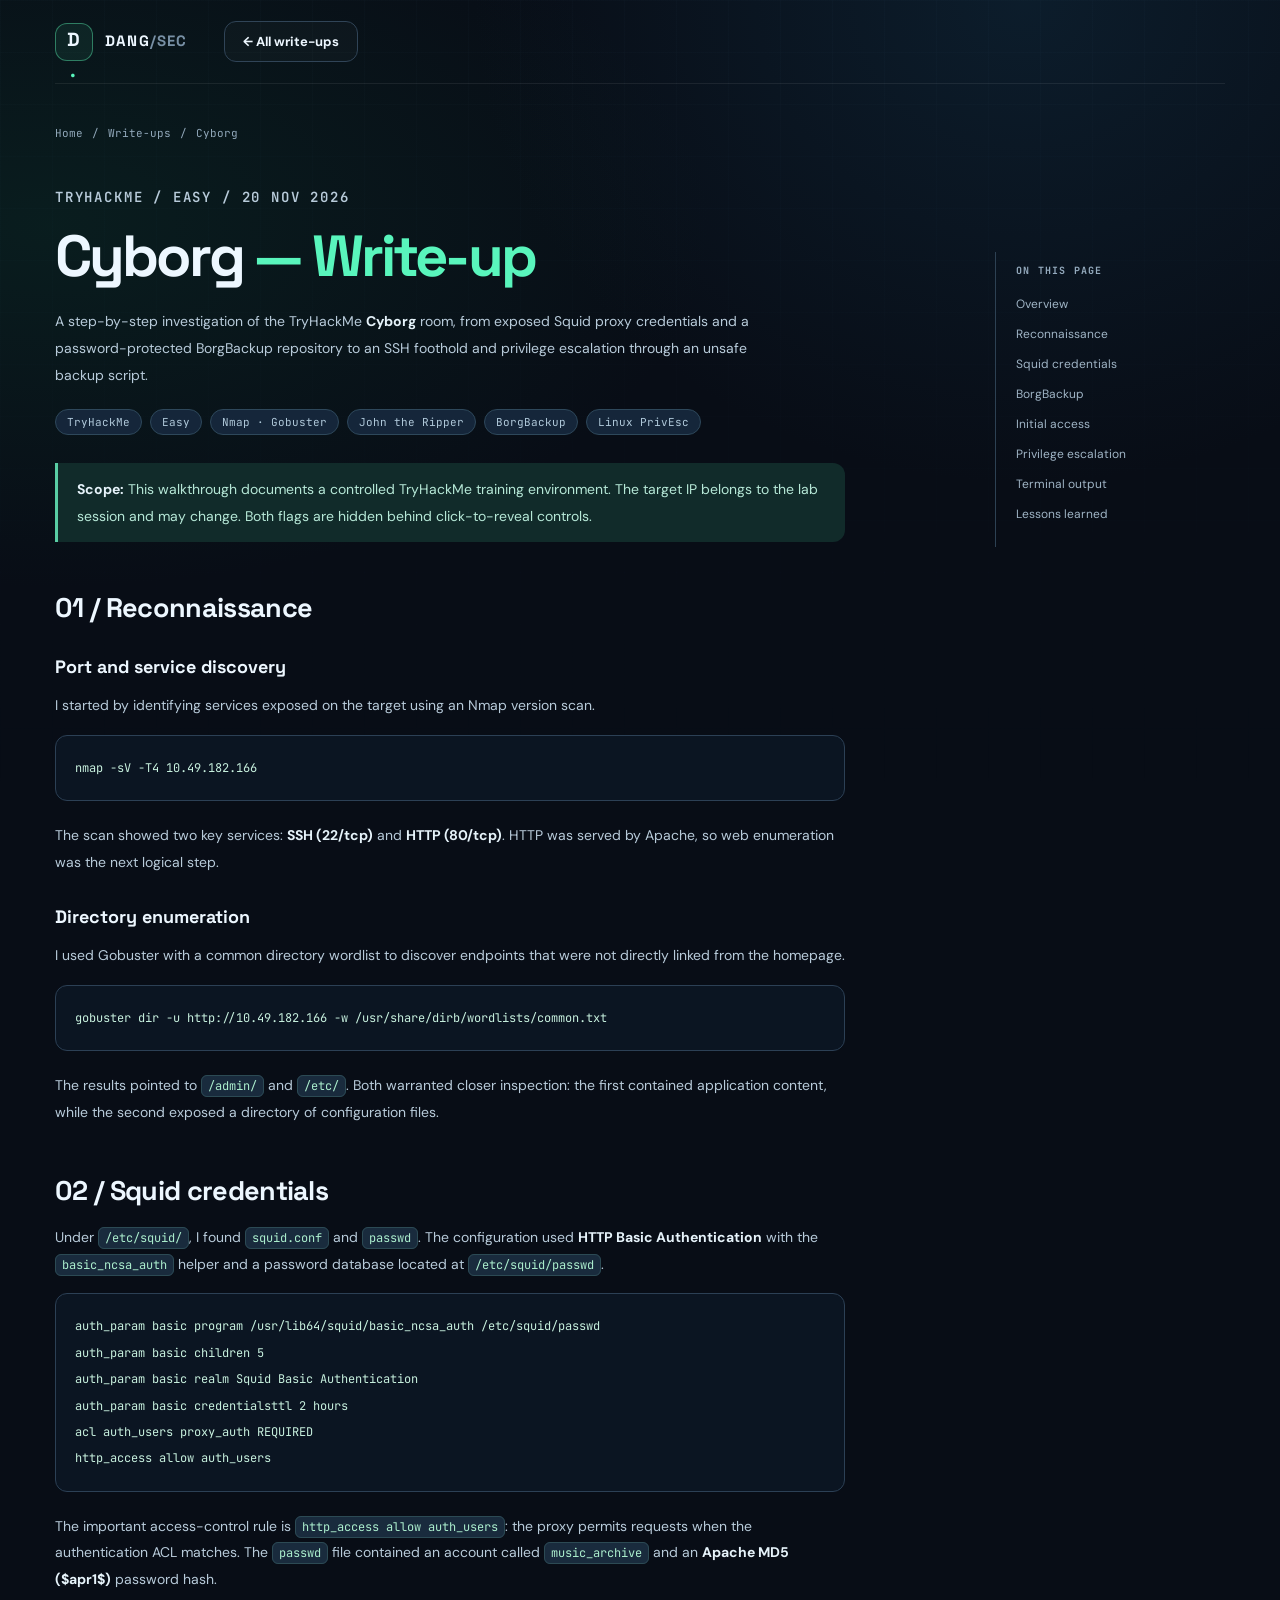
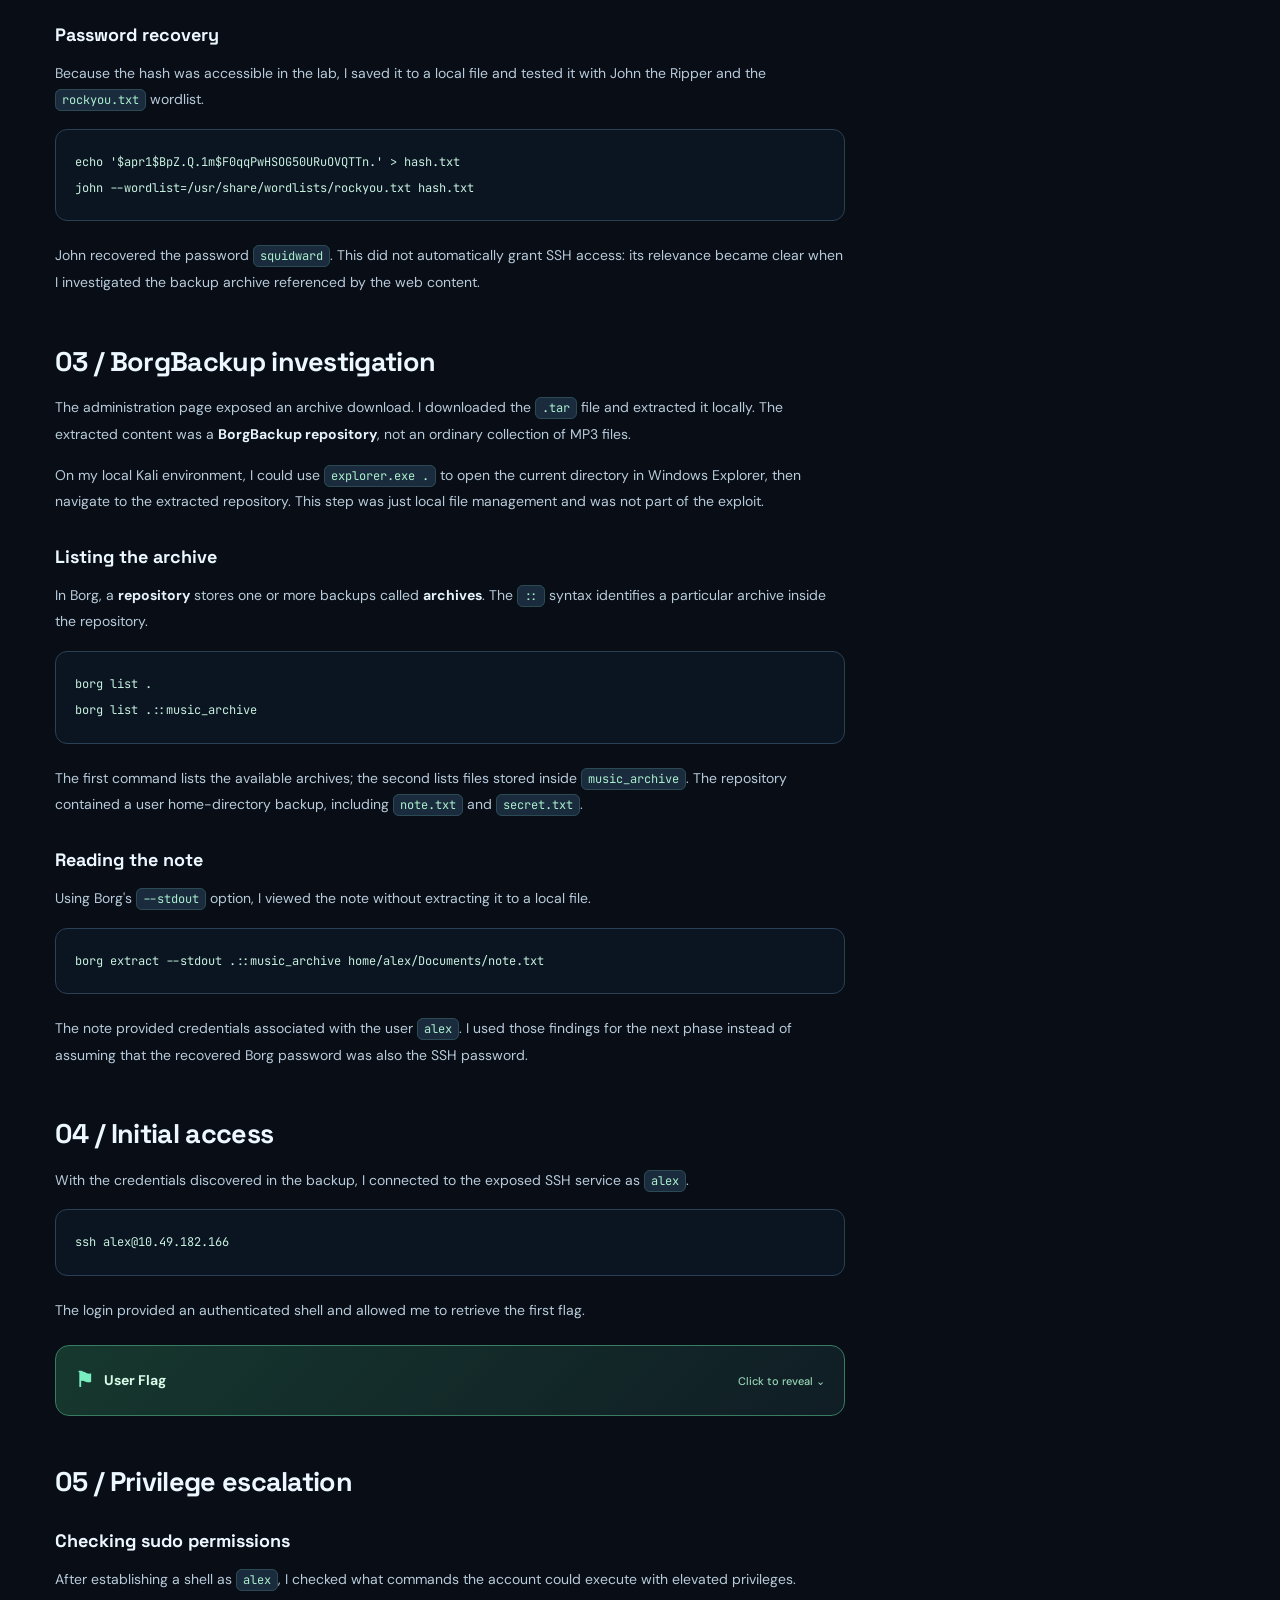
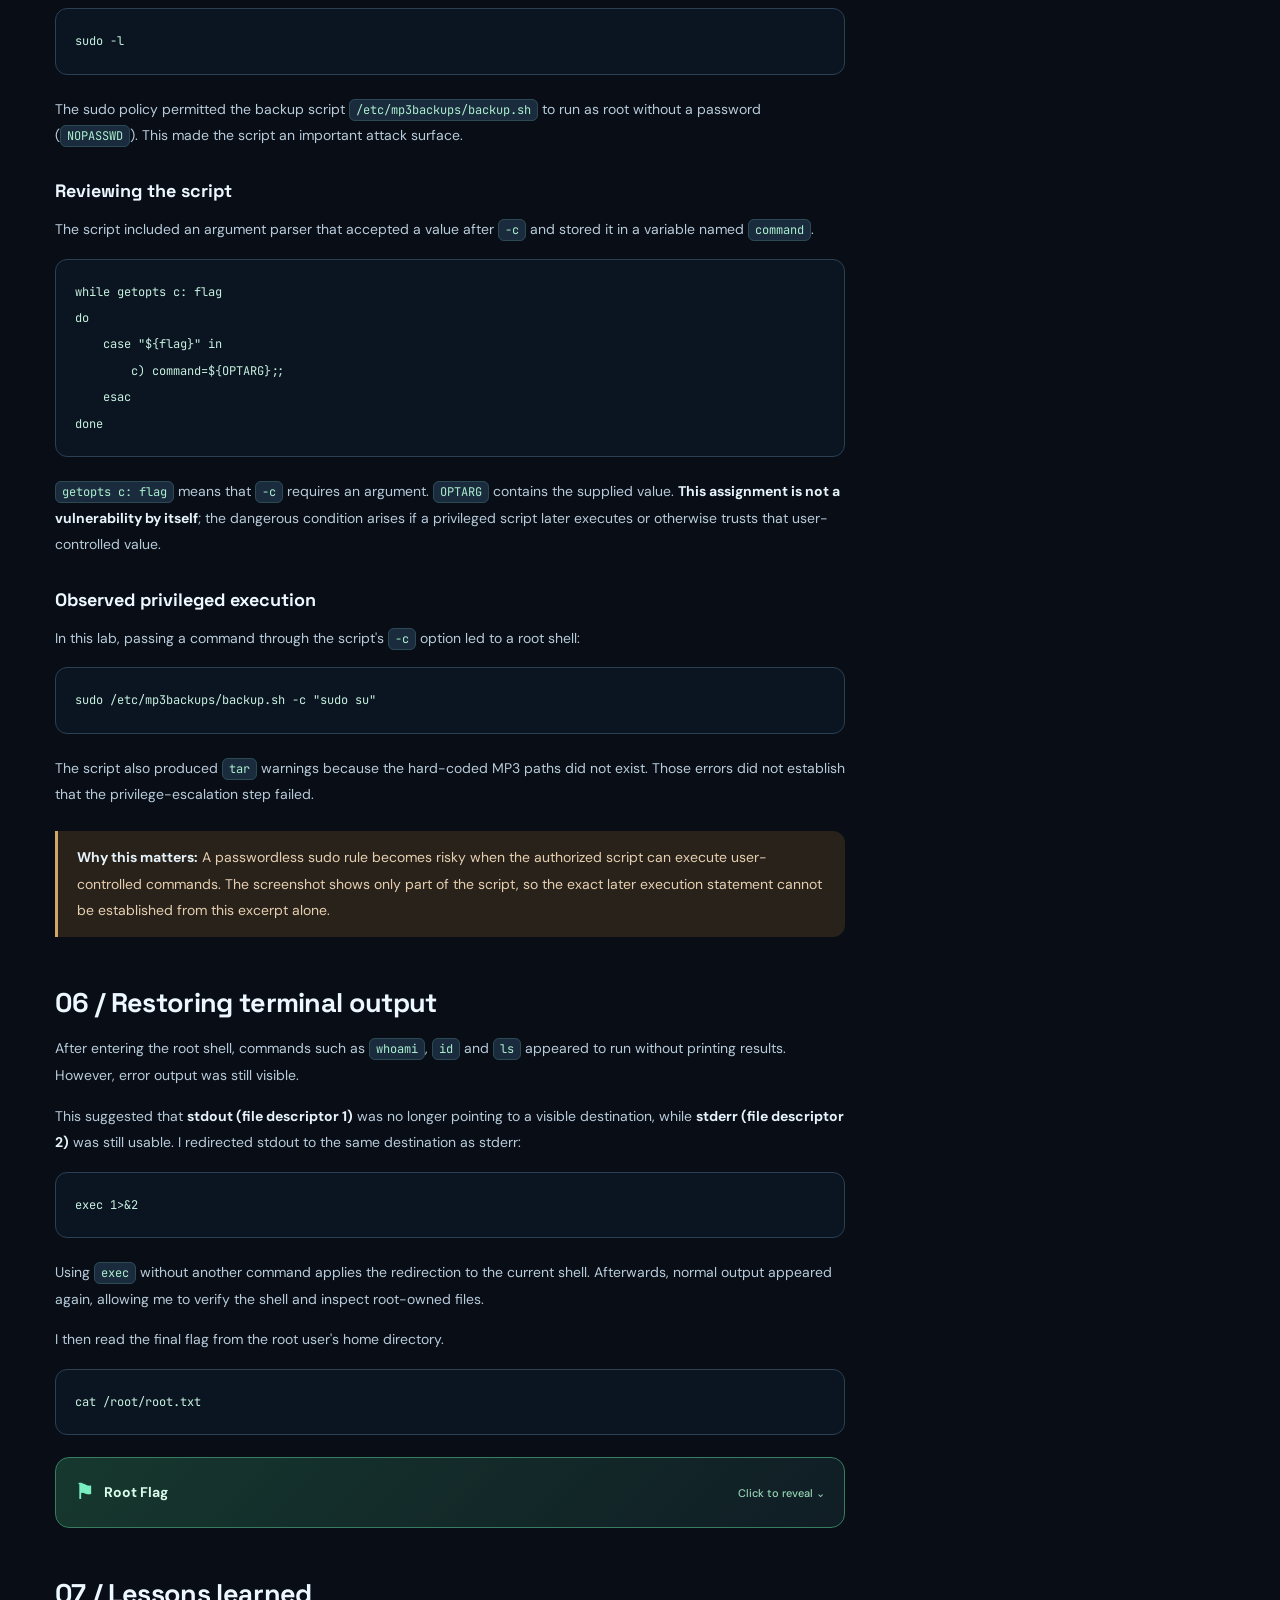
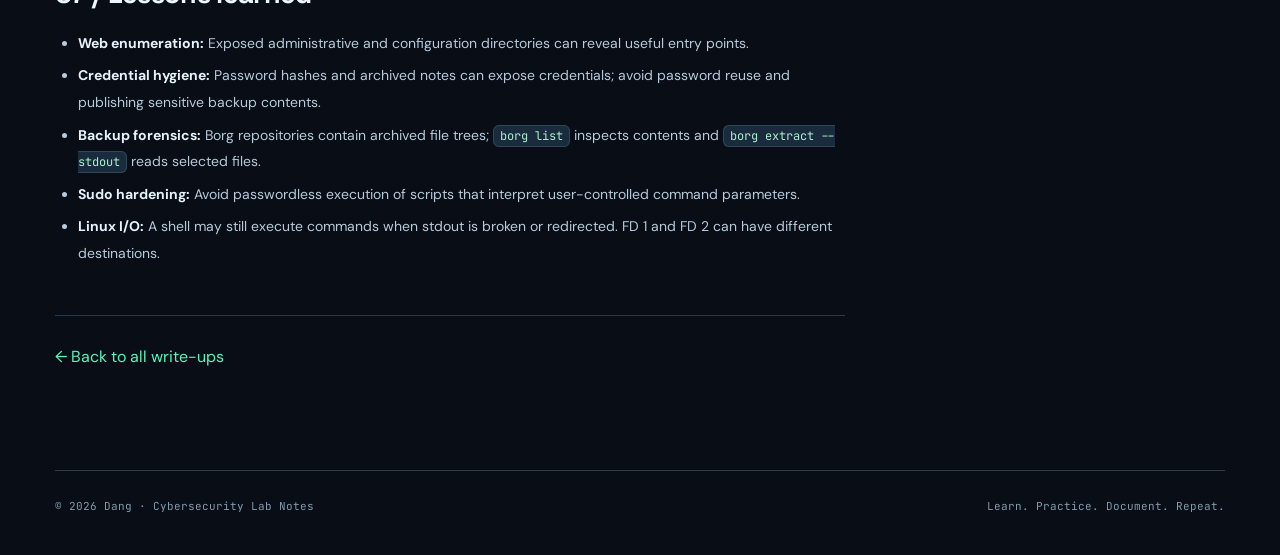
==== writeups/cyborg.html @ ce122125 "Publish polished Cyborg write-up with collapsible flags and screenshot references" ====
<!doctype html>
<html lang="en"><head><meta charset="utf-8"><meta name="viewport" content="width=device-width, initial-scale=1">
<meta name="description" content="TryHackMe Cyborg write-up by Dang: Squid credentials, John the Ripper, BorgBackup and Linux privilege escalation.">
<meta name="theme-color" content="#080d16"><title>TryHackMe Cyborg Write-up | DANG / SEC</title>
<link rel="stylesheet" href="../assets/style.css?v=cyborg-20261120"><style>
:root{color-scheme:dark}
.article-layout{display:grid;grid-template-columns:minmax(0,790px) minmax(0,230px);justify-content:space-between;gap:55px;align-items:start;margin:30px auto 100px}
.article-main{min-width:0}
.breadcrumb{display:flex;gap:9px;align-items:center;flex-wrap:wrap;color:#91a8ba;font:11px 'JetBrains Mono',monospace;margin:42px 0 28px}
.breadcrumb a:hover{color:var(--mint)}
.article-main h1{font:700 clamp(37px,5vw,58px)/1.1 'Space Grotesk',sans-serif;letter-spacing:-.05em;margin:14px 0 20px}
.article-lede{color:#b3c6d7;font-size:16px;line-height:1.9;max-width:730px}
.article-meta{display:flex;flex-wrap:wrap;gap:8px;margin:21px 0 28px}
.article-meta span{background:#15263a;border:1px solid #2e485b;border-radius:99px;padding:5px 11px;font:11px 'JetBrains Mono',monospace;color:#b0c9da}
.article-divider{height:1px;background:#29384c;margin:32px 0 39px}
.article-main h2{font:700 27px/1.25 'Space Grotesk',sans-serif;letter-spacing:-.025em;margin:49px 0 16px;scroll-margin-top:28px}
.article-main h3{font:700 18px 'Space Grotesk',sans-serif;margin:30px 0 11px;scroll-margin-top:24px}
.article-main p,.article-main li{color:#b8cbda;font-size:14px;line-height:1.9}
.article-main strong{color:#e6f3fa}
.article-main a:not(.evidence a){text-decoration:none}
.article-main a:not(.evidence a):hover{color:var(--mint)}
.article-main ul,.article-main ol{padding-left:23px}
.article-main li{padding:3px 0}
.article-main :not(pre)>code{font:12px 'JetBrains Mono',monospace;background:#192b3d;color:#acefce;border:1px solid #2c4a54;padding:2px 6px;border-radius:6px;overflow-wrap:anywhere}
.article-main pre{background:#0b1522;border:1px solid #2c4055;border-radius:12px;color:#c7f0de;padding:19px;overflow:auto;margin:16px 0 21px;line-height:1.65}
.article-main pre code{font:12px/1.85 'JetBrains Mono',monospace;white-space:pre}
.article-main .callout{border-left:3px solid #59cda4;background:#112b2a;border-radius:0 12px 12px 0;padding:13px 19px;margin:23px 0;color:#b6e8d7;font-size:13px;line-height:1.8}
.article-main .callout.warning{background:#29221b;border-left-color:#d2a66a;color:#e5cfb0}
.article-main .callout p{margin:0;color:inherit}
.article-main .evidence{margin:21px 0 32px;border:1px solid #2d4257;border-radius:14px;overflow:hidden;background:#0d1725}
.article-main .evidence.missing{display:none}
.article-main .evidence a{display:block;background:#09121d}
.article-main .evidence img{width:100%;height:auto;display:block;max-height:480px;object-fit:contain}
.article-main .evidence figcaption{font:11px/1.6 'DM Sans',sans-serif;color:#91a8be;padding:11px 15px;background:#142233;border-top:1px solid #253a4b}
.flag-box{border:1px solid #387d62;border-radius:14px;background:linear-gradient(135deg,#16382e,#101d25);margin:22px 0 32px;overflow:hidden}
.flag-box summary{display:flex;justify-content:space-between;gap:18px;align-items:center;list-style:none;padding:17px 19px;cursor:pointer;color:#d9fbe9;font-size:14px;font-weight:700}
.flag-box summary::-webkit-details-marker{display:none}
.flag-box summary:focus-visible{outline:2px solid #5edfb0;outline-offset:-3px}
.flag-title{display:inline-flex;align-items:center;gap:10px}
.flag-icon{color:#79eec0;font-size:21px}
.flag-action{color:#95d5b4;font-size:11px;font-weight:500}
.flag-box[open] .flag-action{font-size:0}
.flag-box[open] .flag-action:after{content:'Hide flag ↑';font-size:11px}
.flag-secret{padding:15px 19px 19px;border-top:1px solid #2b634d}
.flag-secret code{display:block;background:#091a16!important;color:#a9f9c9!important;border:1px solid #35634d!important;font:12px/1.75 'JetBrains Mono',monospace!important;padding:12px!important;overflow-wrap:anywhere;white-space:normal}
.flag-secret p{font-size:11px;color:#9bb9aa;margin:9px 0 0}
.toc{position:sticky;top:40px;border-left:1px solid #2d4153;padding:12px 0 12px 20px;margin-top:82px}
.toc h2{color:#94aabd;font:700 10px 'JetBrains Mono',monospace;letter-spacing:.12em;margin:0 0 18px}
.toc a{display:block;color:#9fb4c5;font-size:12px;line-height:1.5;margin:12px 0;transition:color .15s}
.toc a:hover{color:var(--mint)}
.article-end{border-top:1px solid #273b4c;margin:45px 0 0;padding-top:28px}
.article-end a{color:var(--mint)}
@media(max-width:930px){.article-layout{grid-template-columns:1fr;gap:0}.toc{display:none}.breadcrumb{margin-top:25px}}
@media(max-width:550px){.article-layout{margin-top:10px}.article-main h2{font-size:24px}.article-main pre{padding:13px}.flag-box summary{padding:13px}.flag-action{max-width:100px;text-align:right}}
</style></head>
<body><div class="ambient" aria-hidden="true"></div><header class="nav wrap"><a class="brand" href="../index.html#home"><span class="brandmark">D<span class="mint">.</span></span><span>DANG<span class="muted">/SEC</span></span></a><a class="github" href="../index.html#writeups">← All write-ups</a></header>
<div class="wrap"><div class="breadcrumb"><a href="../index.html#home">Home</a><span>/</span><a href="../index.html#writeups">Write-ups</a><span>/</span><span>Cyborg</span></div>
<main class="article-layout"><article class="article-main"><section id="overview"><p class="kicker">TRYHACKME / EASY / 20 NOV 2026</p><h1>Cyborg <span class="mint">— Write-up</span></h1><p class="article-lede">A step-by-step investigation of the TryHackMe <strong>Cyborg</strong> room, from exposed Squid proxy credentials and a password-protected BorgBackup repository to an SSH foothold and privilege escalation through an unsafe backup script.</p><div class="article-meta"><span>TryHackMe</span><span>Easy</span><span>Nmap · Gobuster</span><span>John the Ripper</span><span>BorgBackup</span><span>Linux PrivEsc</span></div><div class="callout"><p><strong>Scope:</strong> This walkthrough documents a controlled TryHackMe training environment. The target IP belongs to the lab session and may change. Both flags are hidden behind click-to-reveal controls.</p></div></section>
<section id="recon"><h2>01 / Reconnaissance</h2><h3>Port and service discovery</h3><p>I started by identifying services exposed on the target using an Nmap version scan.</p><pre><code>nmap -sV -T4 10.49.182.166</code></pre><p>The scan showed two key services: <strong>SSH (22/tcp)</strong> and <strong>HTTP (80/tcp)</strong>. HTTP was served by Apache, so web enumeration was the next logical step.</p><figure class="evidence"><a href="../assets/writeups/cyborg/01-nmap-scan.png" target="_blank" rel="noopener" aria-label="Open screenshot: Nmap scan results showing ports 22 and 80 open."><img loading="lazy" src="../assets/writeups/cyborg/01-nmap-scan.png" alt="Nmap scan results showing ports 22 and 80 open." onerror="this.closest('figure').classList.add('missing')"></a><figcaption>Nmap service enumeration: SSH and HTTP are accessible.</figcaption></figure><h3>Directory enumeration</h3><p>I used Gobuster with a common directory wordlist to discover endpoints that were not directly linked from the homepage.</p><pre><code>gobuster dir -u http://10.49.182.166 -w /usr/share/dirb/wordlists/common.txt</code></pre><p>The results pointed to <code>/admin/</code> and <code>/etc/</code>. Both warranted closer inspection: the first contained application content, while the second exposed a directory of configuration files.</p><figure class="evidence"><a href="../assets/writeups/cyborg/02-gobuster-enumeration.png" target="_blank" rel="noopener" aria-label="Open screenshot: Gobuster directory scan showing admin and etc endpoints."><img loading="lazy" src="../assets/writeups/cyborg/02-gobuster-enumeration.png" alt="Gobuster directory scan showing admin and etc endpoints." onerror="this.closest('figure').classList.add('missing')"></a><figcaption>Gobuster findings including /admin/ and /etc/.</figcaption></figure> <figure class="evidence"><a href="../assets/writeups/cyborg/03-admin-shoutbox.png" target="_blank" rel="noopener" aria-label="Open screenshot: Cyborg room administration shoutbox page."><img loading="lazy" src="../assets/writeups/cyborg/03-admin-shoutbox.png" alt="Cyborg room administration shoutbox page." onerror="this.closest('figure').classList.add('missing')"></a><figcaption>The administrative shoutbox provided background clues about archived data.</figcaption></figure> <figure class="evidence"><a href="../assets/writeups/cyborg/04-squid-directory.png" target="_blank" rel="noopener" aria-label="Open screenshot: Apache directory index of Squid configuration directory."><img loading="lazy" src="../assets/writeups/cyborg/04-squid-directory.png" alt="Apache directory index of Squid configuration directory." onerror="this.closest('figure').classList.add('missing')"></a><figcaption>Directory listing under /etc/squid exposed passwd and squid.conf.</figcaption></figure></section>
<section id="credentials"><h2>02 / Squid credentials</h2><p>Under <code>/etc/squid/</code>, I found <code>squid.conf</code> and <code>passwd</code>. The configuration used <strong>HTTP Basic Authentication</strong> with the <code>basic_ncsa_auth</code> helper and a password database located at <code>/etc/squid/passwd</code>.</p><pre><code>auth_param basic program /usr/lib64/squid/basic_ncsa_auth /etc/squid/passwd
auth_param basic children 5
auth_param basic realm Squid Basic Authentication
auth_param basic credentialsttl 2 hours
acl auth_users proxy_auth REQUIRED
http_access allow auth_users</code></pre><p>The important access-control rule is <code>http_access allow auth_users</code>: the proxy permits requests when the authentication ACL matches. The <code>passwd</code> file contained an account called <code>music_archive</code> and an <strong>Apache MD5 ($apr1$)</strong> password hash.</p><figure class="evidence"><a href="../assets/writeups/cyborg/05-squid-configuration.png" target="_blank" rel="noopener" aria-label="Open screenshot: Squid authentication configuration displayed on screen."><img loading="lazy" src="../assets/writeups/cyborg/05-squid-configuration.png" alt="Squid authentication configuration displayed on screen." onerror="this.closest('figure').classList.add('missing')"></a><figcaption>Squid Basic Authentication settings and the proxy ACL.</figcaption></figure> <figure class="evidence"><a href="../assets/writeups/cyborg/06-proxy-hash.png" target="_blank" rel="noopener" aria-label="Open screenshot: music_archive APR1 password hash."><img loading="lazy" src="../assets/writeups/cyborg/06-proxy-hash.png" alt="music_archive APR1 password hash." onerror="this.closest('figure').classList.add('missing')"></a><figcaption>The proxy password database exposed the music_archive username and Apache MD5 hash.</figcaption></figure><h3>Password recovery</h3><p>Because the hash was accessible in the lab, I saved it to a local file and tested it with John the Ripper and the <code>rockyou.txt</code> wordlist.</p><pre><code>echo &#39;$apr1$BpZ.Q.1m$F0qqPwHSOG50URuOVQTTn.&#39; &gt; hash.txt
john --wordlist=/usr/share/wordlists/rockyou.txt hash.txt</code></pre><p>John recovered the password <code>squidward</code>. This did not automatically grant SSH access: its relevance became clear when I investigated the backup archive referenced by the web content.</p></section>
<section id="borg"><h2>03 / BorgBackup investigation</h2><p>The administration page exposed an archive download. I downloaded the <code>.tar</code> file and extracted it locally. The extracted content was a <strong>BorgBackup repository</strong>, not an ordinary collection of MP3 files.</p><figure class="evidence"><a href="../assets/writeups/cyborg/07-admin-archive-download.png" target="_blank" rel="noopener" aria-label="Open screenshot: Archive download option in admin page."><img loading="lazy" src="../assets/writeups/cyborg/07-admin-archive-download.png" alt="Archive download option in admin page." onerror="this.closest('figure').classList.add('missing')"></a><figcaption>The administrator page offered an archive download.</figcaption></figure><p>On my local Kali environment, I could use <code>explorer.exe .</code> to open the current directory in Windows Explorer, then navigate to the extracted repository. This step was just local file management and was not part of the exploit.</p><h3>Listing the archive</h3><p>In Borg, a <strong>repository</strong> stores one or more backups called <strong>archives</strong>. The <code>::</code> syntax identifies a particular archive inside the repository.</p><pre><code>borg list .
borg list .::music_archive</code></pre><p>The first command lists the available archives; the second lists files stored inside <code>music_archive</code>. The repository contained a user home-directory backup, including <code>note.txt</code> and <code>secret.txt</code>.</p><figure class="evidence"><a href="../assets/writeups/cyborg/08-borg-list.png" target="_blank" rel="noopener" aria-label="Open screenshot: BorgBackup archive contents including note and secret files."><img loading="lazy" src="../assets/writeups/cyborg/08-borg-list.png" alt="BorgBackup archive contents including note and secret files." onerror="this.closest('figure').classList.add('missing')"></a><figcaption>Borg archive listing with paths under the backed-up home directory.</figcaption></figure><h3>Reading the note</h3><p>Using Borg's <code>--stdout</code> option, I viewed the note without extracting it to a local file.</p><pre><code>borg extract --stdout .::music_archive home/alex/Documents/note.txt</code></pre><p>The note provided credentials associated with the user <code>alex</code>. I used those findings for the next phase instead of assuming that the recovered Borg password was also the SSH password.</p><figure class="evidence"><a href="../assets/writeups/cyborg/09-alex-note.png" target="_blank" rel="noopener" aria-label="Open screenshot: Borg extract stdout displaying the note from alex Documents."><img loading="lazy" src="../assets/writeups/cyborg/09-alex-note.png" alt="Borg extract stdout displaying the note from alex Documents." onerror="this.closest('figure').classList.add('missing')"></a><figcaption>The extracted note revealed information useful for the next access step.</figcaption></figure></section>
<section id="foothold"><h2>04 / Initial access</h2><p>With the credentials discovered in the backup, I connected to the exposed SSH service as <code>alex</code>.</p><pre><code>ssh alex@10.49.182.166</code></pre><p>The login provided an authenticated shell and allowed me to retrieve the first flag.</p><details class="flag-box"><summary><span class="flag-title"><span class="flag-icon" aria-hidden="true">⚑</span>User Flag</span><span class="flag-action">Click to reveal <span aria-hidden="true">⌄</span></span></summary><div class="flag-secret"><code>flag{1_hop3_y0u_ke3p_th3_arch1v3s_saf3}</code><p>Spoiler: this is the flag recovered during the lab.</p></div></details></section>
<section id="privesc"><h2>05 / Privilege escalation</h2><h3>Checking sudo permissions</h3><p>After establishing a shell as <code>alex</code>, I checked what commands the account could execute with elevated privileges.</p><pre><code>sudo -l</code></pre><p>The sudo policy permitted the backup script <code>/etc/mp3backups/backup.sh</code> to run as root without a password (<code>NOPASSWD</code>). This made the script an important attack surface.</p><figure class="evidence"><a href="../assets/writeups/cyborg/10-sudo-privileges.png" target="_blank" rel="noopener" aria-label="Open screenshot: Sudoers allowed commands showing NOPASSWD backup script."><img loading="lazy" src="../assets/writeups/cyborg/10-sudo-privileges.png" alt="Sudoers allowed commands showing NOPASSWD backup script." onerror="this.closest('figure').classList.add('missing')"></a><figcaption>sudo -l showed passwordless execution rights for the backup script.</figcaption></figure><h3>Reviewing the script</h3><p>The script included an argument parser that accepted a value after <code>-c</code> and stored it in a variable named <code>command</code>.</p><pre><code>while getopts c: flag
do
    case &quot;${flag}&quot; in
        c) command=${OPTARG};;
    esac
done</code></pre><p><code>getopts c: flag</code> means that <code>-c</code> requires an argument. <code>OPTARG</code> contains the supplied value. <strong>This assignment is not a vulnerability by itself</strong>; the dangerous condition arises if a privileged script later executes or otherwise trusts that user-controlled value.</p><figure class="evidence"><a href="../assets/writeups/cyborg/11-backup-script.png" target="_blank" rel="noopener" aria-label="Open screenshot: backup.sh showing sudo find mp3 and the c option parser."><img loading="lazy" src="../assets/writeups/cyborg/11-backup-script.png" alt="backup.sh showing sudo find mp3 and the c option parser." onerror="this.closest('figure').classList.add('missing')"></a><figcaption>Relevant sections of the Bash backup script, including getopts argument handling.</figcaption></figure><h3>Observed privileged execution</h3><p>In this lab, passing a command through the script's <code>-c</code> option led to a root shell:</p><pre><code>sudo /etc/mp3backups/backup.sh -c &quot;sudo su&quot;</code></pre><p>The script also produced <code>tar</code> warnings because the hard-coded MP3 paths did not exist. Those errors did not establish that the privilege-escalation step failed.</p><figure class="evidence"><a href="../assets/writeups/cyborg/12-backup-execution.png" target="_blank" rel="noopener" aria-label="Open screenshot: Backup script tar errors and root shell prompt."><img loading="lazy" src="../assets/writeups/cyborg/12-backup-execution.png" alt="Backup script tar errors and root shell prompt." onerror="this.closest('figure').classList.add('missing')"></a><figcaption>tar reported missing MP3 files; the shell prompt indicated root afterwards.</figcaption></figure><div class="callout warning"><p><strong>Why this matters:</strong> A passwordless sudo rule becomes risky when the authorized script can execute user-controlled commands. The screenshot shows only part of the script, so the exact later execution statement cannot be established from this excerpt alone.</p></div></section>
<section id="stdout"><h2>06 / Restoring terminal output</h2><p>After entering the root shell, commands such as <code>whoami</code>, <code>id</code> and <code>ls</code> appeared to run without printing results. However, error output was still visible.</p><figure class="evidence"><a href="../assets/writeups/cyborg/13-stdout-issue.png" target="_blank" rel="noopener" aria-label="Open screenshot: Root shell with missing standard output and an stderr warning."><img loading="lazy" src="../assets/writeups/cyborg/13-stdout-issue.png" alt="Root shell with missing standard output and an stderr warning." onerror="this.closest('figure').classList.add('missing')"></a><figcaption>Shell commands had no normal stdout output, while an error message remained visible.</figcaption></figure><p>This suggested that <strong>stdout (file descriptor 1)</strong> was no longer pointing to a visible destination, while <strong>stderr (file descriptor 2)</strong> was still usable. I redirected stdout to the same destination as stderr:</p><pre><code>exec 1&gt;&amp;2</code></pre><p>Using <code>exec</code> without another command applies the redirection to the current shell. Afterwards, normal output appeared again, allowing me to verify the shell and inspect root-owned files.</p><figure class="evidence"><a href="../assets/writeups/cyborg/14-stdout-recovery.png" target="_blank" rel="noopener" aria-label="Open screenshot: Terminal output from echo hello after exec 1&gt;&amp;2."><img loading="lazy" src="../assets/writeups/cyborg/14-stdout-recovery.png" alt="Terminal output from echo hello after exec 1&gt;&amp;2." onerror="this.closest('figure').classList.add('missing')"></a><figcaption>Normal command output was visible after redirecting stdout to stderr.</figcaption></figure><p>I then read the final flag from the root user's home directory.</p><pre><code>cat /root/root.txt</code></pre><details class="flag-box"><summary><span class="flag-title"><span class="flag-icon" aria-hidden="true">⚑</span>Root Flag</span><span class="flag-action">Click to reveal <span aria-hidden="true">⌄</span></span></summary><div class="flag-secret"><code>flag{Than5s_f0r_play1ng_H0p£_y0u_enJ053d}</code><p>Spoiler: this is the flag recovered during the lab.</p></div></details></section>
<section id="lessons"><h2>07 / Lessons learned</h2><ul><li><strong>Web enumeration:</strong> Exposed administrative and configuration directories can reveal useful entry points.</li><li><strong>Credential hygiene:</strong> Password hashes and archived notes can expose credentials; avoid password reuse and publishing sensitive backup contents.</li><li><strong>Backup forensics:</strong> Borg repositories contain archived file trees; <code>borg list</code> inspects contents and <code>borg extract --stdout</code> reads selected files.</li><li><strong>Sudo hardening:</strong> Avoid passwordless execution of scripts that interpret user-controlled command parameters.</li><li><strong>Linux I/O:</strong> A shell may still execute commands when stdout is broken or redirected. FD 1 and FD 2 can have different destinations.</li></ul><div class="article-end"><a href="../index.html#writeups">← Back to all write-ups</a></div></section></article><aside class="toc" aria-label="Table of contents"><h2>ON THIS PAGE</h2><a href="#overview">Overview</a><a href="#recon">Reconnaissance</a><a href="#credentials">Squid credentials</a><a href="#borg">BorgBackup</a><a href="#foothold">Initial access</a><a href="#privesc">Privilege escalation</a><a href="#stdout">Terminal output</a><a href="#lessons">Lessons learned</a></aside></main></div>
<footer class="wrap"><span>© 2026 Dang · Cybersecurity Lab Notes</span><span>Learn. Practice. Document. Repeat.</span></footer>
</body></html>
---- assets/style.css ----
@import url('https://fonts.googleapis.com/css2?family=DM+Sans:wght@400;500;600;700;800&family=Space+Grotesk:wght@400;500;600;700&family=JetBrains+Mono:wght@400;500;600&display=swap');
:root{--bg:#080d16;--bg2:#0c1421;--panel:#111c2c;--panel2:#111f2e;--line:#223448;--text:#edf7ff;--sub:#9baec1;--mint:#59f5bc;--blue:#64adff;--violet:#a9a0ff;--radius:20px}*{box-sizing:border-box}html{scroll-behavior:smooth;scroll-padding-top:94px}body{margin:0;background:var(--bg);color:var(--text);font:16px/1.65 'DM Sans',sans-serif}body:before{content:'';position:fixed;inset:0;z-index:-2;background:radial-gradient(ellipse at 80% 0%,#12344b67 0%,transparent 38%),radial-gradient(ellipse at 4% 25%,#0c44334a 0%,transparent 38%),var(--bg)}.ambient{pointer-events:none;position:absolute;z-index:-1;top:0;left:0;right:0;height:850px;background-image:linear-gradient(#7da6c906 1px,transparent 1px),linear-gradient(90deg,#7da6c906 1px,transparent 1px);background-size:52px 52px;mask-image:linear-gradient(#000,transparent)}a{color:inherit;text-decoration:none}button,input{font:inherit}button{cursor:pointer}.wrap{width:min(1170px,calc(100% - 48px));margin:auto}.nav{height:84px;display:flex;align-items:center;gap:36px;border-bottom:1px solid #ffffff13}.brand{font-family:'Space Grotesk',sans-serif;display:flex;align-items:center;gap:12px;font-weight:700;font-size:15px;letter-spacing:.08em;white-space:nowrap}.brandmark{display:grid;place-items:center;width:38px;height:38px;border:1px solid #57e3aa77;border-radius:12px;background:#59f5bc12;font-size:19px}.mint{color:var(--mint)}.muted{color:#7890a5}.nav nav{display:flex;gap:26px;margin-left:auto}.nav nav a{font-size:13px;font-weight:700;color:#a4b7c9;transition:.2s}.nav nav a:hover{color:var(--mint)}.github{border:1px solid #304457;border-radius:12px;padding:9px 18px;font-size:13px;font-weight:700;background:#ffffff06}.github:hover{border-color:var(--mint)}.hero{min-height:600px;padding:115px 0 110px;display:grid;grid-template-columns:1.15fr .85fr;align-items:center;gap:60px}.eyebrow,.kicker{font-family:'JetBrains Mono',monospace;font-size:11px;font-weight:600;letter-spacing:.13em;color:var(--mint)}.eyebrow{display:flex;align-items:center;gap:10px}.pulse{height:8px;width:8px;border-radius:50%;background:var(--mint);box-shadow:0 0 0 5px #59f5bc18,0 0 20px #59f5bc88}.hero h1{font:700 clamp(40px,5.2vw,69px)/1.1 'Space Grotesk',sans-serif;letter-spacing:-.055em;margin:25px 0}.gradient{background:linear-gradient(100deg,var(--mint),#79c8ff 70%,#a9a0ff);background-clip:text;-webkit-text-fill-color:transparent}.intro{color:var(--sub);max-width:550px;font-size:16px;line-height:1.9}.cta{display:flex;flex-wrap:wrap;gap:12px;margin-top:32px}.btn{display:inline-flex;align-items:center;justify-content:center;gap:8px;border-radius:12px;padding:12px 20px;font-weight:700;font-size:13px;transition:transform .2s,box-shadow .2s}.btn:hover{transform:translateY(-2px)}.primary{background:var(--mint);color:#06150f;box-shadow:0 8px 30px #59f5bc28}.secondary{border:1px solid #33475a;background:#ffffff07;color:var(--text)}.meta{display:flex;flex-wrap:wrap;gap:19px;margin-top:35px;font-family:'JetBrains Mono',monospace;color:#8ba1b4;font-size:11px}.terminal{border:1px solid #355268;border-radius:17px;background:#0a111bf2;overflow:hidden;box-shadow:0 20px 90px #0008,0 0 75px #59f5bc10;transform:rotate(1deg)}.terminal-top{padding:13px 16px;display:flex;justify-content:space-between;align-items:center;border-bottom:1px solid #294053;background:#172438;color:#90a4b8;font:11px 'JetBrains Mono',monospace}.terminal-top div{display:flex;gap:6px}.terminal-top i{width:9px;height:9px;border-radius:50%;background:#ff736c}.terminal-top i:nth-child(2){background:#ffcc62}.terminal-top i:nth-child(3){background:#67dba1}.terminal-body{padding:20px 25px 35px;min-height:290px;font:12px/1.9 'JetBrains Mono',monospace}.terminal-body p{margin:7px 0}.terminal-body .out{color:#a9bdce;margin:2px 0 20px 20px}.sky{color:#64adff}.cursor{animation:blink 1s step-end infinite}@keyframes blink{50%{opacity:0}}.section{padding:75px 0 85px;border-top:1px solid #ffffff14}.section-head{display:flex;justify-content:space-between;align-items:end;gap:20px;margin-bottom:28px}.section h2{font:700 clamp(30px,3.4vw,43px)/1.2 'Space Grotesk',sans-serif;letter-spacing:-.04em;margin:10px 0}.section-head p:not(.kicker){color:var(--sub);margin:0}.count{font:11px 'JetBrains Mono',monospace;background:#122f2a;border:1px solid #286451;color:var(--mint);border-radius:40px;padding:9px 14px;white-space:nowrap}.toolbar{display:flex;align-items:center;justify-content:space-between;gap:12px;margin:30px 0 24px}.search{display:flex;align-items:center;gap:9px;flex:1;max-width:310px;padding:10px 14px;border:1px solid #2b4055;background:#121e2d;border-radius:11px;color:#9db0c4}.search:focus-within{border-color:var(--mint)}.search input{border:0;outline:0;color:var(--text);background:transparent;min-width:0;width:100%;font-size:13px}.search input::placeholder{color:#7d94a8}.filters{display:flex;gap:7px;flex-wrap:wrap}.filters button{background:#142031;border:1px solid #2b3c4e;color:#a8b9c9;border-radius:9px;font-size:11px;font-weight:700;padding:10px 12px}.filters button:hover{border-color:#73bbac}.filters button.active{background:var(--mint);color:#062119;border-color:var(--mint)}.cards,.project-grid{display:grid;grid-template-columns:repeat(3,minmax(0,1fr));gap:17px}.entry,.panel{background:linear-gradient(145deg,#142133,#101a28);border:1px solid #2c4055;border-radius:var(--radius);padding:24px;transition:.23s;position:relative;overflow:hidden}.entry:before,.panel:before{content:'';position:absolute;inset:0 0 auto;height:2px;background:linear-gradient(90deg,var(--mint),transparent);opacity:0}.entry:hover,.panel:hover{transform:translateY(-4px);border-color:#4d9d91;box-shadow:0 18px 55px #0004}.entry:hover:before,.panel:hover:before{opacity:1}.entry .head{display:flex;justify-content:space-between;gap:12px;align-items:center}.tag{background:#1b3c3b;border:1px solid #2b6560;padding:5px 9px;border-radius:7px;color:#86f4d3;font:10px 'JetBrains Mono',monospace}.level{font:10px 'JetBrains Mono',monospace;color:#90a5b8}.entry h3,.panel h3{font:700 19px/1.35 'Space Grotesk',sans-serif;margin:21px 0 12px}.entry p,.panel p{font-size:13px;line-height:1.8;color:var(--sub);margin:0}.entry .foot{border-top:1px solid #304052;margin-top:28px;padding-top:17px;display:flex;justify-content:space-between;gap:12px;font:11px 'JetBrains Mono',monospace;color:#829caf}.entry .foot a{color:var(--mint)}.entry .foot a:hover{text-decoration:underline}.fineprint{font-size:12px;color:#7e93a6;margin-top:20px}.project-grid{grid-template-columns:repeat(2,minmax(0,1fr))}.panel{padding:30px;min-height:240px}.project-icon{display:grid;place-items:center;width:45px;height:45px;border:1px solid #3f6b6a;border-radius:12px;background:#2f7d6d22;font-size:24px;color:var(--mint)}.chips{display:flex;gap:8px;margin:20px 0}.chips span{background:#2b426040;border:1px solid #35506a;color:#bad2ea;padding:5px 10px;border-radius:6px;font-size:11px}.panel .status{font:11px 'JetBrains Mono',monospace;color:#a4e7d1}.notes{display:grid;grid-template-columns:repeat(4,minmax(0,1fr));gap:15px}.notes>div{min-height:135px;display:flex;flex-direction:column;justify-content:center;align-items:flex-start;gap:8px;background:#111e2e;border:1px solid #293d51;border-radius:16px;padding:22px;font-size:24px}.notes strong{font:700 16px 'Space Grotesk',sans-serif}.notes small{font:12px/1.65 'DM Sans',sans-serif;color:#9aafc2}.about{display:grid;grid-template-columns:1.2fr .8fr;gap:75px;align-items:center}.about>div>p:not(.kicker){color:var(--sub);line-height:1.95;max-width:560px}.about .btn{margin-top:18px}.about-card{background:linear-gradient(150deg,#1b3341,#111e2d);border:1px solid #3c5c62;border-radius:20px;padding:30px;box-shadow:0 15px 60px #0003}.avatar{display:grid;place-items:center;width:65px;height:65px;border-radius:19px;background:linear-gradient(135deg,#57f6b5,#71bbff);color:#0b2030;font:700 28px 'Space Grotesk',sans-serif}.about-card h3{font:700 25px 'Space Grotesk',sans-serif;margin:18px 0 2px}.about-card p{color:#9cb2c4;margin:0 0 20px}.about-line{border-top:1px solid #36505c;padding:12px 0;display:flex;justify-content:space-between;gap:20px;font-size:12px}.about-line span{color:#8da4b5}.about-line b{font-weight:600}footer{display:flex;justify-content:space-between;gap:18px;border-top:1px solid #283d4d;padding:28px 0 42px;color:#839bae;font:11px 'JetBrains Mono',monospace}::selection{background:#59f5bc50}a:focus-visible,button:focus-visible,input:focus-visible{outline:2px solid var(--mint);outline-offset:3px}@media(max-width:980px){.hero{gap:32px}.toolbar{flex-direction:column;align-items:stretch}.search{max-width:none}.cards{grid-template-columns:repeat(2,minmax(0,1fr))}.notes{grid-template-columns:repeat(2,minmax(0,1fr))}}@media(max-width:690px){.wrap{width:min(100% - 32px,1170px)}.nav{height:auto;min-height:72px;flex-wrap:wrap;justify-content:space-between;gap:10px;padding:13px 0}.nav nav{width:100%;order:3;overflow-x:auto;gap:18px;margin:2px 0 0;padding:0 0 5px}.nav nav a{white-space:nowrap}.github{padding:7px 12px}.hero{grid-template-columns:1fr;padding:75px 0 70px;gap:38px;min-height:0}.hero h1{font-size:clamp(39px,9vw,55px)}.terminal{transform:none}.section{padding:62px 0}.section-head{align-items:start}.cards,.project-grid,.about{grid-template-columns:1fr}.notes{grid-template-columns:repeat(2,minmax(0,1fr))}.about{gap:30px}.filters{gap:6px}.filters button{padding:8px}.meta{gap:13px}.section-head .count{margin-top:8px}footer{flex-direction:column}.notes>div{padding:17px}}

/* Whole-card write-up navigation and descriptive topic tags */
.entry-link{display:flex;flex-direction:column;color:inherit;text-decoration:none;cursor:pointer}
.entry-link .entry-tags{display:flex;gap:7px;flex-wrap:wrap;margin:16px 0 10px}
.entry-link .topic-tag{display:inline-flex;border:1px solid #36506a;border-radius:7px;padding:4px 8px;background:#21354b66;color:#b4cce0;font:10px 'JetBrains Mono',monospace}
.entry-link .foot{margin-top:auto}
.entry-link .read-more{color:var(--mint);font-weight:700}
.entry-link:hover .read-more,.entry-link:focus-visible .read-more{text-decoration:underline}
.entry-link:focus-visible{outline:2px solid var(--mint);outline-offset:4px;border-color:var(--mint)}

/* Collapsible category selector: compact by default, animated menu on open. */
.category-dropdown{position:relative;z-index:10;min-width:205px}
.category-trigger{display:flex;align-items:center;justify-content:space-between;gap:22px;cursor:pointer;list-style:none;border:1px solid #36576a;border-radius:11px;background:#14283a;color:var(--text);font:700 12px 'JetBrains Mono',monospace;padding:12px 14px;user-select:none;transition:border-color .18s,background .18s}
.category-trigger::-webkit-details-marker{display:none}
.category-trigger:hover,.category-dropdown[open] .category-trigger{border-color:var(--mint);background:#193446}
.category-chevron{display:inline-block;color:var(--mint);font-size:19px;line-height:12px;transition:transform .22s}
.category-dropdown[open] .category-chevron{transform:rotate(180deg)}
.category-menu{display:flex;flex-direction:column;gap:5px;position:absolute;top:calc(100% + 7px);right:0;left:0;z-index:15;border:1px solid #345469;border-radius:12px;background:#101d2d;padding:7px;box-shadow:0 20px 45px #0008;transform-origin:top;animation:category-slide-in .2s ease both}
.category-menu button{display:block;text-align:left;width:100%;border:0;border-radius:8px;padding:11px 12px;font-size:12px}
.category-menu button.active{background:#215549;color:#a2ffe1}
@keyframes category-slide-in{from{opacity:0;transform:translateY(-7px) scaleY(.97)}to{opacity:1;transform:translateY(0) scaleY(1)}}
.entry-link .topic-tag{cursor:pointer}
.entry-link:hover .topic-tag{border-color:#4d9d91}
@media(max-width:690px){.category-dropdown{width:100%}.category-menu{right:0;left:0}}
@media(prefers-reduced-motion:reduce){.category-menu{animation:none}.category-chevron{transition:none}}

/* Refined search + category controls (neutral surfaces, no green search box) */
#writeups .toolbar{display:grid;grid-template-columns:minmax(0,1fr) 230px;align-items:stretch;gap:12px;margin:26px 0 24px}
#writeups .search{max-width:none;min-width:0;display:flex;align-items:center;gap:12px;height:48px;padding:0 17px;border:1px solid #2b3b50;background:#0f1826;border-radius:13px;box-shadow:none;color:#899caf;transition:background .2s,border-color .2s}
#writeups .search:hover{border-color:#41566e;background:#121d2d}
#writeups .search:focus-within{border-color:#738399;background:#121d2d;box-shadow:none;outline:none}
#writeups .search-icon{flex:none;color:#8799ae}
#writeups .search input{width:100%;height:100%;padding:0;border:0;outline:0;background:transparent;color:#e8eff7;font-size:13px;box-shadow:none;appearance:none;-webkit-appearance:none}
#writeups .search input:focus,#writeups .search input:focus-visible{outline:none;box-shadow:none}
#writeups .search input::placeholder{color:#75889c;opacity:1}
#writeups .search input::-webkit-search-cancel-button{cursor:pointer;filter:grayscale(1)}
#writeups .category-dropdown{min-width:0;isolation:isolate}
#writeups .category-trigger{height:48px;padding:0 15px;border:1px solid #2b3b50;border-radius:13px;background:#101a29;font:600 12px 'JetBrains Mono',monospace;letter-spacing:0;color:#d5e1ec;box-shadow:none}
#writeups .category-trigger:hover,#writeups .category-dropdown[open] .category-trigger{background:#162235;border-color:#60778e}
#writeups .category-trigger:focus-visible{outline:2px solid #8aa7bb;outline-offset:3px}
#writeups .category-chevron{color:#8ba8b8;flex:none;transition:transform .2s ease}
#writeups .category-menu{top:calc(100% + 8px);padding:7px;gap:3px;border:1px solid #34475d;border-radius:14px;background:#111c2c;box-shadow:0 22px 48px #000a}
#writeups .category-menu button{padding:11px 13px;text-align:left;border:0;border-radius:9px;background:transparent;color:#b9c7d5;font:600 12px 'DM Sans',sans-serif}
#writeups .category-menu button:hover{color:#f1f7fc;background:#223248}
#writeups .category-menu button.active{color:#edf7ff;background:#293b51}
#writeups .category-menu button.active:before{content:'✓';margin-right:9px;color:#8dcdb5}
#writeups .entry-link{display:flex;position:relative;cursor:pointer;color:inherit;text-decoration:none}
#writeups .entry-link>*{pointer-events:none}
#writeups .entry-link:hover{transform:translateY(-5px);border-color:#4d9d91}
#writeups .entry-link:focus-visible{outline:2px solid #a2dccc;outline-offset:4px}
@media(max-width:980px){#writeups .toolbar{display:grid;grid-template-columns:minmax(0,1fr) 210px}}
@media(max-width:690px){#writeups .toolbar{grid-template-columns:1fr}#writeups .category-dropdown{width:100%}}

/* Compact, balanced write-up search controls */
#writeups .toolbar{
  display:grid;
  grid-template-columns:minmax(220px,360px) 210px;
  justify-content:start;
  align-items:center;
  column-gap:12px;
  row-gap:10px;
  margin:26px 0 24px;
}
#writeups .search{
  width:100%;
  max-width:360px;
  height:44px;
  padding:0 14px;
  gap:10px;
  border-radius:11px;
}
#writeups .search input{font-size:13px;min-width:0}
#writeups .category-dropdown{width:210px;min-width:0}
#writeups .category-trigger{
  height:44px;
  padding:0 14px;
  border-radius:11px;
}
#writeups .category-menu{min-width:210px}
@media(max-width:690px){
  #writeups .toolbar{grid-template-columns:minmax(0,1fr) 175px;gap:9px}
  #writeups .search{max-width:none;padding:0 12px}
  #writeups .category-dropdown{width:175px}
  #writeups .category-menu{min-width:175px}
  #writeups .category-trigger{padding:0 11px;font-size:11px}
}
@media(max-width:420px){
  #writeups .toolbar{grid-template-columns:1fr;gap:10px}
  #writeups .category-dropdown{width:100%}
  #writeups .category-menu{min-width:100%}
}

/* Hybrid Portfolio — compact search, inline category tabs, editorial card grid */
#writeups.hybrid-writeups .hybrid-heading{margin-bottom:0;align-items:end}
#writeups.hybrid-writeups .hybrid-heading h2{margin:8px 0 10px}
#writeups.hybrid-writeups .count{background:#142431;border-color:#294359;color:#a2c9c7}
#writeups.hybrid-writeups .hybrid-toolbar{display:flex;align-items:center;justify-content:flex-start;gap:0;margin:27px 0 16px}
#writeups.hybrid-writeups .hybrid-toolbar .search{width:min(100%,370px);max-width:370px;height:45px;padding:0 14px;flex:none;border-radius:12px;background:#101c2a;border:1px solid #304358}
#writeups.hybrid-writeups .hybrid-toolbar .search:hover{border-color:#4b6680}
#writeups.hybrid-writeups .hybrid-toolbar .search:focus-within{border-color:#6d9a9f;box-shadow:0 0 0 3px #59f5bc10}
#writeups.hybrid-writeups .hybrid-filter-bar{margin:0 0 22px;border-bottom:1px solid #2a3b4c}
#writeups.hybrid-writeups .hybrid-tabs{display:flex;align-items:center;flex-wrap:wrap;gap:4px 17px}
#writeups.hybrid-writeups .hybrid-tabs button{position:relative;display:inline-flex;align-items:center;justify-content:center;white-space:nowrap;padding:9px 2px 13px;border:0;border-radius:0;background:transparent;color:#92a9bd;font:600 12px 'DM Sans',sans-serif;transition:color .18s}
#writeups.hybrid-writeups .hybrid-tabs button:hover{color:#e2f5f2;background:transparent}
#writeups.hybrid-writeups .hybrid-tabs button.active{color:var(--mint);background:transparent}
#writeups.hybrid-writeups .hybrid-tabs button.active:after{content:'';position:absolute;bottom:-1px;left:0;right:0;height:2px;border-radius:2px;background:var(--mint)}
#writeups.hybrid-writeups .hybrid-cards{display:grid;grid-template-columns:repeat(3,minmax(0,1fr));gap:17px}
#writeups.hybrid-writeups .hybrid-cards .entry{min-height:262px;padding:25px;border-radius:16px;background:linear-gradient(155deg,#142234,#101b2a);border:1px solid #2c4055}
#writeups.hybrid-writeups .hybrid-cards .entry h3{margin:20px 0 10px;font-size:19px;line-height:1.4}
#writeups.hybrid-writeups .hybrid-cards .entry p{font-size:13px;line-height:1.7}
#writeups.hybrid-writeups .hybrid-cards .entry-tags{margin:16px 0 14px}
#writeups.hybrid-writeups .hybrid-cards .entry .foot{padding-top:14px}
#writeups.hybrid-writeups .hybrid-cards .entry .read-more{font-size:11px}
@media(max-width:980px){#writeups.hybrid-writeups .hybrid-cards{grid-template-columns:repeat(2,minmax(0,1fr))}}
@media(max-width:690px){#writeups.hybrid-writeups .hybrid-toolbar{display:flex}#writeups.hybrid-writeups .hybrid-toolbar .search{width:100%;max-width:370px}#writeups.hybrid-writeups .hybrid-tabs{gap:4px 15px}#writeups.hybrid-writeups .hybrid-cards{grid-template-columns:1fr}#writeups.hybrid-writeups .hybrid-cards .entry{min-height:230px}}

/* Compact topic picker: tags hidden by default, accessible popover on click. */
#writeups.hybrid-writeups .hybrid-toolbar{display:flex;flex-wrap:nowrap;align-items:center;gap:12px;margin:26px 0 16px}
#writeups.hybrid-writeups .hybrid-toolbar .search{flex:0 1 370px;width:370px;max-width:370px;min-width:0}
#writeups .topic-dropdown{position:relative;z-index:30;flex:0 0 auto}
#writeups .topic-trigger{display:inline-flex;align-items:center;justify-content:center;gap:10px;min-height:45px;cursor:pointer;list-style:none;padding:0 14px;border:1px solid #344b60;border-radius:12px;background:#152336;color:#d7e6f2;font:600 12px 'DM Sans',sans-serif;transition:border-color .2s,background .2s}
#writeups .topic-trigger::-webkit-details-marker{display:none}
#writeups .topic-trigger:hover,#writeups .topic-dropdown[open] .topic-trigger{background:#1b2d42;border-color:#648579}
#writeups .topic-trigger:focus-visible{outline:2px solid var(--mint);outline-offset:3px}
#writeups .topic-trigger-hash{display:grid;place-items:center;width:22px;height:22px;border-radius:7px;background:#214338;color:#9ae3c4;font:700 14px 'JetBrains Mono',monospace}
#writeups .topic-trigger-count{font:10px 'JetBrains Mono',monospace;color:#91a7ba;border-radius:5px;background:#263a4c;padding:2px 5px}
#writeups .topic-dropdown.has-selection .topic-trigger{border-color:#4d967b;color:#bff2db}
#writeups .topic-chevron{color:#8da6bb;transition:transform .2s}
#writeups .topic-dropdown[open] .topic-chevron{transform:rotate(180deg)}
#writeups .topic-popover{position:absolute;z-index:40;top:calc(100% + 9px);left:0;width:min(360px,calc(100vw - 36px));border:1px solid #3a5368;border-radius:15px;background:#121f30;box-shadow:0 20px 55px #0009;padding:16px;animation:category-slide-in .18s ease both}
#writeups .topic-popover-head{display:flex;align-items:center;justify-content:space-between;gap:12px;margin-bottom:12px}
#writeups .topic-popover-head strong{color:#e8f3fa;font:700 13px 'Space Grotesk',sans-serif}
#writeups .topic-popover-head span{color:#8298aa;font-size:10px}
#writeups .topic-list{display:flex;flex-direction:row;flex-wrap:wrap;gap:8px;width:100%;overflow:visible}
#writeups .topic-option{display:inline-flex;flex:none;align-items:center;gap:8px;white-space:nowrap;width:auto;min-width:0;background:#1a2e42;border:1px solid #38526a;border-radius:999px;color:#bed0dd;padding:8px 11px;font:500 12px 'DM Sans',sans-serif;cursor:pointer;transition:.18s}
#writeups .topic-option:hover{background:#244336;border-color:#5d8b77;color:#f1fff8}
#writeups .topic-option.active{background:#1e4a3a;border-color:#5d9b7d;color:#c9f7df}
#writeups .topic-count{font:10px 'JetBrains Mono',monospace;color:#8fa6b7}
#writeups .topic-option.active .topic-count{color:#b5e2c9}
#writeups.hybrid-writeups .hybrid-filter-bar{margin-bottom:23px}
@media(max-width:690px){#writeups.hybrid-writeups .hybrid-toolbar{gap:9px}#writeups.hybrid-writeups .hybrid-toolbar .search{flex:1 1 auto;width:auto;min-width:0}#writeups .topic-trigger{padding:0 10px;gap:7px}#writeups .topic-popover{left:auto;right:0}}
@media(max-width:370px){#writeups .topic-trigger-count{display:none}#writeups .topic-trigger{gap:6px}}
@media(prefers-reduced-motion:reduce){#writeups .topic-popover{animation:none}#writeups .topic-chevron{transition:none}}
#writeups .writeup-explorer{display:block}
#writeups .writeup-feed{min-width:0;width:100%}
#writeups .feed-toolbar{display:flex;justify-content:space-between;align-items:center;gap:12px;margin-bottom:14px}
#writeups .feed-caption{font:600 10px 'JetBrains Mono',monospace;letter-spacing:.14em;color:#829bb0}
#writeups .clear-filters{border:0;background:transparent;color:var(--mint);font-size:12px;padding:5px 2px}
#writeups .clear-filters:hover{text-decoration:underline}
#writeups .clear-filters[hidden]{display:none}
#writeups .active-filters{display:flex;flex-wrap:wrap;gap:7px;margin-bottom:14px}
#writeups .active-filters:empty{display:none}
#writeups .selected-filter{display:inline-flex;gap:8px;align-items:center;background:#173b35;border:1px solid #386657;color:#c1ecdb;border-radius:999px;padding:6px 10px;font:11px 'JetBrains Mono',monospace}
#writeups .selected-filter:hover{background:#235145}
#writeups.hybrid-writeups .hybrid-cards{display:grid;grid-template-columns:repeat(3,minmax(0,1fr));gap:17px}
#writeups.hybrid-writeups .hybrid-cards .editorial-entry{display:flex;flex-direction:column;min-height:253px;padding:24px;border-radius:16px;cursor:pointer}
#writeups .editorial-entry .entry-head{display:flex;justify-content:space-between;align-items:center;gap:12px}
#writeups .editorial-entry h3 a{color:inherit;text-decoration:none}
#writeups .editorial-entry h3 a:focus-visible{outline:2px solid var(--mint);outline-offset:3px}
#writeups .editorial-entry .entry-tags{position:relative;z-index:2;display:flex;flex-wrap:wrap;gap:7px;margin:18px 0 14px}
#writeups .editorial-entry .topic-tag{position:relative;pointer-events:auto;cursor:pointer;background:#1b2d40;color:#afc7d8;border:1px solid #375168;border-radius:999px;font:11px 'DM Sans',sans-serif;padding:5px 10px}
#writeups .editorial-entry .topic-tag:hover,#writeups .editorial-entry .topic-tag.active{background:#20483f;border-color:#4e9b85;color:#c5fbe4}
#writeups .editorial-entry .foot{margin-top:auto}
#writeups .empty-writeups{grid-column:1/-1;border:1px dashed #3c5369;border-radius:15px;padding:32px;color:#c5d7e5}
#writeups .empty-writeups p{font-size:13px;color:var(--sub)}
#writeups .empty-writeups button{background:#1c4339;color:#b4f3d7;border:1px solid #367765;padding:9px 12px;border-radius:8px}
@media(max-width:980px){#writeups.hybrid-writeups .hybrid-cards{grid-template-columns:repeat(2,minmax(0,1fr))}}
@media(max-width:690px){#writeups.hybrid-writeups .hybrid-cards{grid-template-columns:1fr}#writeups.hybrid-writeups .hybrid-cards .editorial-entry{min-height:215px}#writeups .topics-strip{padding-top:14px}}

/* Multi-select topic picker */
#writeups .topic-popover-actions{display:flex;justify-content:space-between;align-items:center;gap:12px;border-top:1px solid #2d4356;margin-top:14px;padding-top:12px}
#writeups .topic-popover-actions span{font-size:10px;color:#8da5b8}
#writeups .topic-popover-actions button{font:600 11px 'DM Sans',sans-serif;color:#95e8c6;background:transparent;border:0;padding:5px;cursor:pointer}
#writeups .topic-popover-actions button:hover{text-decoration:underline}
#writeups .topic-popover-actions button[hidden]{display:none}
#writeups .topic-option.active:before{content:'✓';font-weight:700;color:#a6efcd;margin-right:2px}
#writeups .topic-dropdown.has-selection .topic-trigger-count{background:#245f4a;color:#d1ffe4}
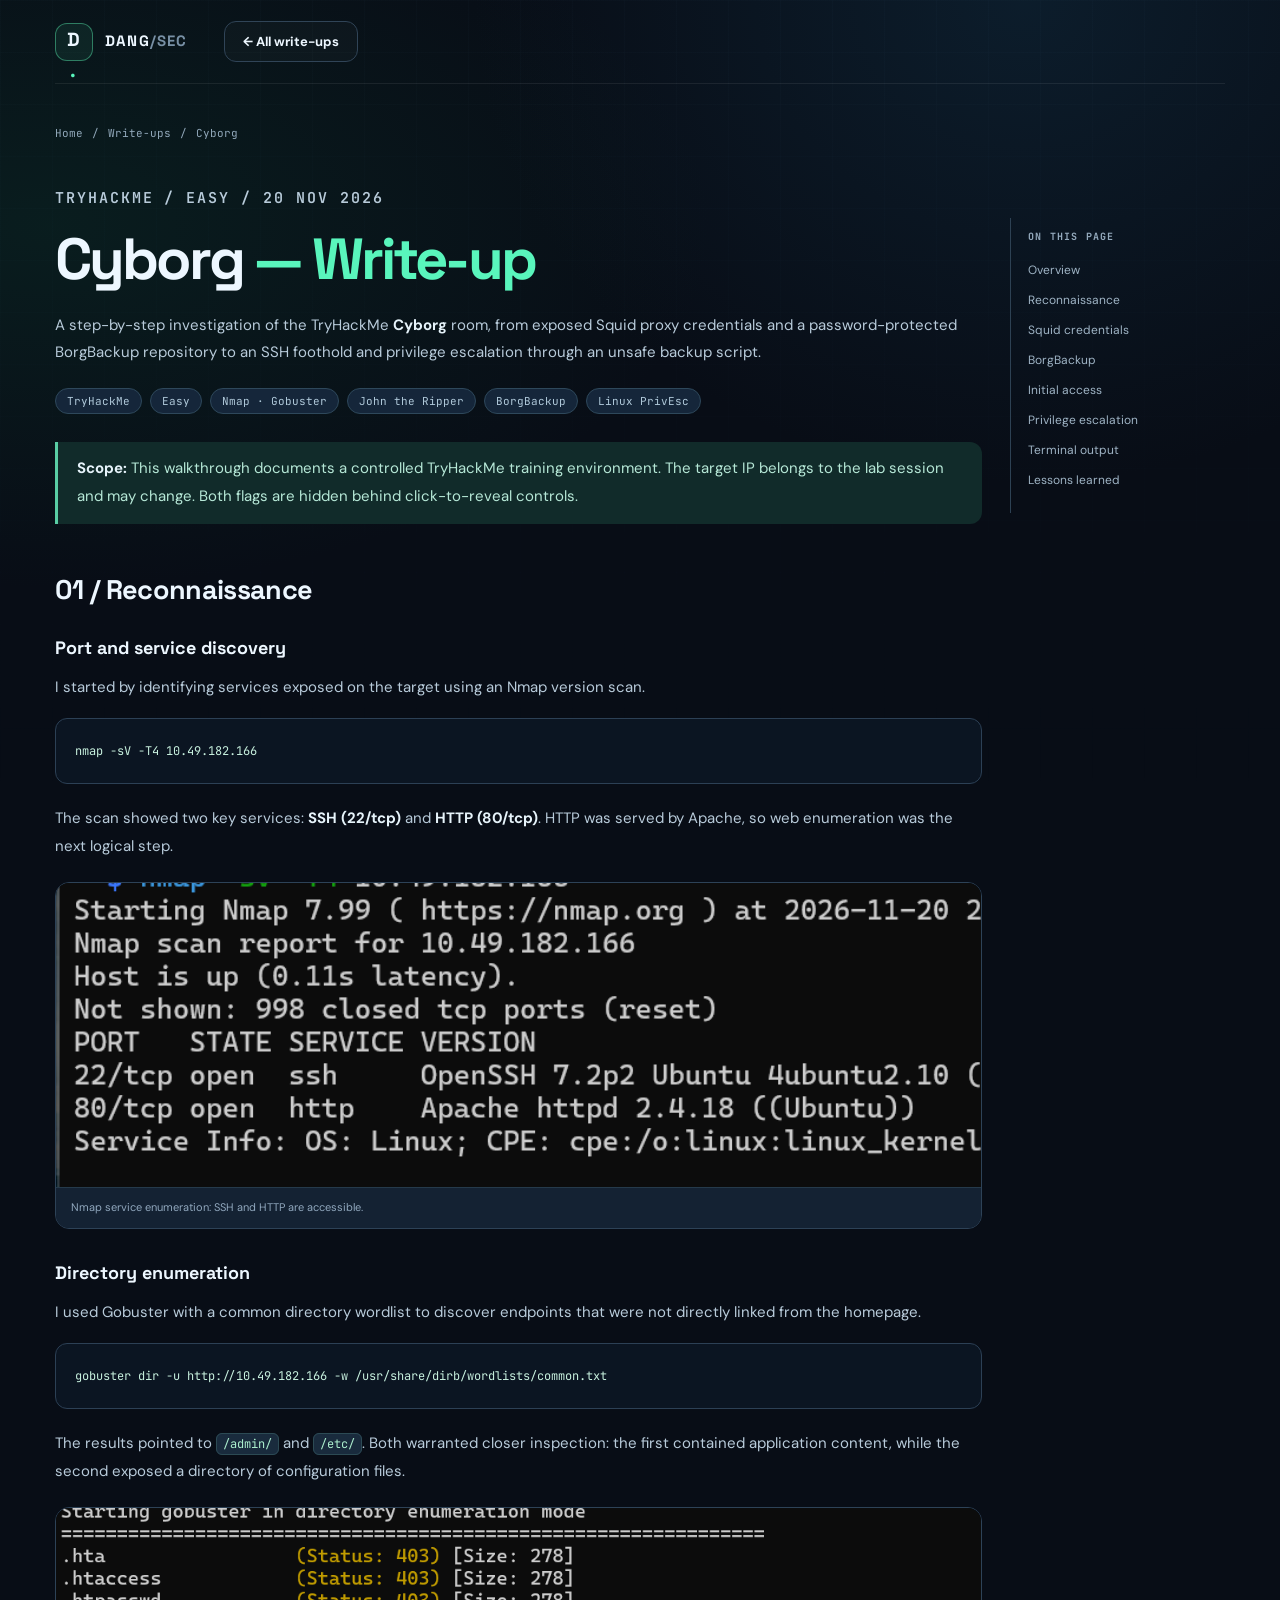
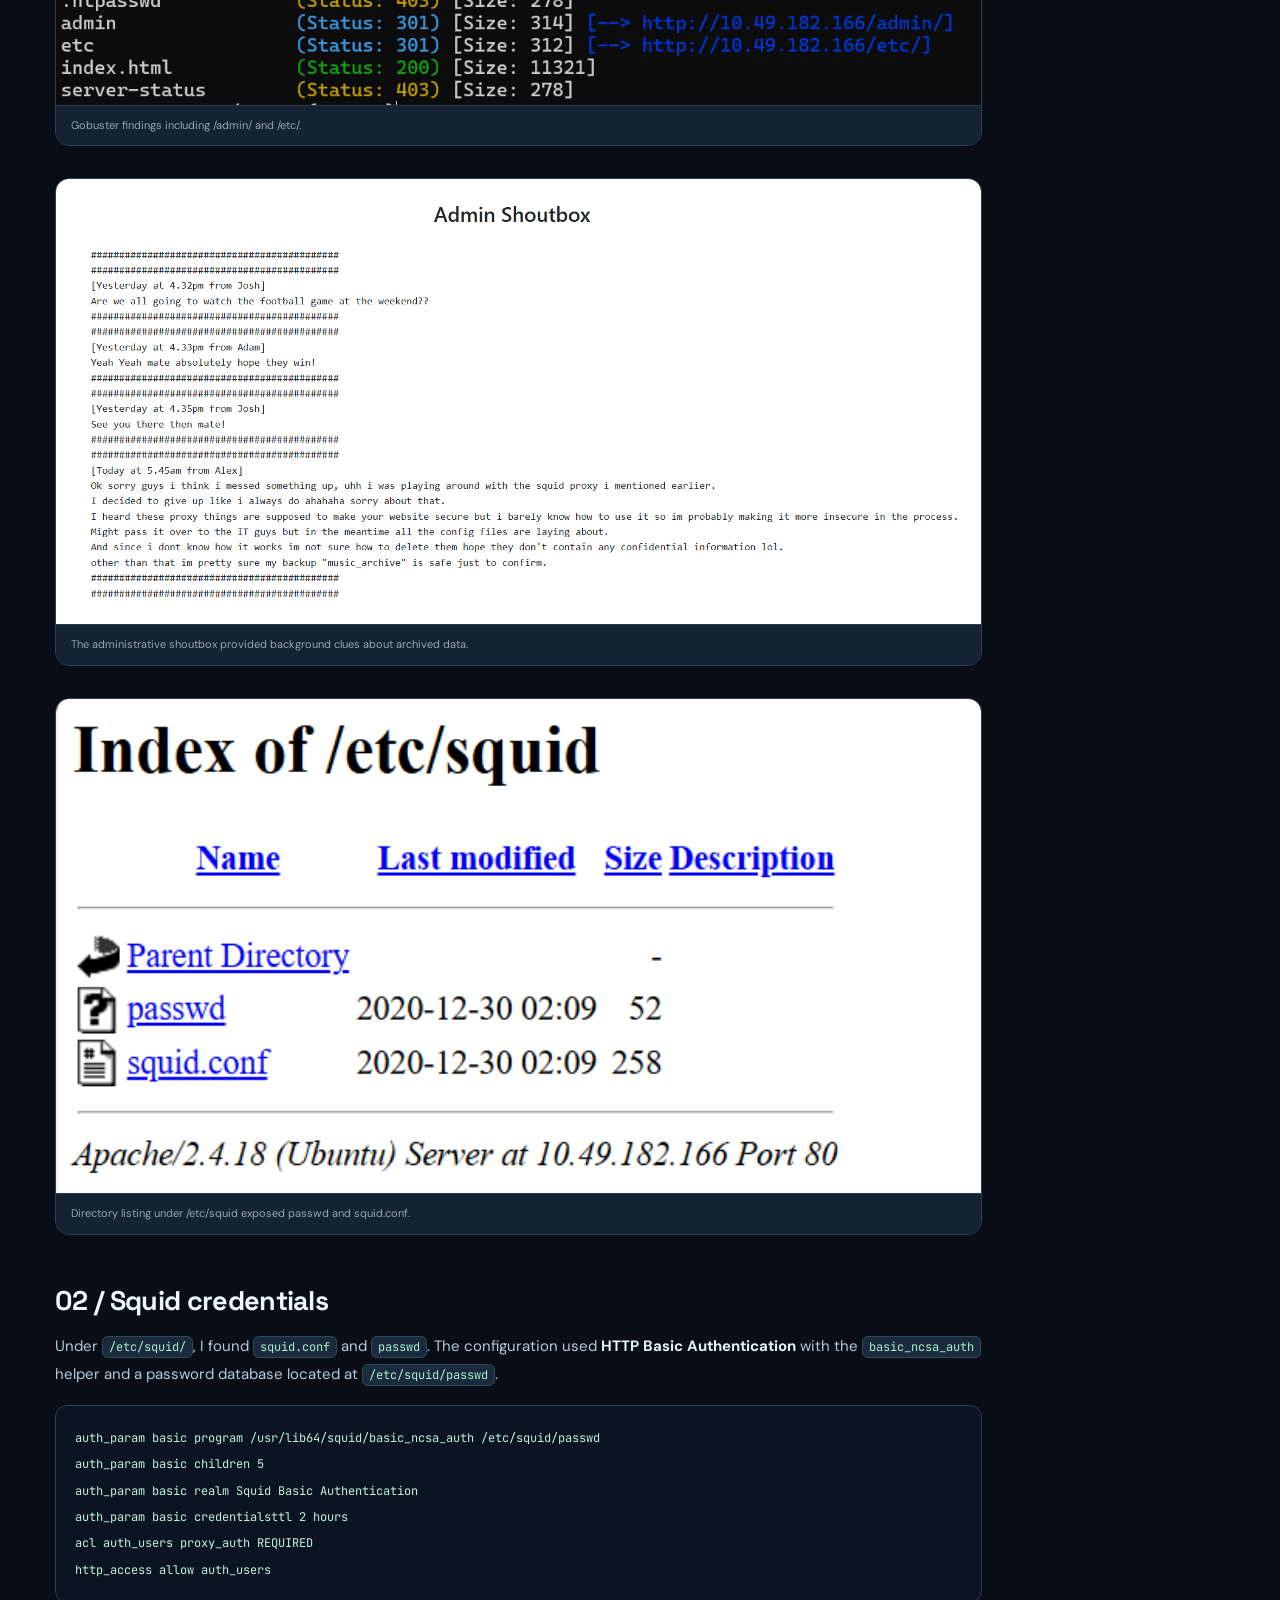
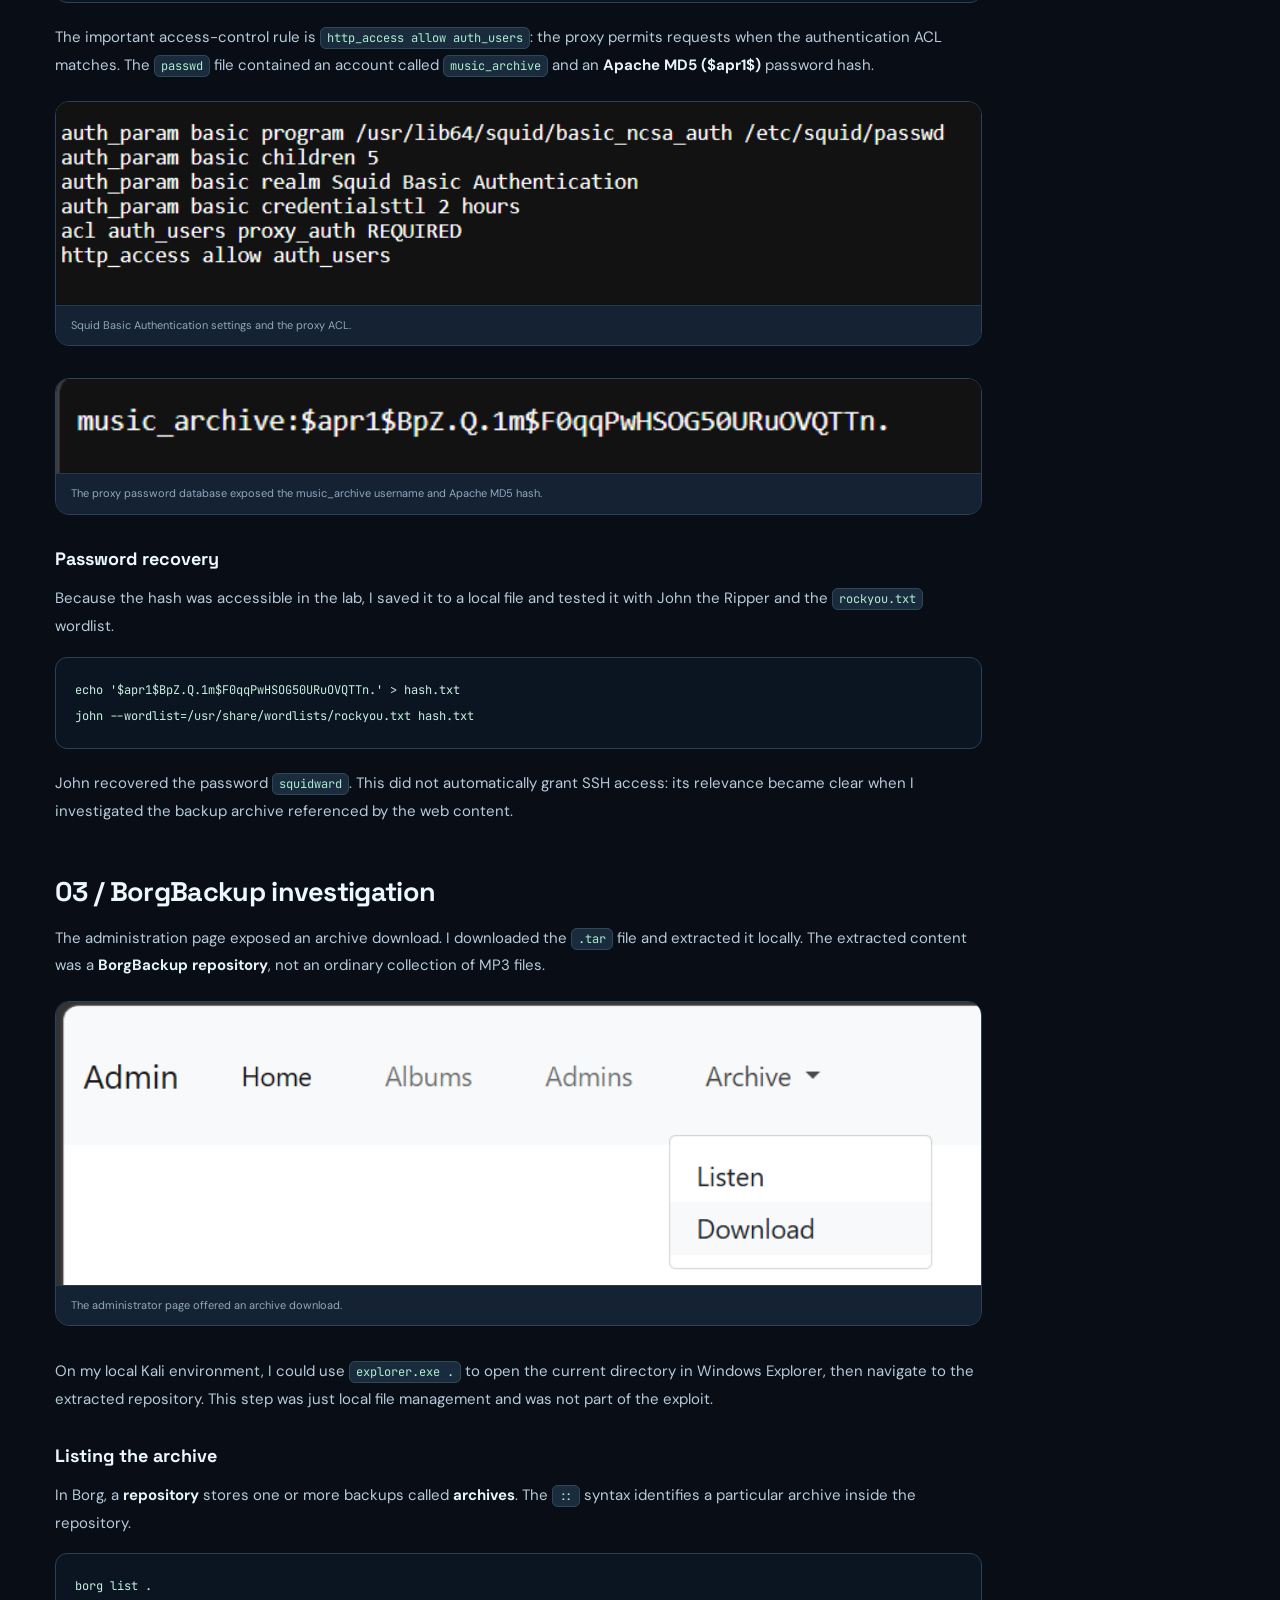
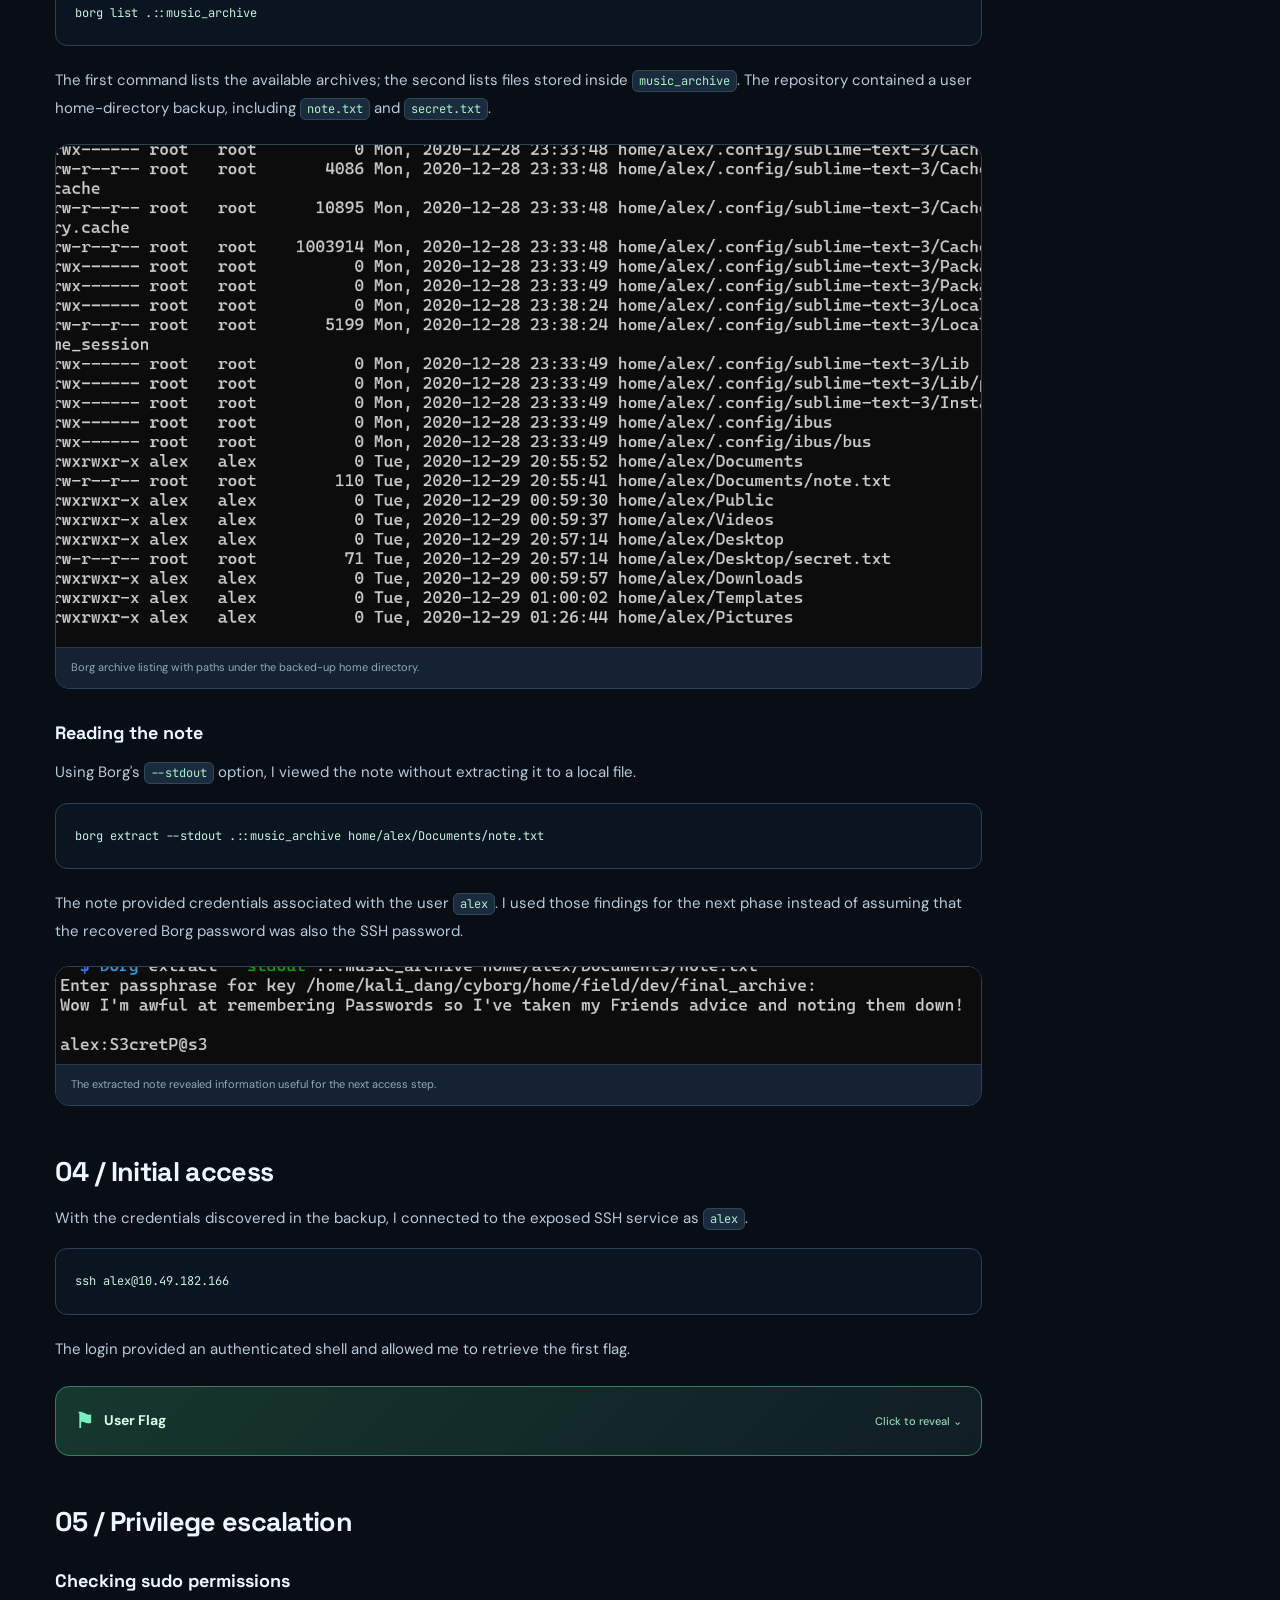
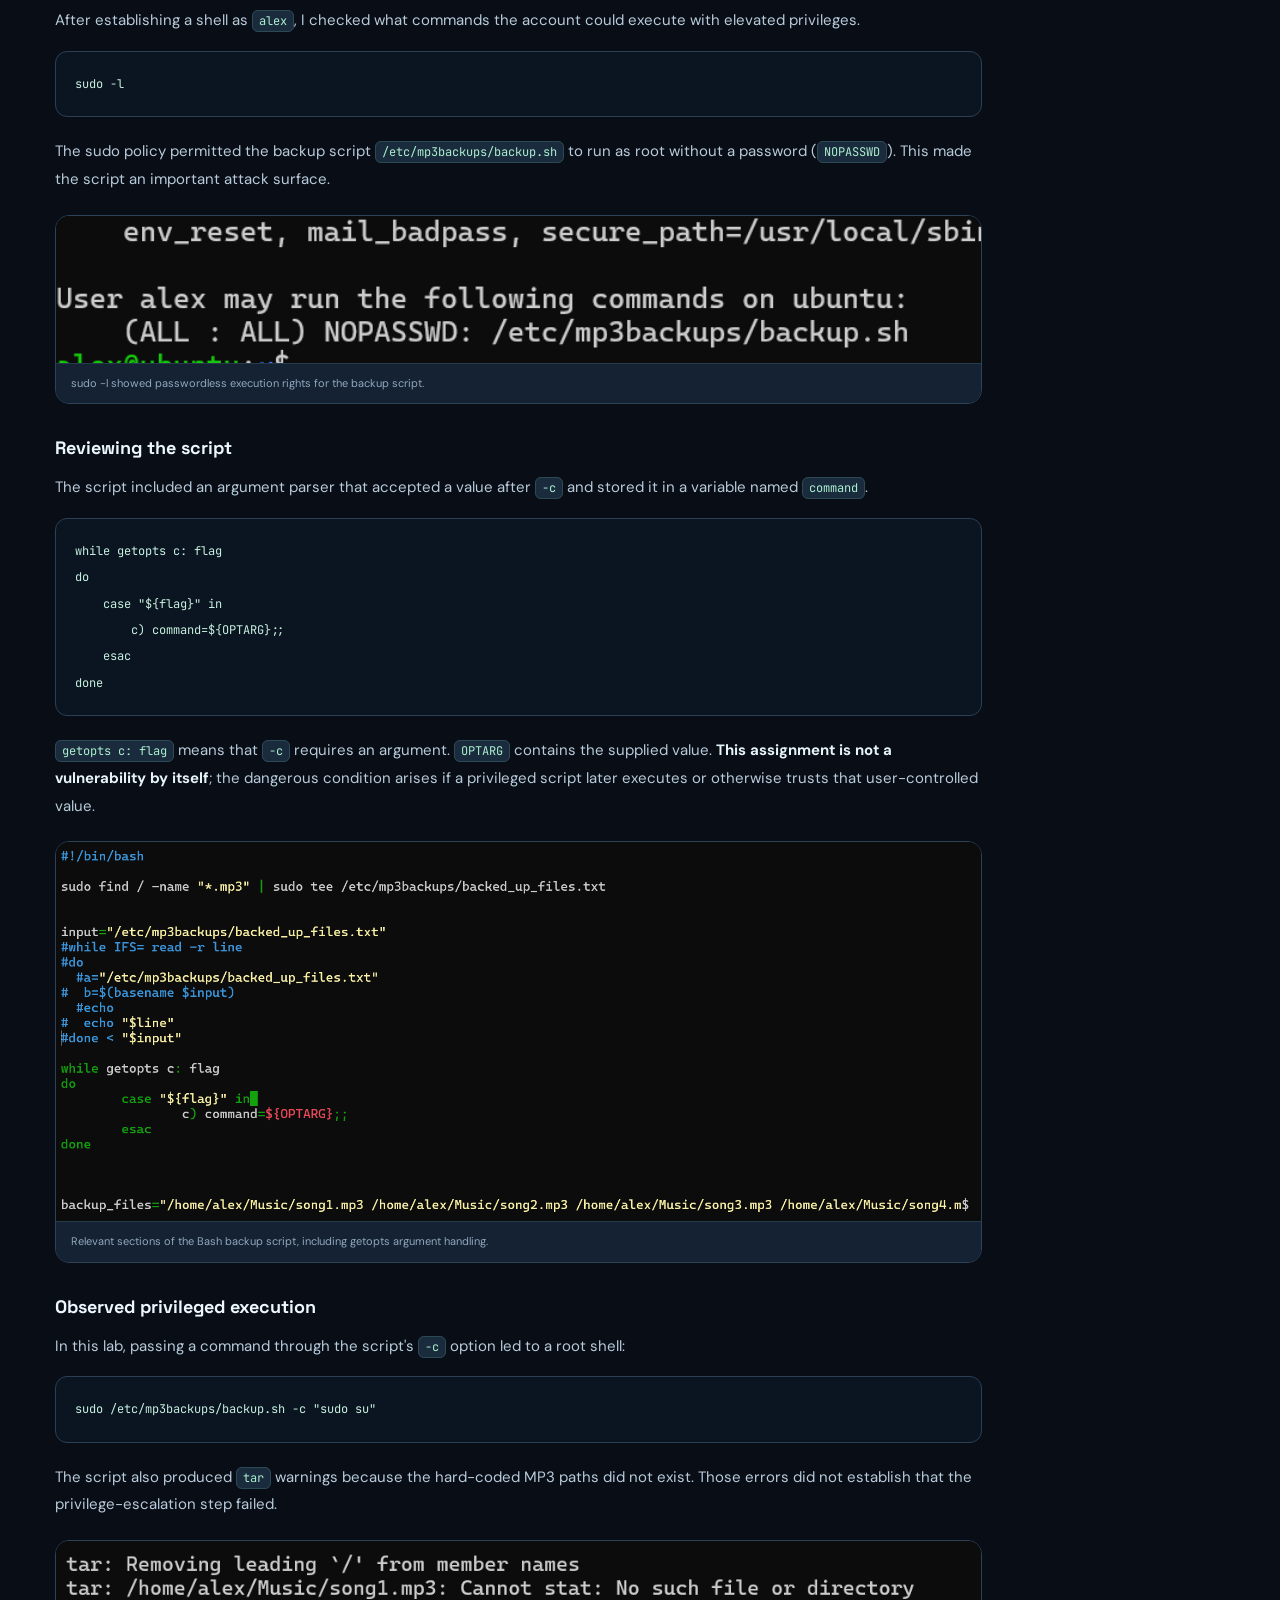
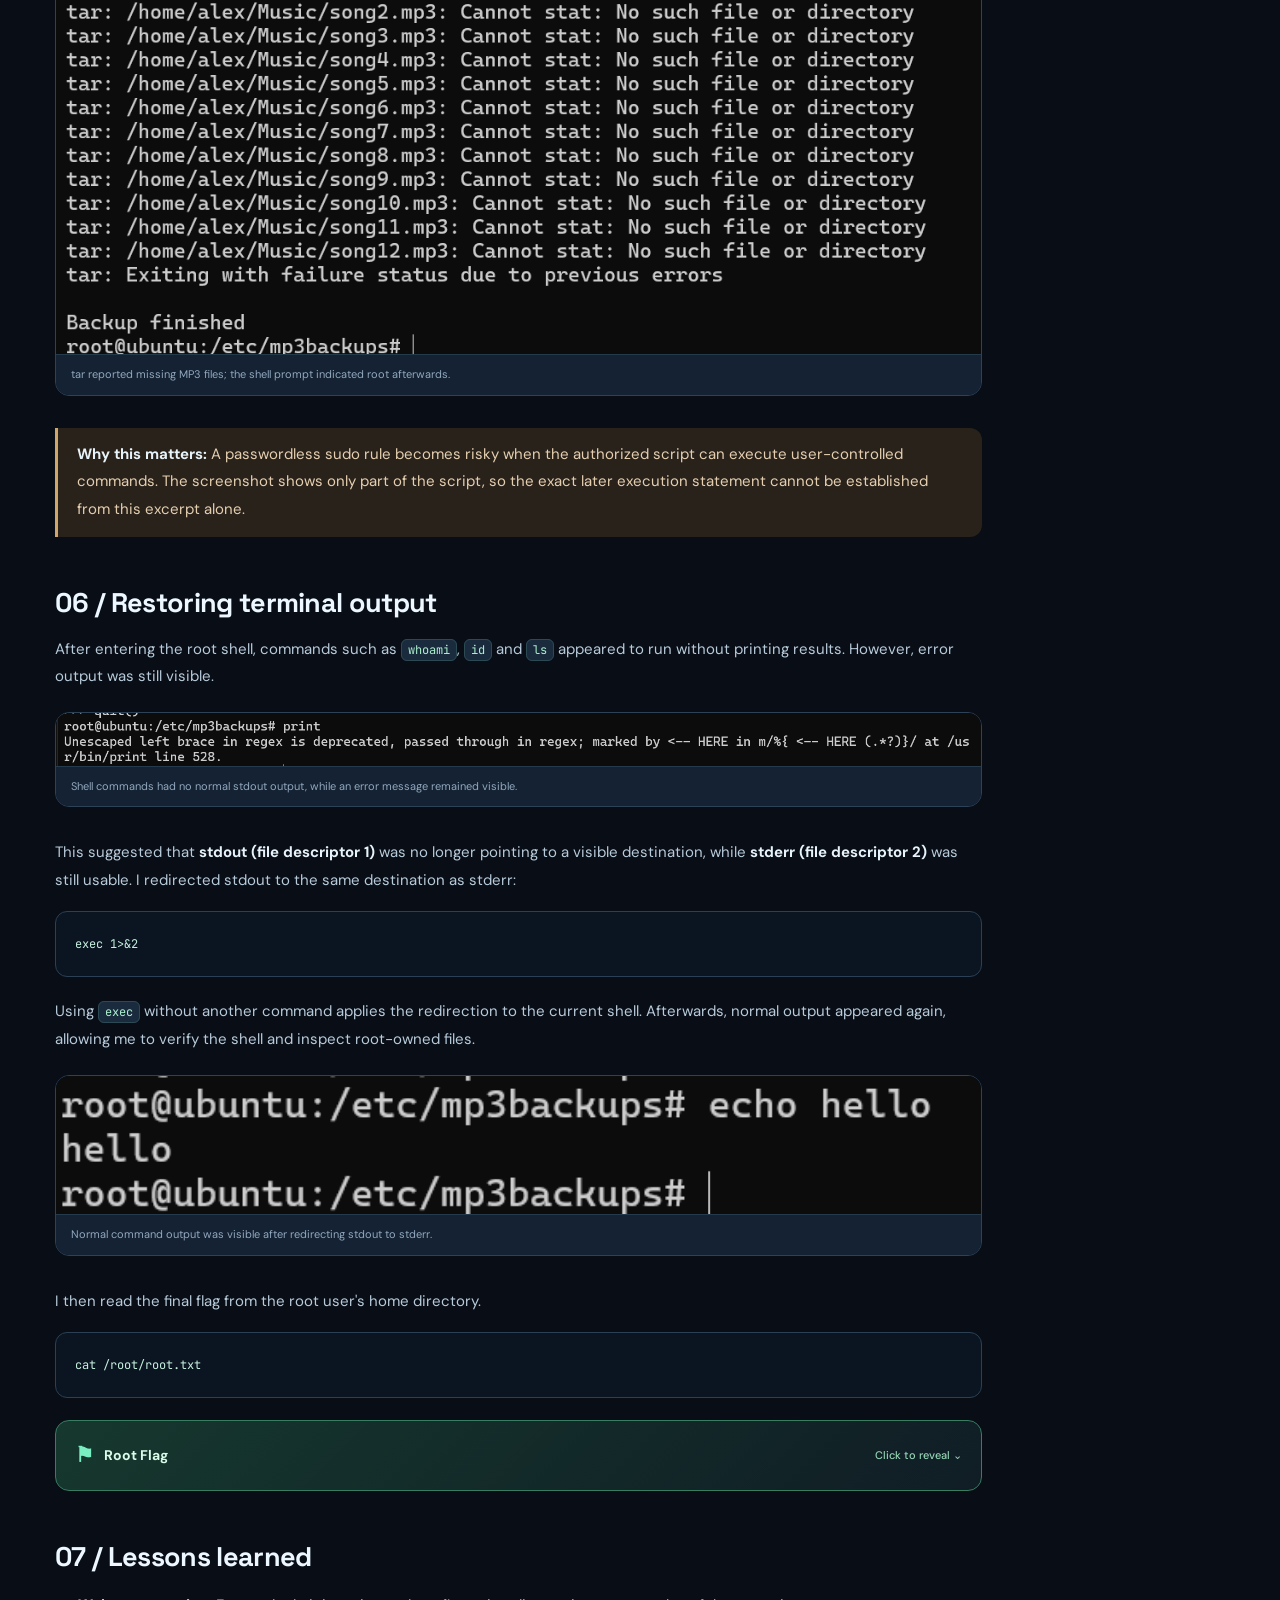
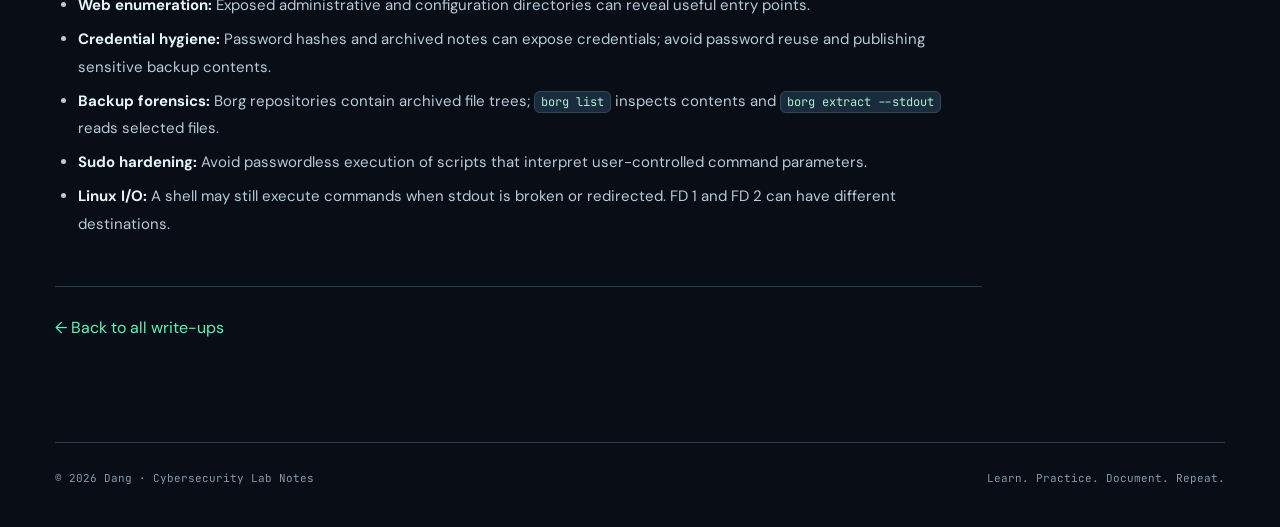
==== commit 4d88dd88: "Improve Cyborg write-up reading width and move table of contents closer" ====
--- a/writeups/cyborg.html
+++ b/writeups/cyborg.html
@@ -4,18 +4,18 @@
 <meta name="theme-color" content="#080d16"><title>TryHackMe Cyborg Write-up | DANG / SEC</title>
 <link rel="stylesheet" href="../assets/style.css?v=cyborg-20261120"><style>
 :root{color-scheme:dark}
-.article-layout{display:grid;grid-template-columns:minmax(0,790px) minmax(0,230px);justify-content:space-between;gap:55px;align-items:start;margin:30px auto 100px}
+.article-layout{display:grid;grid-template-columns:minmax(0,1fr) 215px;gap:28px;align-items:start;margin:30px auto 100px}
 .article-main{min-width:0}
 .breadcrumb{display:flex;gap:9px;align-items:center;flex-wrap:wrap;color:#91a8ba;font:11px 'JetBrains Mono',monospace;margin:42px 0 28px}
 .breadcrumb a:hover{color:var(--mint)}
 .article-main h1{font:700 clamp(37px,5vw,58px)/1.1 'Space Grotesk',sans-serif;letter-spacing:-.05em;margin:14px 0 20px}
-.article-lede{color:#b3c6d7;font-size:16px;line-height:1.9;max-width:730px}
+.article-lede{color:#b3c6d7;font-size:17px;line-height:1.85;max-width:100%}
 .article-meta{display:flex;flex-wrap:wrap;gap:8px;margin:21px 0 28px}
 .article-meta span{background:#15263a;border:1px solid #2e485b;border-radius:99px;padding:5px 11px;font:11px 'JetBrains Mono',monospace;color:#b0c9da}
 .article-divider{height:1px;background:#29384c;margin:32px 0 39px}
 .article-main h2{font:700 27px/1.25 'Space Grotesk',sans-serif;letter-spacing:-.025em;margin:49px 0 16px;scroll-margin-top:28px}
 .article-main h3{font:700 18px 'Space Grotesk',sans-serif;margin:30px 0 11px;scroll-margin-top:24px}
-.article-main p,.article-main li{color:#b8cbda;font-size:14px;line-height:1.9}
+.article-main p,.article-main li{color:#b8cbda;font-size:15px;line-height:1.85}
 .article-main strong{color:#e6f3fa}
 .article-main a:not(.evidence a){text-decoration:none}
 .article-main a:not(.evidence a):hover{color:var(--mint)}
@@ -30,7 +30,7 @@
 .article-main .evidence{margin:21px 0 32px;border:1px solid #2d4257;border-radius:14px;overflow:hidden;background:#0d1725}
 .article-main .evidence.missing{display:none}
 .article-main .evidence a{display:block;background:#09121d}
-.article-main .evidence img{width:100%;height:auto;display:block;max-height:480px;object-fit:contain}
+.article-main .evidence img{width:100%;height:auto;display:block;max-height:580px;object-fit:contain}
 .article-main .evidence figcaption{font:11px/1.6 'DM Sans',sans-serif;color:#91a8be;padding:11px 15px;background:#142233;border-top:1px solid #253a4b}
 .flag-box{border:1px solid #387d62;border-radius:14px;background:linear-gradient(135deg,#16382e,#101d25);margin:22px 0 32px;overflow:hidden}
 .flag-box summary{display:flex;justify-content:space-between;gap:18px;align-items:center;list-style:none;padding:17px 19px;cursor:pointer;color:#d9fbe9;font-size:14px;font-weight:700}
@@ -44,7 +44,7 @@
 .flag-secret{padding:15px 19px 19px;border-top:1px solid #2b634d}
 .flag-secret code{display:block;background:#091a16!important;color:#a9f9c9!important;border:1px solid #35634d!important;font:12px/1.75 'JetBrains Mono',monospace!important;padding:12px!important;overflow-wrap:anywhere;white-space:normal}
 .flag-secret p{font-size:11px;color:#9bb9aa;margin:9px 0 0}
-.toc{position:sticky;top:40px;border-left:1px solid #2d4153;padding:12px 0 12px 20px;margin-top:82px}
+.toc{position:sticky;top:40px;border-left:1px solid #2d4153;padding:12px 0 12px 17px;margin-top:48px}
 .toc h2{color:#94aabd;font:700 10px 'JetBrains Mono',monospace;letter-spacing:.12em;margin:0 0 18px}
 .toc a{display:block;color:#9fb4c5;font-size:12px;line-height:1.5;margin:12px 0;transition:color .15s}
 .toc a:hover{color:var(--mint)}
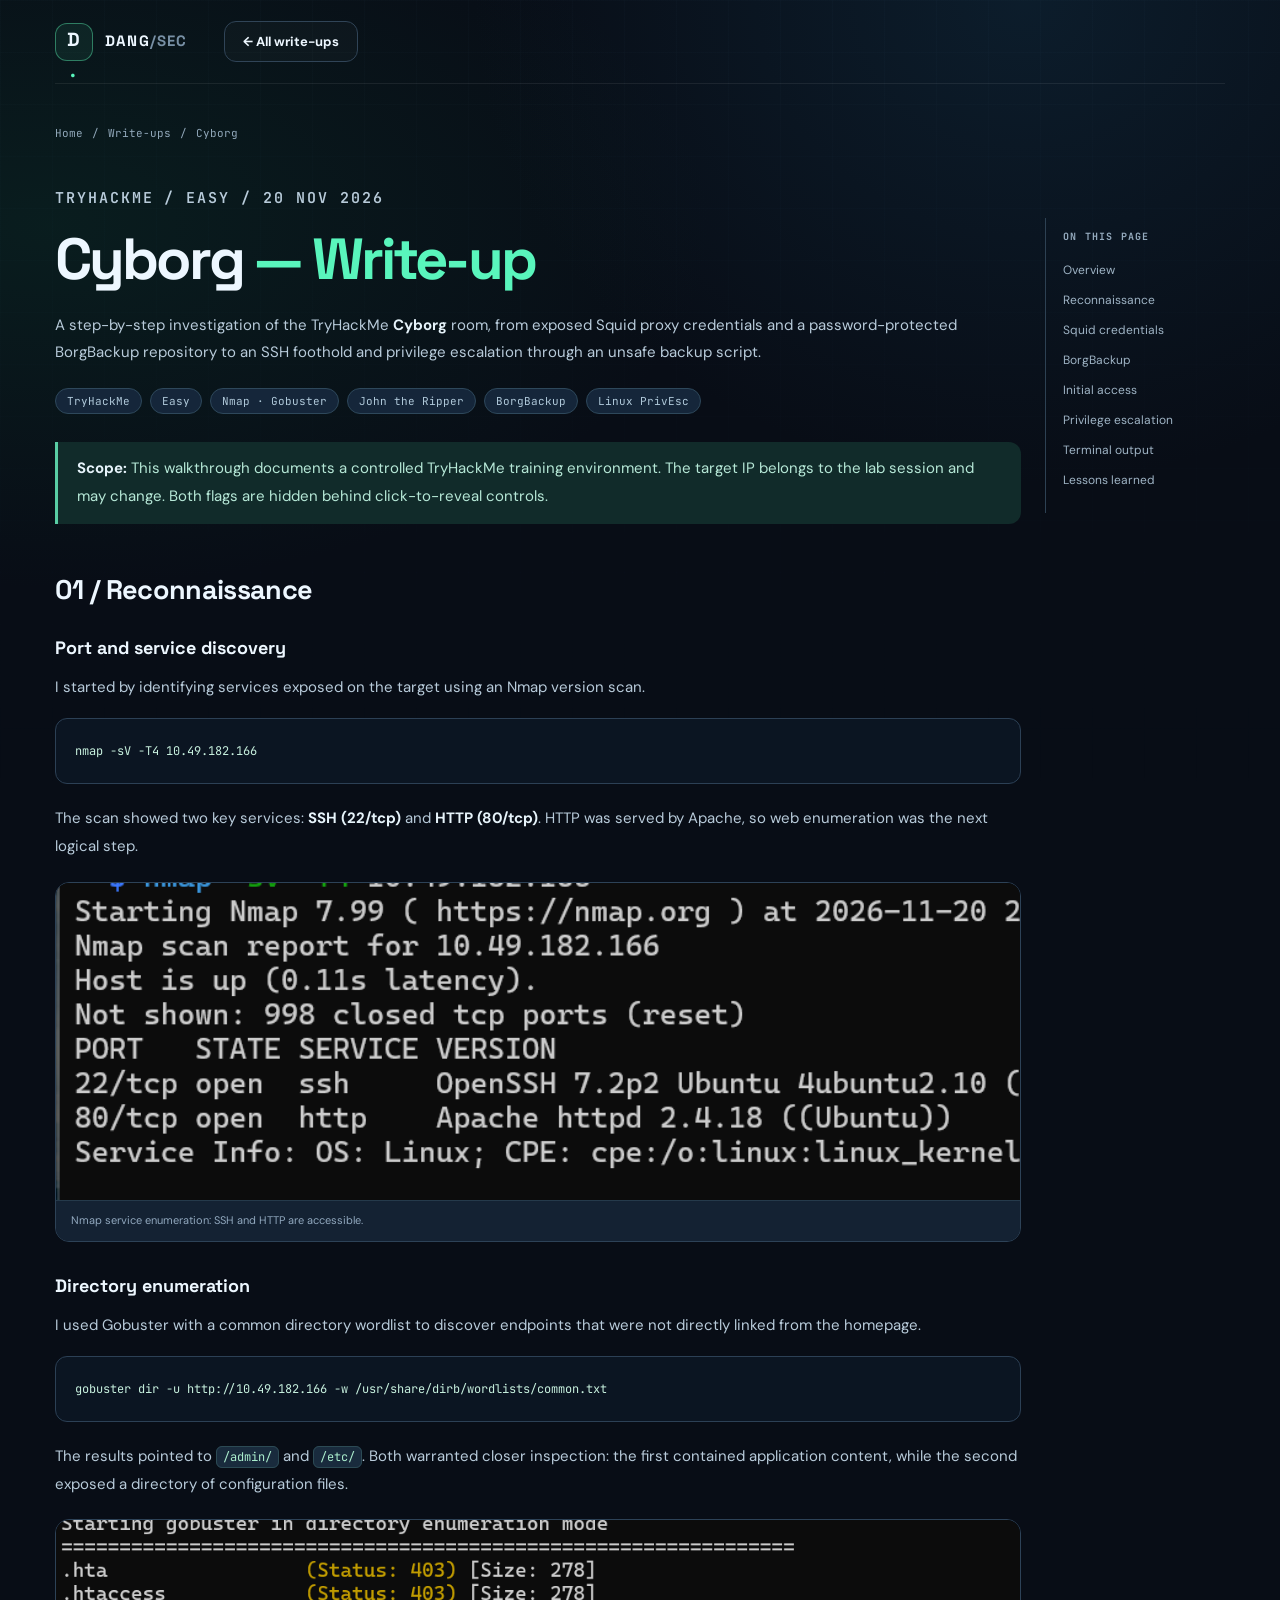
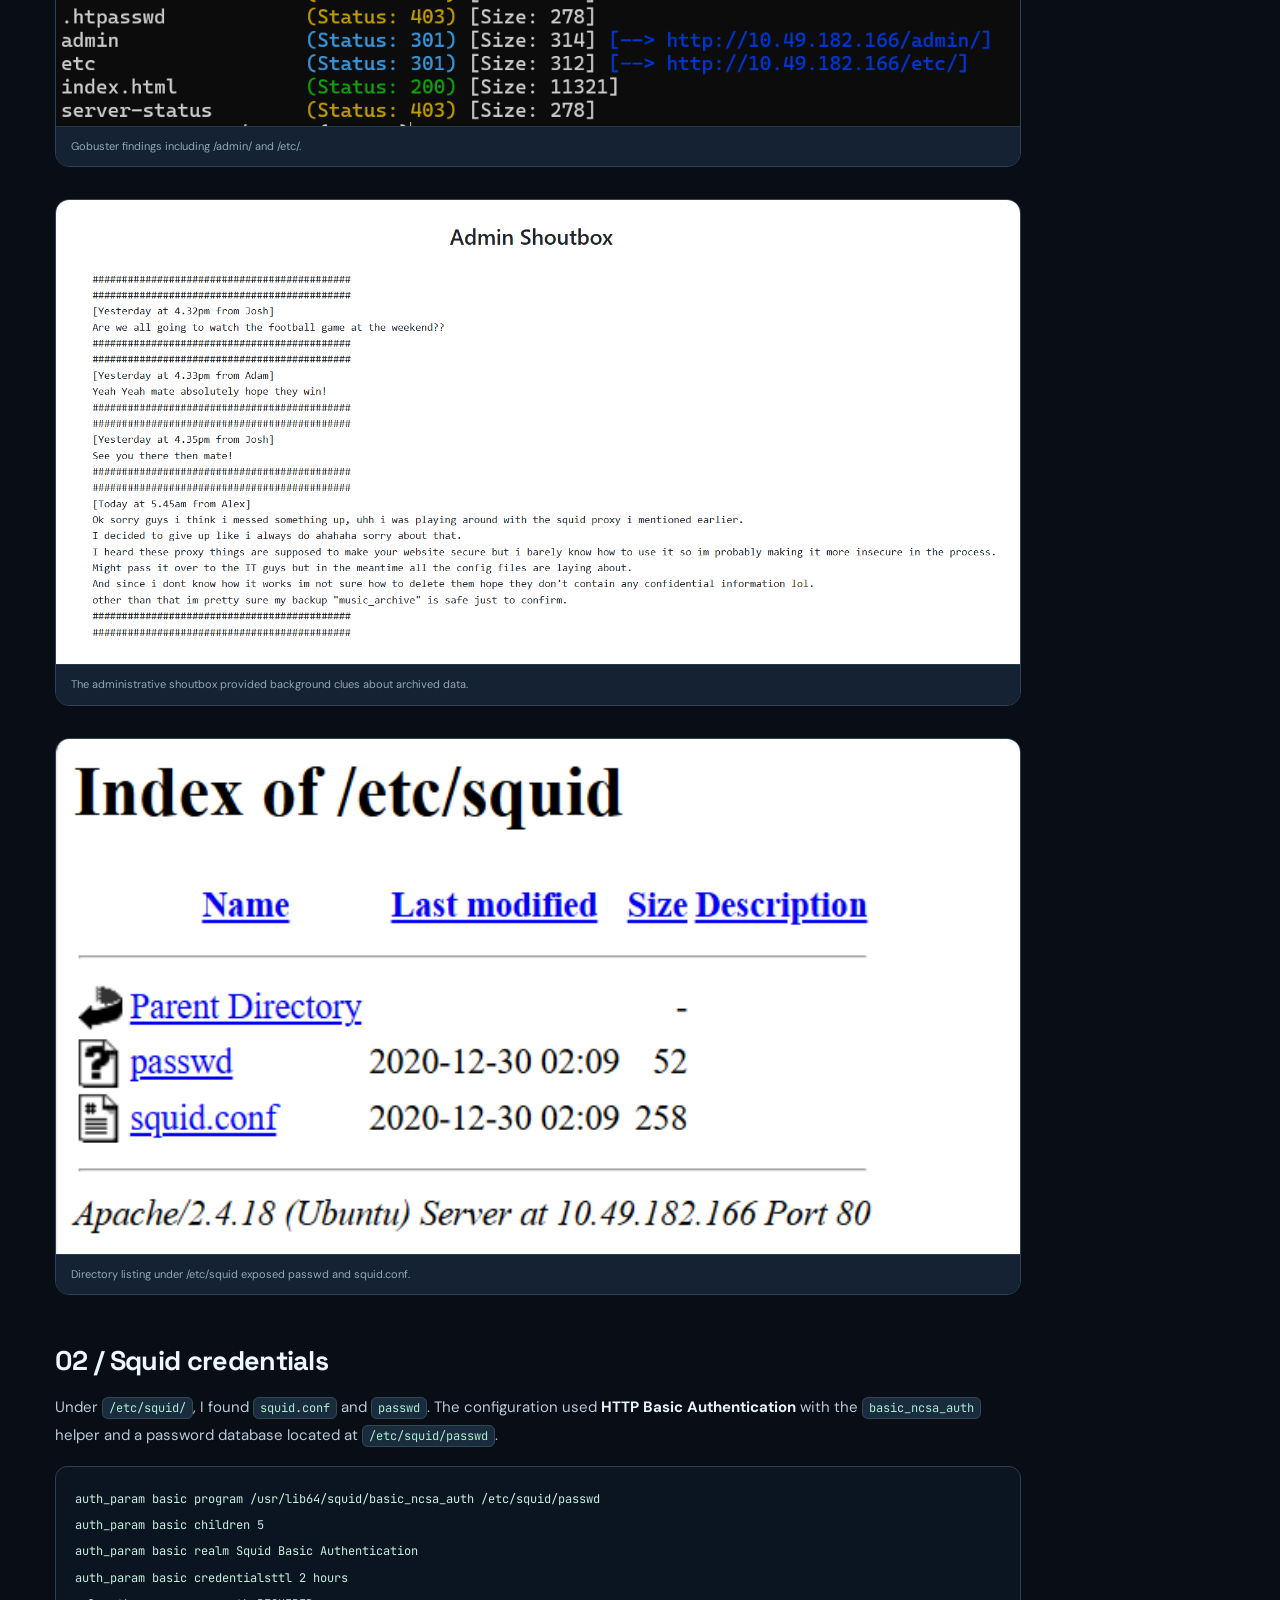
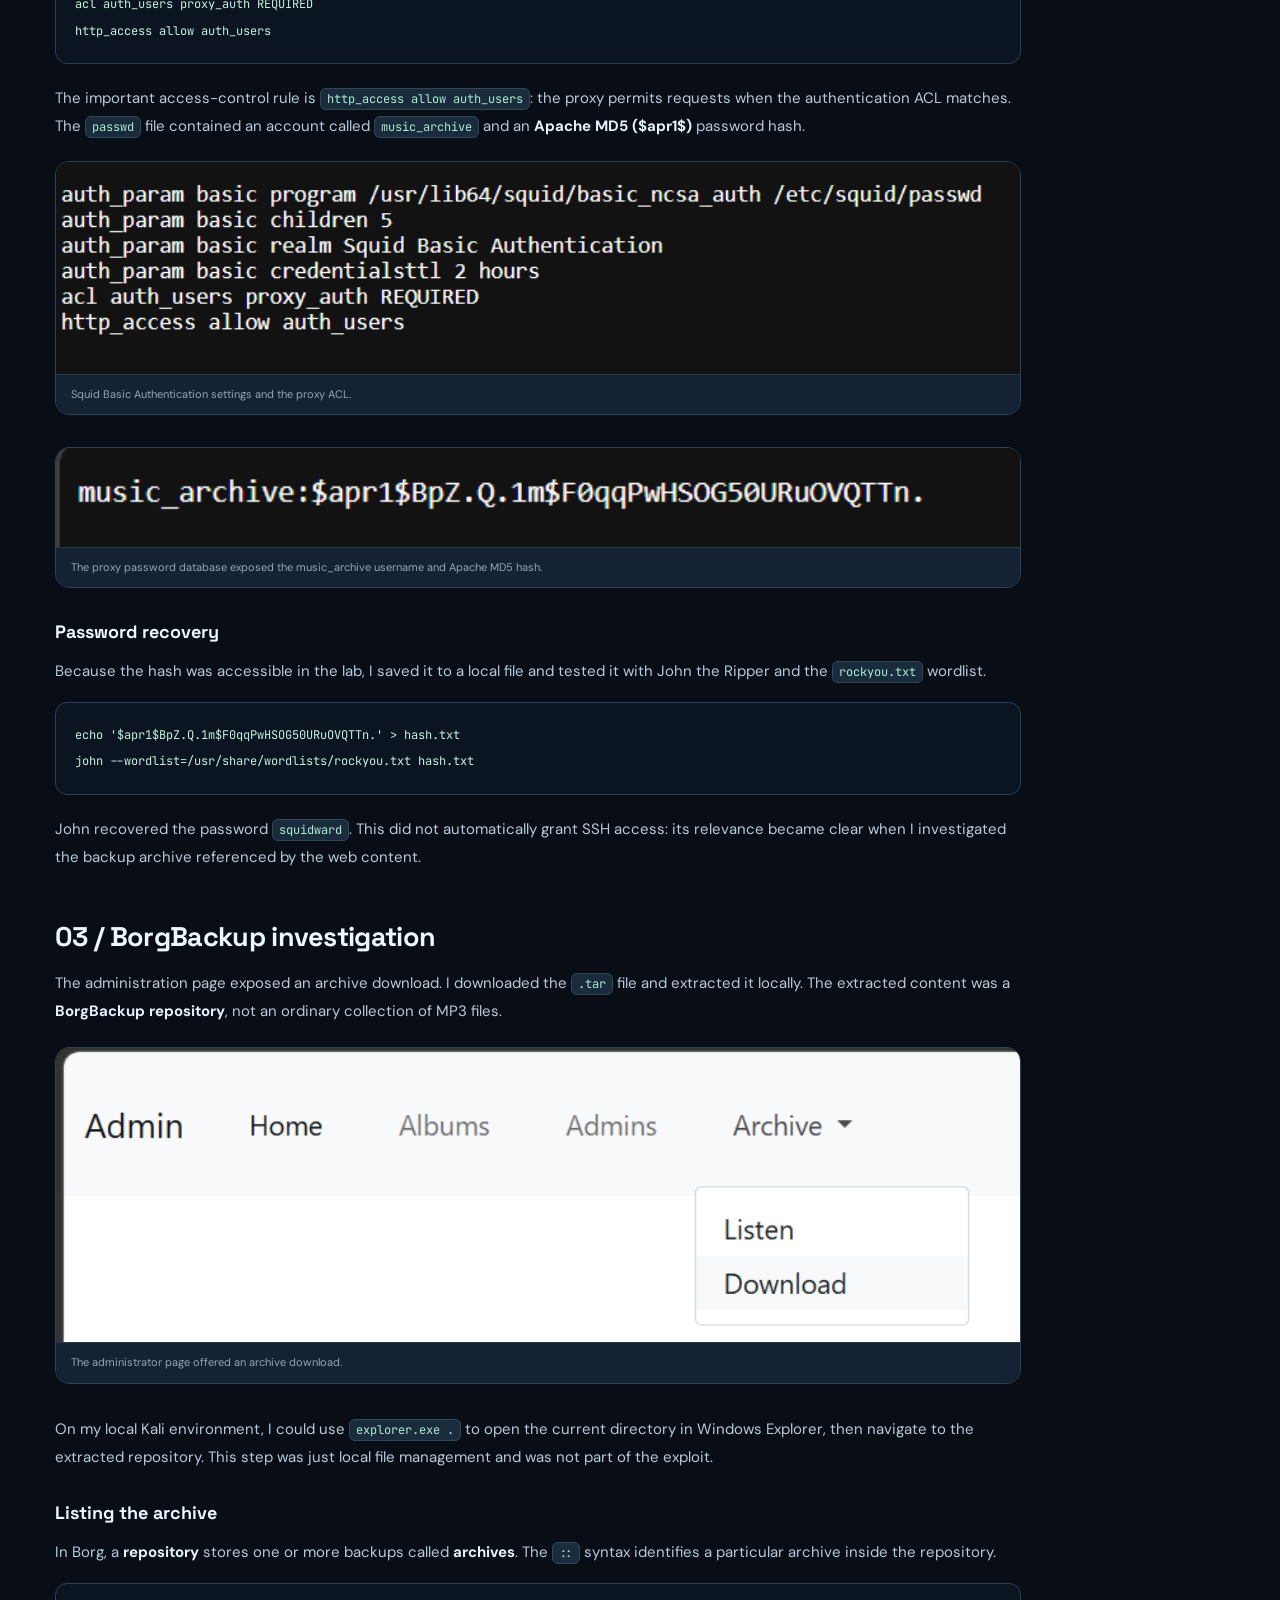
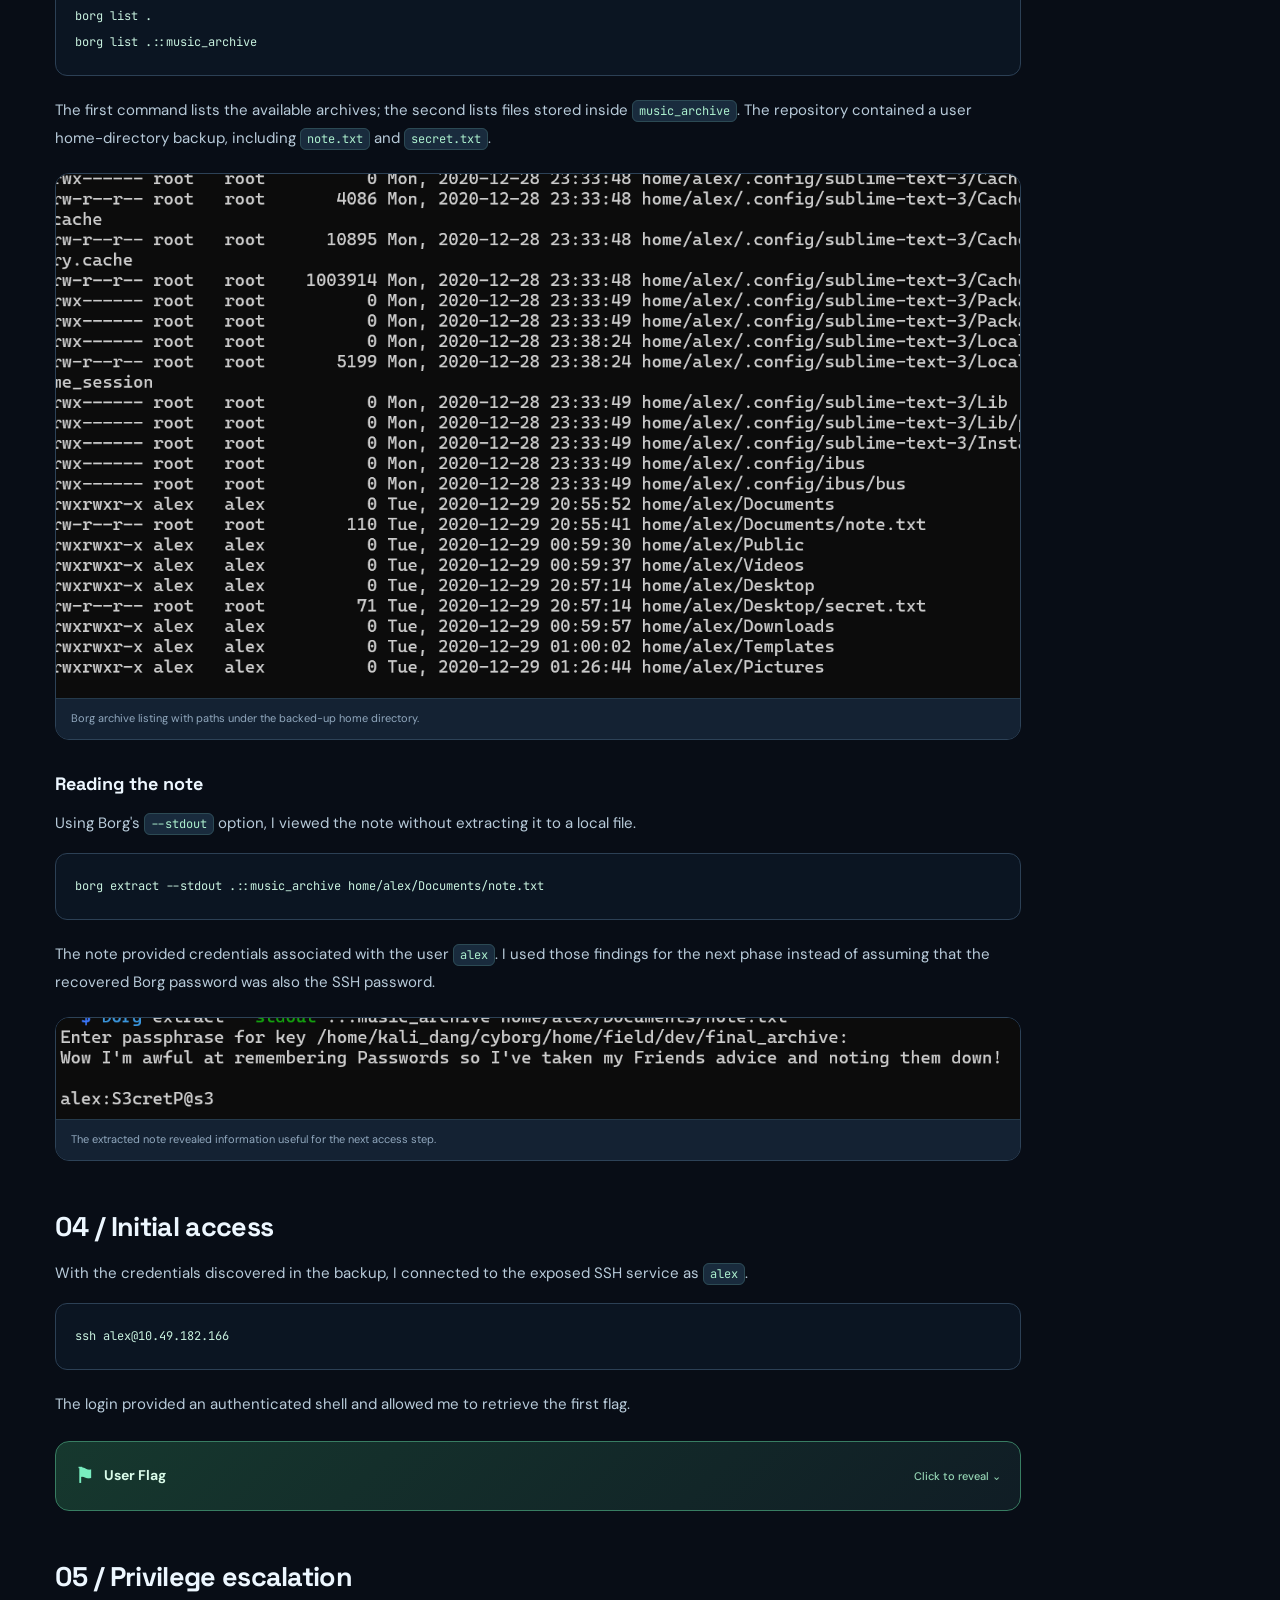
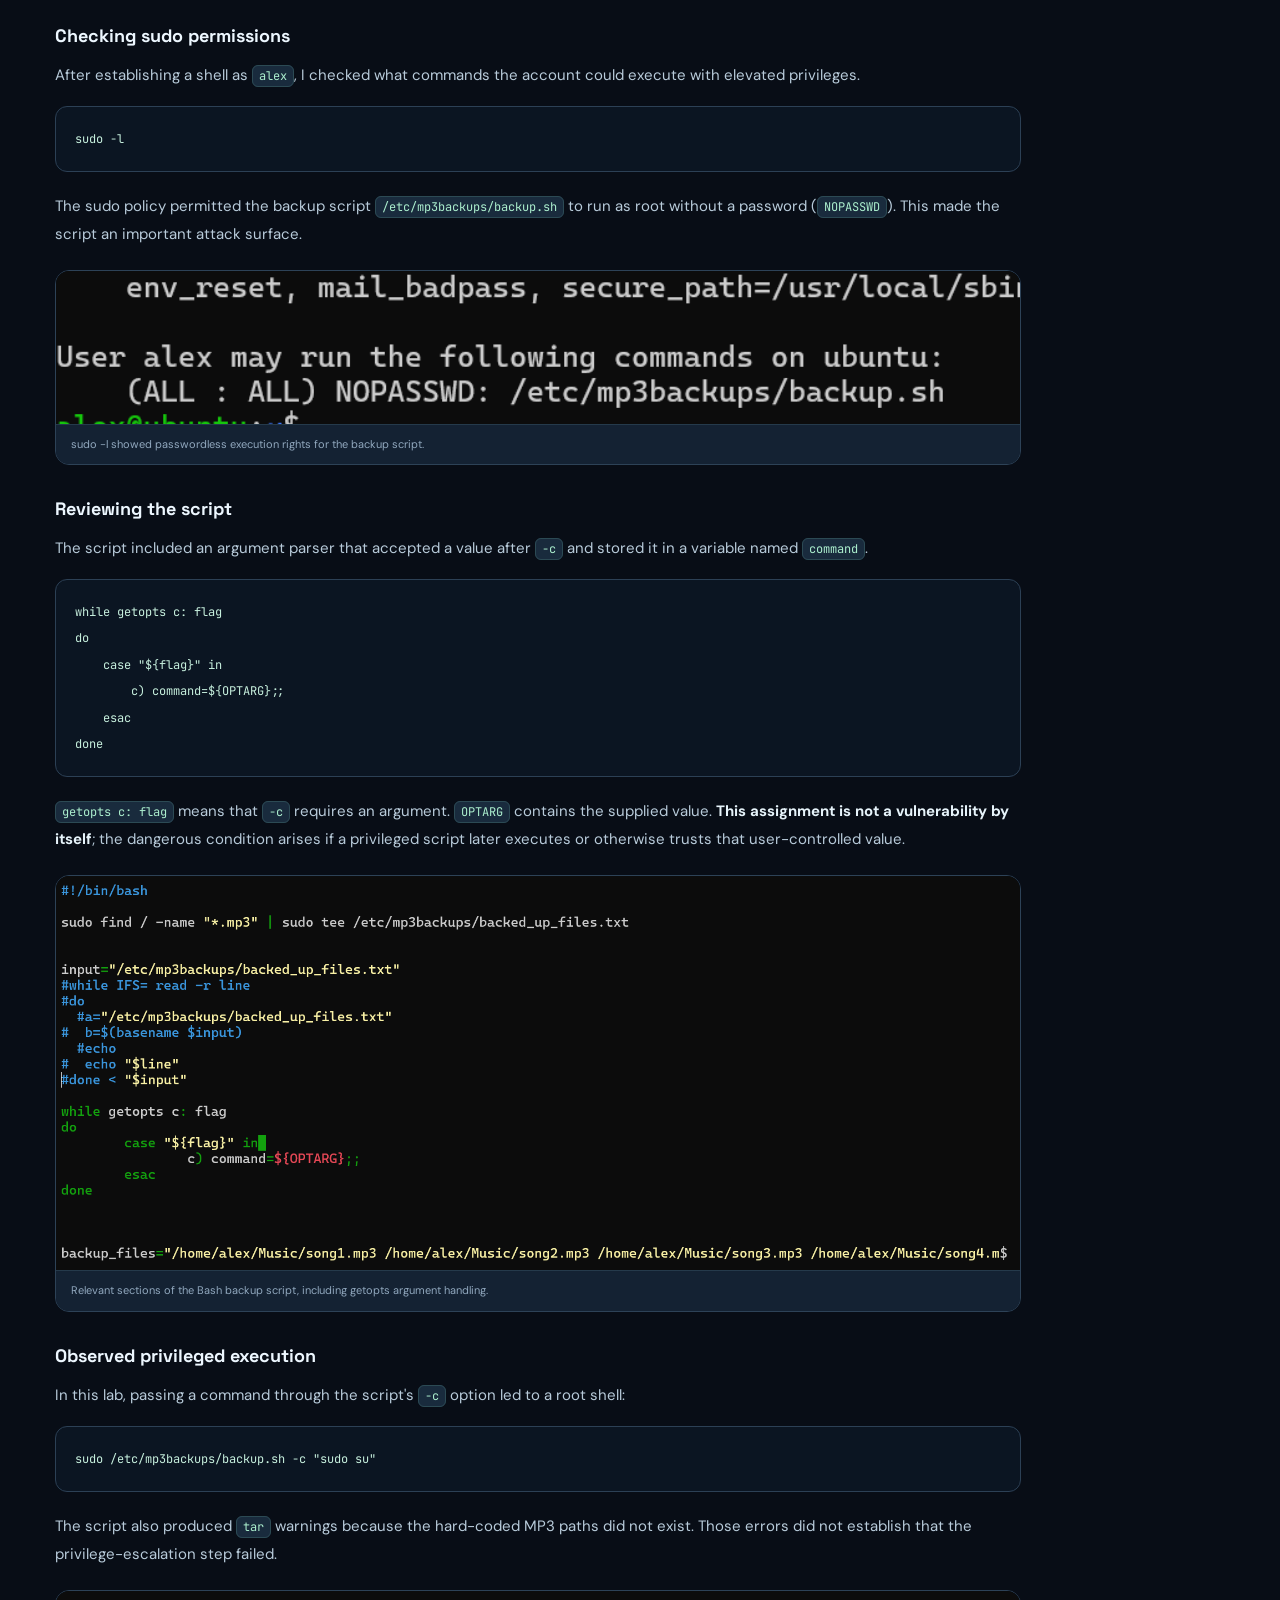
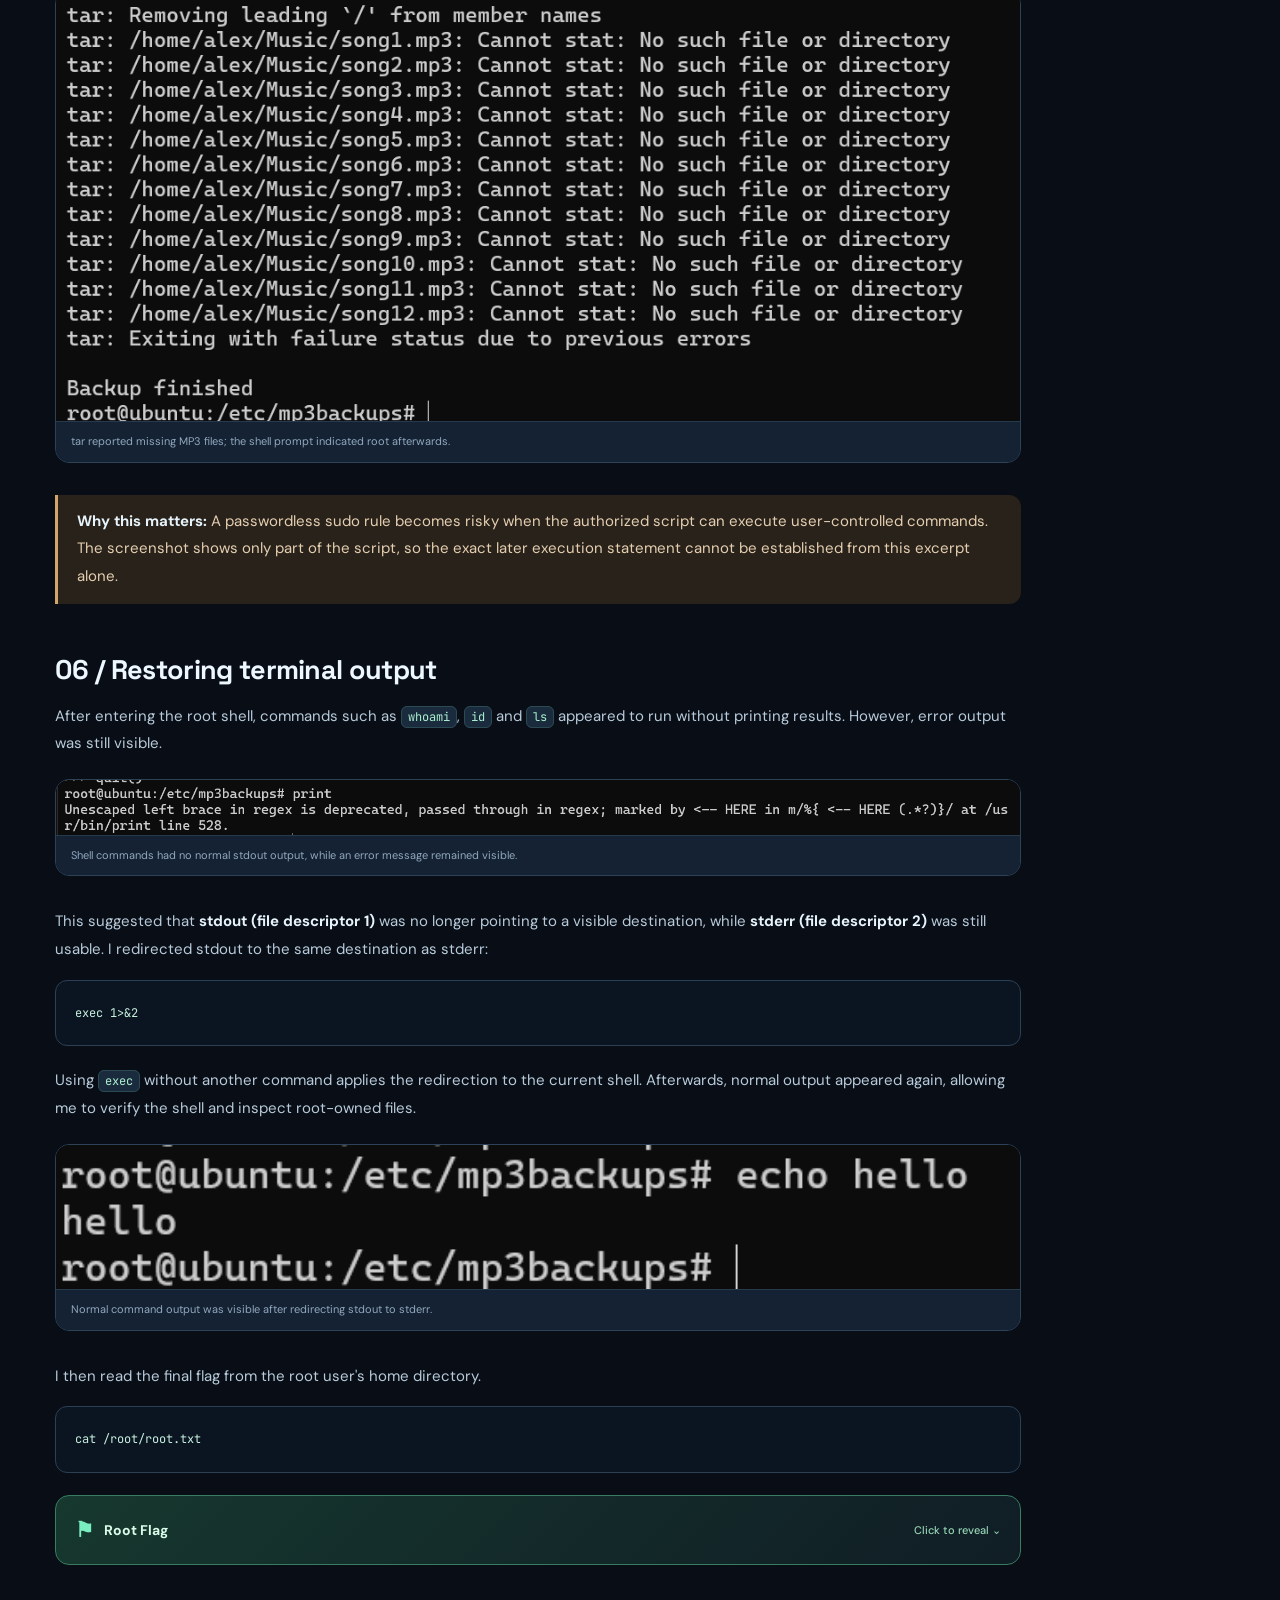
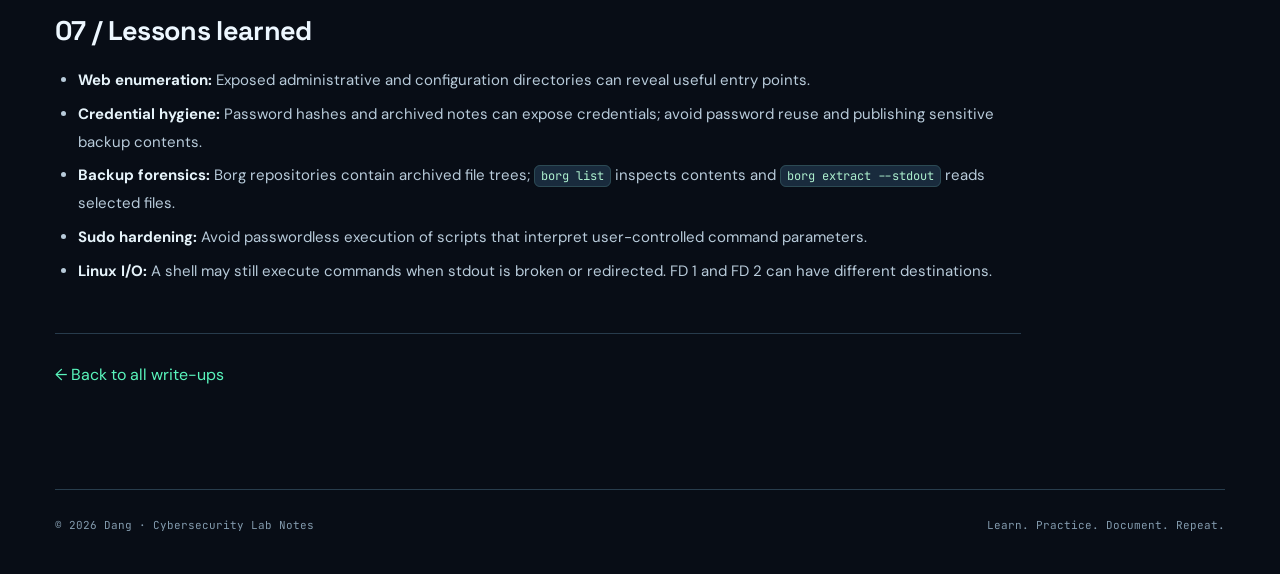
==== commit 90380a65: "style(writeup): give article more room beside table of contents" ====
--- a/writeups/cyborg.html
+++ b/writeups/cyborg.html
@@ -4,7 +4,7 @@
 <meta name="theme-color" content="#080d16"><title>TryHackMe Cyborg Write-up | DANG / SEC</title>
 <link rel="stylesheet" href="../assets/style.css?v=cyborg-20261120"><style>
 :root{color-scheme:dark}
-.article-layout{display:grid;grid-template-columns:minmax(0,1fr) 215px;gap:28px;align-items:start;margin:30px auto 100px}
+.article-layout{display:grid;grid-template-columns:minmax(0,1fr) 180px;gap:24px;align-items:start;margin:30px auto 100px}
 .article-main{min-width:0}
 .breadcrumb{display:flex;gap:9px;align-items:center;flex-wrap:wrap;color:#91a8ba;font:11px 'JetBrains Mono',monospace;margin:42px 0 28px}
 .breadcrumb a:hover{color:var(--mint)}
@@ -28,7 +28,7 @@
 .article-main .callout.warning{background:#29221b;border-left-color:#d2a66a;color:#e5cfb0}
 .article-main .callout p{margin:0;color:inherit}
 .article-main .evidence{margin:21px 0 32px;border:1px solid #2d4257;border-radius:14px;overflow:hidden;background:#0d1725}
-.article-main .evidence.missing{display:none}
+
 .article-main .evidence a{display:block;background:#09121d}
 .article-main .evidence img{width:100%;height:auto;display:block;max-height:580px;object-fit:contain}
 .article-main .evidence figcaption{font:11px/1.6 'DM Sans',sans-serif;color:#91a8be;padding:11px 15px;background:#142233;border-top:1px solid #253a4b}
@@ -56,24 +56,24 @@
 <body><div class="ambient" aria-hidden="true"></div><header class="nav wrap"><a class="brand" href="../index.html#home"><span class="brandmark">D<span class="mint">.</span></span><span>DANG<span class="muted">/SEC</span></span></a><a class="github" href="../index.html#writeups">← All write-ups</a></header>
 <div class="wrap"><div class="breadcrumb"><a href="../index.html#home">Home</a><span>/</span><a href="../index.html#writeups">Write-ups</a><span>/</span><span>Cyborg</span></div>
 <main class="article-layout"><article class="article-main"><section id="overview"><p class="kicker">TRYHACKME / EASY / 20 NOV 2026</p><h1>Cyborg <span class="mint">— Write-up</span></h1><p class="article-lede">A step-by-step investigation of the TryHackMe <strong>Cyborg</strong> room, from exposed Squid proxy credentials and a password-protected BorgBackup repository to an SSH foothold and privilege escalation through an unsafe backup script.</p><div class="article-meta"><span>TryHackMe</span><span>Easy</span><span>Nmap · Gobuster</span><span>John the Ripper</span><span>BorgBackup</span><span>Linux PrivEsc</span></div><div class="callout"><p><strong>Scope:</strong> This walkthrough documents a controlled TryHackMe training environment. The target IP belongs to the lab session and may change. Both flags are hidden behind click-to-reveal controls.</p></div></section>
-<section id="recon"><h2>01 / Reconnaissance</h2><h3>Port and service discovery</h3><p>I started by identifying services exposed on the target using an Nmap version scan.</p><pre><code>nmap -sV -T4 10.49.182.166</code></pre><p>The scan showed two key services: <strong>SSH (22/tcp)</strong> and <strong>HTTP (80/tcp)</strong>. HTTP was served by Apache, so web enumeration was the next logical step.</p><figure class="evidence"><a href="../assets/writeups/cyborg/01-nmap-scan.png" target="_blank" rel="noopener" aria-label="Open screenshot: Nmap scan results showing ports 22 and 80 open."><img loading="lazy" src="../assets/writeups/cyborg/01-nmap-scan.png" alt="Nmap scan results showing ports 22 and 80 open." onerror="this.closest('figure').classList.add('missing')"></a><figcaption>Nmap service enumeration: SSH and HTTP are accessible.</figcaption></figure><h3>Directory enumeration</h3><p>I used Gobuster with a common directory wordlist to discover endpoints that were not directly linked from the homepage.</p><pre><code>gobuster dir -u http://10.49.182.166 -w /usr/share/dirb/wordlists/common.txt</code></pre><p>The results pointed to <code>/admin/</code> and <code>/etc/</code>. Both warranted closer inspection: the first contained application content, while the second exposed a directory of configuration files.</p><figure class="evidence"><a href="../assets/writeups/cyborg/02-gobuster-enumeration.png" target="_blank" rel="noopener" aria-label="Open screenshot: Gobuster directory scan showing admin and etc endpoints."><img loading="lazy" src="../assets/writeups/cyborg/02-gobuster-enumeration.png" alt="Gobuster directory scan showing admin and etc endpoints." onerror="this.closest('figure').classList.add('missing')"></a><figcaption>Gobuster findings including /admin/ and /etc/.</figcaption></figure> <figure class="evidence"><a href="../assets/writeups/cyborg/03-admin-shoutbox.png" target="_blank" rel="noopener" aria-label="Open screenshot: Cyborg room administration shoutbox page."><img loading="lazy" src="../assets/writeups/cyborg/03-admin-shoutbox.png" alt="Cyborg room administration shoutbox page." onerror="this.closest('figure').classList.add('missing')"></a><figcaption>The administrative shoutbox provided background clues about archived data.</figcaption></figure> <figure class="evidence"><a href="../assets/writeups/cyborg/04-squid-directory.png" target="_blank" rel="noopener" aria-label="Open screenshot: Apache directory index of Squid configuration directory."><img loading="lazy" src="../assets/writeups/cyborg/04-squid-directory.png" alt="Apache directory index of Squid configuration directory." onerror="this.closest('figure').classList.add('missing')"></a><figcaption>Directory listing under /etc/squid exposed passwd and squid.conf.</figcaption></figure></section>
+<section id="recon"><h2>01 / Reconnaissance</h2><h3>Port and service discovery</h3><p>I started by identifying services exposed on the target using an Nmap version scan.</p><pre><code>nmap -sV -T4 10.49.182.166</code></pre><p>The scan showed two key services: <strong>SSH (22/tcp)</strong> and <strong>HTTP (80/tcp)</strong>. HTTP was served by Apache, so web enumeration was the next logical step.</p><figure class="evidence"><a href="/assets/writeups/cyborg/01-nmap-scan.png" target="_blank" rel="noopener" aria-label="Open screenshot: Nmap scan results showing ports 22 and 80 open."><img loading="lazy" src="/assets/writeups/cyborg/01-nmap-scan.png?v=20261120-fixed" alt="Nmap scan results showing ports 22 and 80 open."></a><figcaption>Nmap service enumeration: SSH and HTTP are accessible.</figcaption></figure><h3>Directory enumeration</h3><p>I used Gobuster with a common directory wordlist to discover endpoints that were not directly linked from the homepage.</p><pre><code>gobuster dir -u http://10.49.182.166 -w /usr/share/dirb/wordlists/common.txt</code></pre><p>The results pointed to <code>/admin/</code> and <code>/etc/</code>. Both warranted closer inspection: the first contained application content, while the second exposed a directory of configuration files.</p><figure class="evidence"><a href="/assets/writeups/cyborg/02-gobuster-enumeration.png" target="_blank" rel="noopener" aria-label="Open screenshot: Gobuster directory scan showing admin and etc endpoints."><img loading="lazy" src="/assets/writeups/cyborg/02-gobuster-enumeration.png?v=20261120-fixed" alt="Gobuster directory scan showing admin and etc endpoints."></a><figcaption>Gobuster findings including /admin/ and /etc/.</figcaption></figure> <figure class="evidence"><a href="/assets/writeups/cyborg/03-admin-shoutbox.png" target="_blank" rel="noopener" aria-label="Open screenshot: Cyborg room administration shoutbox page."><img loading="lazy" src="/assets/writeups/cyborg/03-admin-shoutbox.png?v=20261120-fixed" alt="Cyborg room administration shoutbox page."></a><figcaption>The administrative shoutbox provided background clues about archived data.</figcaption></figure> <figure class="evidence"><a href="/assets/writeups/cyborg/04-squid-directory.png" target="_blank" rel="noopener" aria-label="Open screenshot: Apache directory index of Squid configuration directory."><img loading="lazy" src="/assets/writeups/cyborg/04-squid-directory.png?v=20261120-fixed" alt="Apache directory index of Squid configuration directory."></a><figcaption>Directory listing under /etc/squid exposed passwd and squid.conf.</figcaption></figure></section>
 <section id="credentials"><h2>02 / Squid credentials</h2><p>Under <code>/etc/squid/</code>, I found <code>squid.conf</code> and <code>passwd</code>. The configuration used <strong>HTTP Basic Authentication</strong> with the <code>basic_ncsa_auth</code> helper and a password database located at <code>/etc/squid/passwd</code>.</p><pre><code>auth_param basic program /usr/lib64/squid/basic_ncsa_auth /etc/squid/passwd
 auth_param basic children 5
 auth_param basic realm Squid Basic Authentication
 auth_param basic credentialsttl 2 hours
 acl auth_users proxy_auth REQUIRED
-http_access allow auth_users</code></pre><p>The important access-control rule is <code>http_access allow auth_users</code>: the proxy permits requests when the authentication ACL matches. The <code>passwd</code> file contained an account called <code>music_archive</code> and an <strong>Apache MD5 ($apr1$)</strong> password hash.</p><figure class="evidence"><a href="../assets/writeups/cyborg/05-squid-configuration.png" target="_blank" rel="noopener" aria-label="Open screenshot: Squid authentication configuration displayed on screen."><img loading="lazy" src="../assets/writeups/cyborg/05-squid-configuration.png" alt="Squid authentication configuration displayed on screen." onerror="this.closest('figure').classList.add('missing')"></a><figcaption>Squid Basic Authentication settings and the proxy ACL.</figcaption></figure> <figure class="evidence"><a href="../assets/writeups/cyborg/06-proxy-hash.png" target="_blank" rel="noopener" aria-label="Open screenshot: music_archive APR1 password hash."><img loading="lazy" src="../assets/writeups/cyborg/06-proxy-hash.png" alt="music_archive APR1 password hash." onerror="this.closest('figure').classList.add('missing')"></a><figcaption>The proxy password database exposed the music_archive username and Apache MD5 hash.</figcaption></figure><h3>Password recovery</h3><p>Because the hash was accessible in the lab, I saved it to a local file and tested it with John the Ripper and the <code>rockyou.txt</code> wordlist.</p><pre><code>echo &#39;$apr1$BpZ.Q.1m$F0qqPwHSOG50URuOVQTTn.&#39; &gt; hash.txt
+http_access allow auth_users</code></pre><p>The important access-control rule is <code>http_access allow auth_users</code>: the proxy permits requests when the authentication ACL matches. The <code>passwd</code> file contained an account called <code>music_archive</code> and an <strong>Apache MD5 ($apr1$)</strong> password hash.</p><figure class="evidence"><a href="/assets/writeups/cyborg/05-squid-configuration.png" target="_blank" rel="noopener" aria-label="Open screenshot: Squid authentication configuration displayed on screen."><img loading="lazy" src="/assets/writeups/cyborg/05-squid-configuration.png?v=20261120-fixed" alt="Squid authentication configuration displayed on screen."></a><figcaption>Squid Basic Authentication settings and the proxy ACL.</figcaption></figure> <figure class="evidence"><a href="/assets/writeups/cyborg/06-proxy-hash.png" target="_blank" rel="noopener" aria-label="Open screenshot: music_archive APR1 password hash."><img loading="lazy" src="/assets/writeups/cyborg/06-proxy-hash.png?v=20261120-fixed" alt="music_archive APR1 password hash."></a><figcaption>The proxy password database exposed the music_archive username and Apache MD5 hash.</figcaption></figure><h3>Password recovery</h3><p>Because the hash was accessible in the lab, I saved it to a local file and tested it with John the Ripper and the <code>rockyou.txt</code> wordlist.</p><pre><code>echo &#39;$apr1$BpZ.Q.1m$F0qqPwHSOG50URuOVQTTn.&#39; &gt; hash.txt
 john --wordlist=/usr/share/wordlists/rockyou.txt hash.txt</code></pre><p>John recovered the password <code>squidward</code>. This did not automatically grant SSH access: its relevance became clear when I investigated the backup archive referenced by the web content.</p></section>
-<section id="borg"><h2>03 / BorgBackup investigation</h2><p>The administration page exposed an archive download. I downloaded the <code>.tar</code> file and extracted it locally. The extracted content was a <strong>BorgBackup repository</strong>, not an ordinary collection of MP3 files.</p><figure class="evidence"><a href="../assets/writeups/cyborg/07-admin-archive-download.png" target="_blank" rel="noopener" aria-label="Open screenshot: Archive download option in admin page."><img loading="lazy" src="../assets/writeups/cyborg/07-admin-archive-download.png" alt="Archive download option in admin page." onerror="this.closest('figure').classList.add('missing')"></a><figcaption>The administrator page offered an archive download.</figcaption></figure><p>On my local Kali environment, I could use <code>explorer.exe .</code> to open the current directory in Windows Explorer, then navigate to the extracted repository. This step was just local file management and was not part of the exploit.</p><h3>Listing the archive</h3><p>In Borg, a <strong>repository</strong> stores one or more backups called <strong>archives</strong>. The <code>::</code> syntax identifies a particular archive inside the repository.</p><pre><code>borg list .
-borg list .::music_archive</code></pre><p>The first command lists the available archives; the second lists files stored inside <code>music_archive</code>. The repository contained a user home-directory backup, including <code>note.txt</code> and <code>secret.txt</code>.</p><figure class="evidence"><a href="../assets/writeups/cyborg/08-borg-list.png" target="_blank" rel="noopener" aria-label="Open screenshot: BorgBackup archive contents including note and secret files."><img loading="lazy" src="../assets/writeups/cyborg/08-borg-list.png" alt="BorgBackup archive contents including note and secret files." onerror="this.closest('figure').classList.add('missing')"></a><figcaption>Borg archive listing with paths under the backed-up home directory.</figcaption></figure><h3>Reading the note</h3><p>Using Borg's <code>--stdout</code> option, I viewed the note without extracting it to a local file.</p><pre><code>borg extract --stdout .::music_archive home/alex/Documents/note.txt</code></pre><p>The note provided credentials associated with the user <code>alex</code>. I used those findings for the next phase instead of assuming that the recovered Borg password was also the SSH password.</p><figure class="evidence"><a href="../assets/writeups/cyborg/09-alex-note.png" target="_blank" rel="noopener" aria-label="Open screenshot: Borg extract stdout displaying the note from alex Documents."><img loading="lazy" src="../assets/writeups/cyborg/09-alex-note.png" alt="Borg extract stdout displaying the note from alex Documents." onerror="this.closest('figure').classList.add('missing')"></a><figcaption>The extracted note revealed information useful for the next access step.</figcaption></figure></section>
+<section id="borg"><h2>03 / BorgBackup investigation</h2><p>The administration page exposed an archive download. I downloaded the <code>.tar</code> file and extracted it locally. The extracted content was a <strong>BorgBackup repository</strong>, not an ordinary collection of MP3 files.</p><figure class="evidence"><a href="/assets/writeups/cyborg/07-admin-archive-download.png" target="_blank" rel="noopener" aria-label="Open screenshot: Archive download option in admin page."><img loading="lazy" src="/assets/writeups/cyborg/07-admin-archive-download.png?v=20261120-fixed" alt="Archive download option in admin page."></a><figcaption>The administrator page offered an archive download.</figcaption></figure><p>On my local Kali environment, I could use <code>explorer.exe .</code> to open the current directory in Windows Explorer, then navigate to the extracted repository. This step was just local file management and was not part of the exploit.</p><h3>Listing the archive</h3><p>In Borg, a <strong>repository</strong> stores one or more backups called <strong>archives</strong>. The <code>::</code> syntax identifies a particular archive inside the repository.</p><pre><code>borg list .
+borg list .::music_archive</code></pre><p>The first command lists the available archives; the second lists files stored inside <code>music_archive</code>. The repository contained a user home-directory backup, including <code>note.txt</code> and <code>secret.txt</code>.</p><figure class="evidence"><a href="/assets/writeups/cyborg/08-borg-list.png" target="_blank" rel="noopener" aria-label="Open screenshot: BorgBackup archive contents including note and secret files."><img loading="lazy" src="/assets/writeups/cyborg/08-borg-list.png?v=20261120-fixed" alt="BorgBackup archive contents including note and secret files."></a><figcaption>Borg archive listing with paths under the backed-up home directory.</figcaption></figure><h3>Reading the note</h3><p>Using Borg's <code>--stdout</code> option, I viewed the note without extracting it to a local file.</p><pre><code>borg extract --stdout .::music_archive home/alex/Documents/note.txt</code></pre><p>The note provided credentials associated with the user <code>alex</code>. I used those findings for the next phase instead of assuming that the recovered Borg password was also the SSH password.</p><figure class="evidence"><a href="/assets/writeups/cyborg/09-alex-note.png" target="_blank" rel="noopener" aria-label="Open screenshot: Borg extract stdout displaying the note from alex Documents."><img loading="lazy" src="/assets/writeups/cyborg/09-alex-note.png?v=20261120-fixed" alt="Borg extract stdout displaying the note from alex Documents."></a><figcaption>The extracted note revealed information useful for the next access step.</figcaption></figure></section>
 <section id="foothold"><h2>04 / Initial access</h2><p>With the credentials discovered in the backup, I connected to the exposed SSH service as <code>alex</code>.</p><pre><code>ssh alex@10.49.182.166</code></pre><p>The login provided an authenticated shell and allowed me to retrieve the first flag.</p><details class="flag-box"><summary><span class="flag-title"><span class="flag-icon" aria-hidden="true">⚑</span>User Flag</span><span class="flag-action">Click to reveal <span aria-hidden="true">⌄</span></span></summary><div class="flag-secret"><code>flag{1_hop3_y0u_ke3p_th3_arch1v3s_saf3}</code><p>Spoiler: this is the flag recovered during the lab.</p></div></details></section>
-<section id="privesc"><h2>05 / Privilege escalation</h2><h3>Checking sudo permissions</h3><p>After establishing a shell as <code>alex</code>, I checked what commands the account could execute with elevated privileges.</p><pre><code>sudo -l</code></pre><p>The sudo policy permitted the backup script <code>/etc/mp3backups/backup.sh</code> to run as root without a password (<code>NOPASSWD</code>). This made the script an important attack surface.</p><figure class="evidence"><a href="../assets/writeups/cyborg/10-sudo-privileges.png" target="_blank" rel="noopener" aria-label="Open screenshot: Sudoers allowed commands showing NOPASSWD backup script."><img loading="lazy" src="../assets/writeups/cyborg/10-sudo-privileges.png" alt="Sudoers allowed commands showing NOPASSWD backup script." onerror="this.closest('figure').classList.add('missing')"></a><figcaption>sudo -l showed passwordless execution rights for the backup script.</figcaption></figure><h3>Reviewing the script</h3><p>The script included an argument parser that accepted a value after <code>-c</code> and stored it in a variable named <code>command</code>.</p><pre><code>while getopts c: flag
+<section id="privesc"><h2>05 / Privilege escalation</h2><h3>Checking sudo permissions</h3><p>After establishing a shell as <code>alex</code>, I checked what commands the account could execute with elevated privileges.</p><pre><code>sudo -l</code></pre><p>The sudo policy permitted the backup script <code>/etc/mp3backups/backup.sh</code> to run as root without a password (<code>NOPASSWD</code>). This made the script an important attack surface.</p><figure class="evidence"><a href="/assets/writeups/cyborg/10-sudo-privileges.png" target="_blank" rel="noopener" aria-label="Open screenshot: Sudoers allowed commands showing NOPASSWD backup script."><img loading="lazy" src="/assets/writeups/cyborg/10-sudo-privileges.png?v=20261120-fixed" alt="Sudoers allowed commands showing NOPASSWD backup script."></a><figcaption>sudo -l showed passwordless execution rights for the backup script.</figcaption></figure><h3>Reviewing the script</h3><p>The script included an argument parser that accepted a value after <code>-c</code> and stored it in a variable named <code>command</code>.</p><pre><code>while getopts c: flag
 do
     case &quot;${flag}&quot; in
         c) command=${OPTARG};;
     esac
-done</code></pre><p><code>getopts c: flag</code> means that <code>-c</code> requires an argument. <code>OPTARG</code> contains the supplied value. <strong>This assignment is not a vulnerability by itself</strong>; the dangerous condition arises if a privileged script later executes or otherwise trusts that user-controlled value.</p><figure class="evidence"><a href="../assets/writeups/cyborg/11-backup-script.png" target="_blank" rel="noopener" aria-label="Open screenshot: backup.sh showing sudo find mp3 and the c option parser."><img loading="lazy" src="../assets/writeups/cyborg/11-backup-script.png" alt="backup.sh showing sudo find mp3 and the c option parser." onerror="this.closest('figure').classList.add('missing')"></a><figcaption>Relevant sections of the Bash backup script, including getopts argument handling.</figcaption></figure><h3>Observed privileged execution</h3><p>In this lab, passing a command through the script's <code>-c</code> option led to a root shell:</p><pre><code>sudo /etc/mp3backups/backup.sh -c &quot;sudo su&quot;</code></pre><p>The script also produced <code>tar</code> warnings because the hard-coded MP3 paths did not exist. Those errors did not establish that the privilege-escalation step failed.</p><figure class="evidence"><a href="../assets/writeups/cyborg/12-backup-execution.png" target="_blank" rel="noopener" aria-label="Open screenshot: Backup script tar errors and root shell prompt."><img loading="lazy" src="../assets/writeups/cyborg/12-backup-execution.png" alt="Backup script tar errors and root shell prompt." onerror="this.closest('figure').classList.add('missing')"></a><figcaption>tar reported missing MP3 files; the shell prompt indicated root afterwards.</figcaption></figure><div class="callout warning"><p><strong>Why this matters:</strong> A passwordless sudo rule becomes risky when the authorized script can execute user-controlled commands. The screenshot shows only part of the script, so the exact later execution statement cannot be established from this excerpt alone.</p></div></section>
-<section id="stdout"><h2>06 / Restoring terminal output</h2><p>After entering the root shell, commands such as <code>whoami</code>, <code>id</code> and <code>ls</code> appeared to run without printing results. However, error output was still visible.</p><figure class="evidence"><a href="../assets/writeups/cyborg/13-stdout-issue.png" target="_blank" rel="noopener" aria-label="Open screenshot: Root shell with missing standard output and an stderr warning."><img loading="lazy" src="../assets/writeups/cyborg/13-stdout-issue.png" alt="Root shell with missing standard output and an stderr warning." onerror="this.closest('figure').classList.add('missing')"></a><figcaption>Shell commands had no normal stdout output, while an error message remained visible.</figcaption></figure><p>This suggested that <strong>stdout (file descriptor 1)</strong> was no longer pointing to a visible destination, while <strong>stderr (file descriptor 2)</strong> was still usable. I redirected stdout to the same destination as stderr:</p><pre><code>exec 1&gt;&amp;2</code></pre><p>Using <code>exec</code> without another command applies the redirection to the current shell. Afterwards, normal output appeared again, allowing me to verify the shell and inspect root-owned files.</p><figure class="evidence"><a href="../assets/writeups/cyborg/14-stdout-recovery.png" target="_blank" rel="noopener" aria-label="Open screenshot: Terminal output from echo hello after exec 1&gt;&amp;2."><img loading="lazy" src="../assets/writeups/cyborg/14-stdout-recovery.png" alt="Terminal output from echo hello after exec 1&gt;&amp;2." onerror="this.closest('figure').classList.add('missing')"></a><figcaption>Normal command output was visible after redirecting stdout to stderr.</figcaption></figure><p>I then read the final flag from the root user's home directory.</p><pre><code>cat /root/root.txt</code></pre><details class="flag-box"><summary><span class="flag-title"><span class="flag-icon" aria-hidden="true">⚑</span>Root Flag</span><span class="flag-action">Click to reveal <span aria-hidden="true">⌄</span></span></summary><div class="flag-secret"><code>flag{Than5s_f0r_play1ng_H0p£_y0u_enJ053d}</code><p>Spoiler: this is the flag recovered during the lab.</p></div></details></section>
+done</code></pre><p><code>getopts c: flag</code> means that <code>-c</code> requires an argument. <code>OPTARG</code> contains the supplied value. <strong>This assignment is not a vulnerability by itself</strong>; the dangerous condition arises if a privileged script later executes or otherwise trusts that user-controlled value.</p><figure class="evidence"><a href="/assets/writeups/cyborg/11-backup-script.png" target="_blank" rel="noopener" aria-label="Open screenshot: backup.sh showing sudo find mp3 and the c option parser."><img loading="lazy" src="/assets/writeups/cyborg/11-backup-script.png?v=20261120-fixed" alt="backup.sh showing sudo find mp3 and the c option parser."></a><figcaption>Relevant sections of the Bash backup script, including getopts argument handling.</figcaption></figure><h3>Observed privileged execution</h3><p>In this lab, passing a command through the script's <code>-c</code> option led to a root shell:</p><pre><code>sudo /etc/mp3backups/backup.sh -c &quot;sudo su&quot;</code></pre><p>The script also produced <code>tar</code> warnings because the hard-coded MP3 paths did not exist. Those errors did not establish that the privilege-escalation step failed.</p><figure class="evidence"><a href="/assets/writeups/cyborg/12-backup-execution.png" target="_blank" rel="noopener" aria-label="Open screenshot: Backup script tar errors and root shell prompt."><img loading="lazy" src="/assets/writeups/cyborg/12-backup-execution.png?v=20261120-fixed" alt="Backup script tar errors and root shell prompt."></a><figcaption>tar reported missing MP3 files; the shell prompt indicated root afterwards.</figcaption></figure><div class="callout warning"><p><strong>Why this matters:</strong> A passwordless sudo rule becomes risky when the authorized script can execute user-controlled commands. The screenshot shows only part of the script, so the exact later execution statement cannot be established from this excerpt alone.</p></div></section>
+<section id="stdout"><h2>06 / Restoring terminal output</h2><p>After entering the root shell, commands such as <code>whoami</code>, <code>id</code> and <code>ls</code> appeared to run without printing results. However, error output was still visible.</p><figure class="evidence"><a href="/assets/writeups/cyborg/13-stdout-issue.png" target="_blank" rel="noopener" aria-label="Open screenshot: Root shell with missing standard output and an stderr warning."><img loading="lazy" src="/assets/writeups/cyborg/13-stdout-issue.png?v=20261120-fixed" alt="Root shell with missing standard output and an stderr warning."></a><figcaption>Shell commands had no normal stdout output, while an error message remained visible.</figcaption></figure><p>This suggested that <strong>stdout (file descriptor 1)</strong> was no longer pointing to a visible destination, while <strong>stderr (file descriptor 2)</strong> was still usable. I redirected stdout to the same destination as stderr:</p><pre><code>exec 1&gt;&amp;2</code></pre><p>Using <code>exec</code> without another command applies the redirection to the current shell. Afterwards, normal output appeared again, allowing me to verify the shell and inspect root-owned files.</p><figure class="evidence"><a href="/assets/writeups/cyborg/14-stdout-recovery.png" target="_blank" rel="noopener" aria-label="Open screenshot: Terminal output from echo hello after exec 1&gt;&amp;2."><img loading="lazy" src="/assets/writeups/cyborg/14-stdout-recovery.png?v=20261120-fixed" alt="Terminal output from echo hello after exec 1&gt;&amp;2."></a><figcaption>Normal command output was visible after redirecting stdout to stderr.</figcaption></figure><p>I then read the final flag from the root user's home directory.</p><pre><code>cat /root/root.txt</code></pre><details class="flag-box"><summary><span class="flag-title"><span class="flag-icon" aria-hidden="true">⚑</span>Root Flag</span><span class="flag-action">Click to reveal <span aria-hidden="true">⌄</span></span></summary><div class="flag-secret"><code>flag{Than5s_f0r_play1ng_H0p£_y0u_enJ053d}</code><p>Spoiler: this is the flag recovered during the lab.</p></div></details></section>
 <section id="lessons"><h2>07 / Lessons learned</h2><ul><li><strong>Web enumeration:</strong> Exposed administrative and configuration directories can reveal useful entry points.</li><li><strong>Credential hygiene:</strong> Password hashes and archived notes can expose credentials; avoid password reuse and publishing sensitive backup contents.</li><li><strong>Backup forensics:</strong> Borg repositories contain archived file trees; <code>borg list</code> inspects contents and <code>borg extract --stdout</code> reads selected files.</li><li><strong>Sudo hardening:</strong> Avoid passwordless execution of scripts that interpret user-controlled command parameters.</li><li><strong>Linux I/O:</strong> A shell may still execute commands when stdout is broken or redirected. FD 1 and FD 2 can have different destinations.</li></ul><div class="article-end"><a href="../index.html#writeups">← Back to all write-ups</a></div></section></article><aside class="toc" aria-label="Table of contents"><h2>ON THIS PAGE</h2><a href="#overview">Overview</a><a href="#recon">Reconnaissance</a><a href="#credentials">Squid credentials</a><a href="#borg">BorgBackup</a><a href="#foothold">Initial access</a><a href="#privesc">Privilege escalation</a><a href="#stdout">Terminal output</a><a href="#lessons">Lessons learned</a></aside></main></div>
 <footer class="wrap"><span>© 2026 Dang · Cybersecurity Lab Notes</span><span>Learn. Practice. Document. Repeat.</span></footer>
 </body></html>
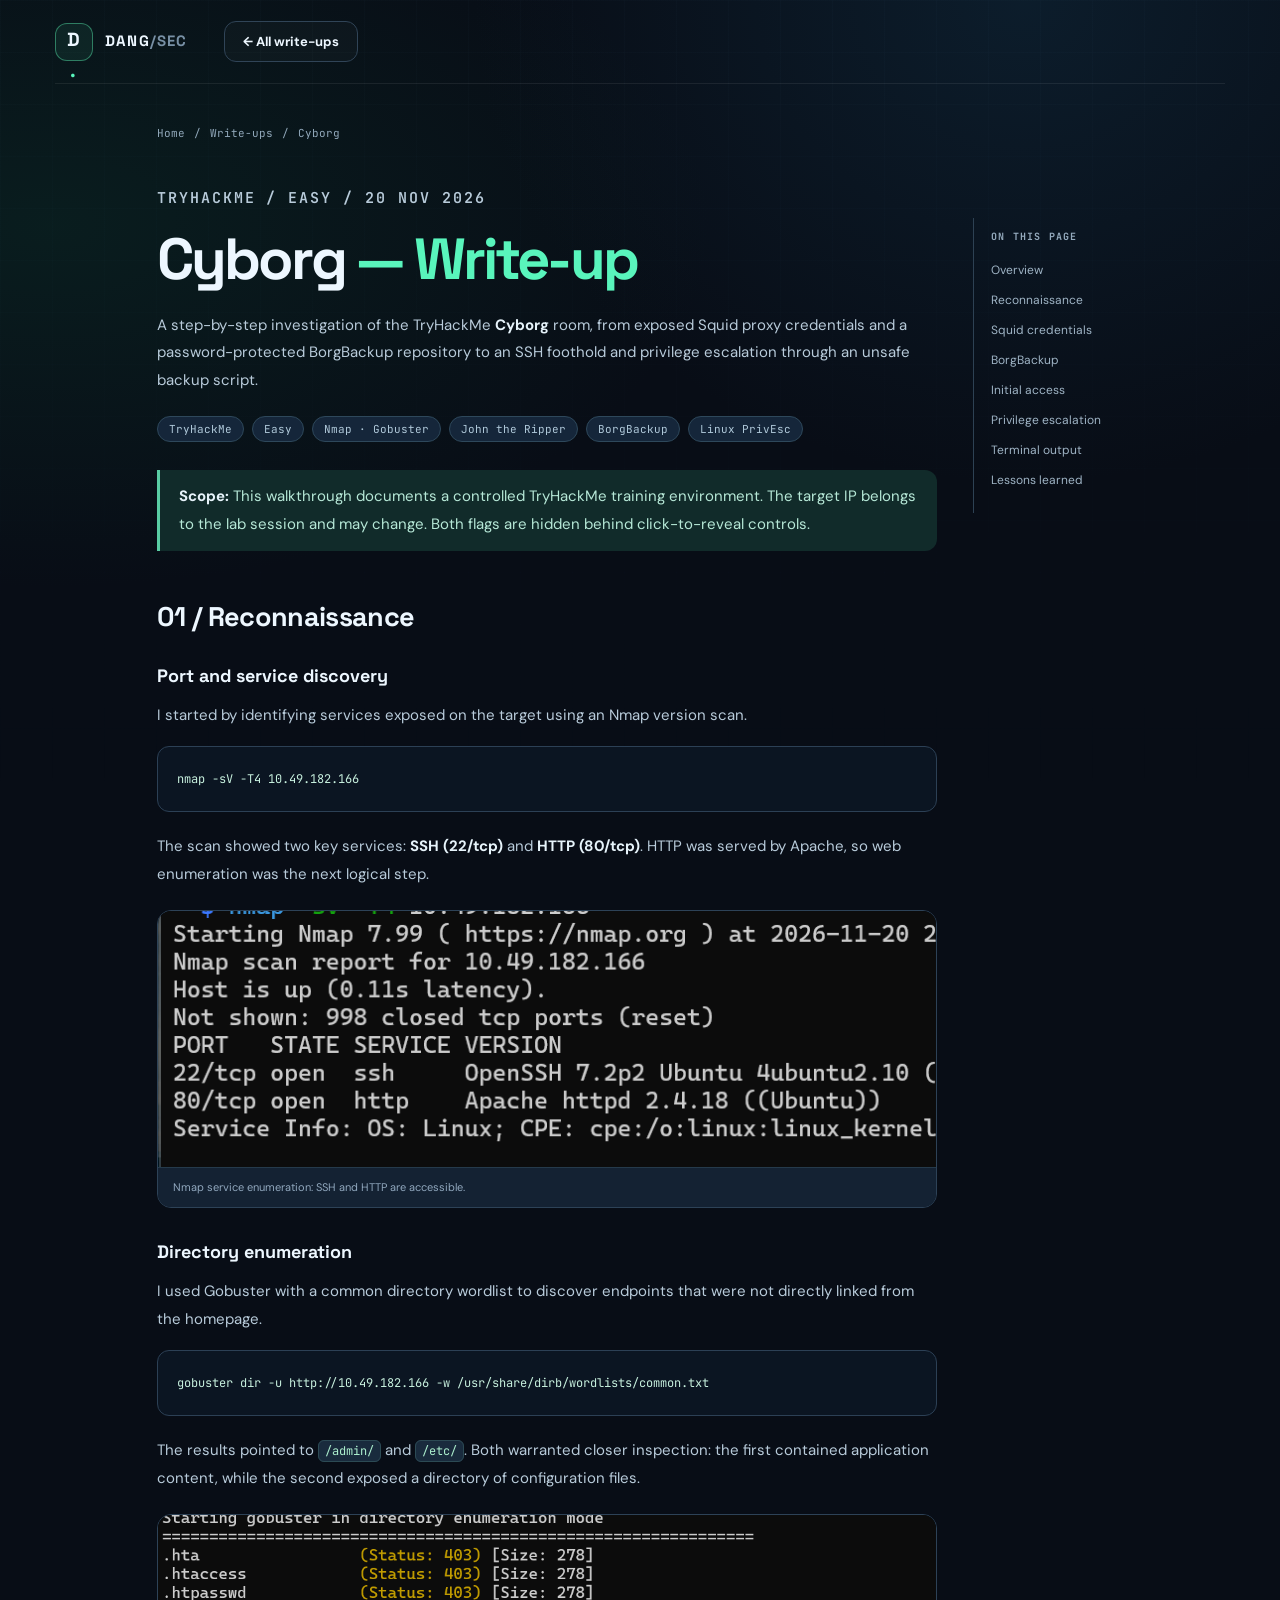
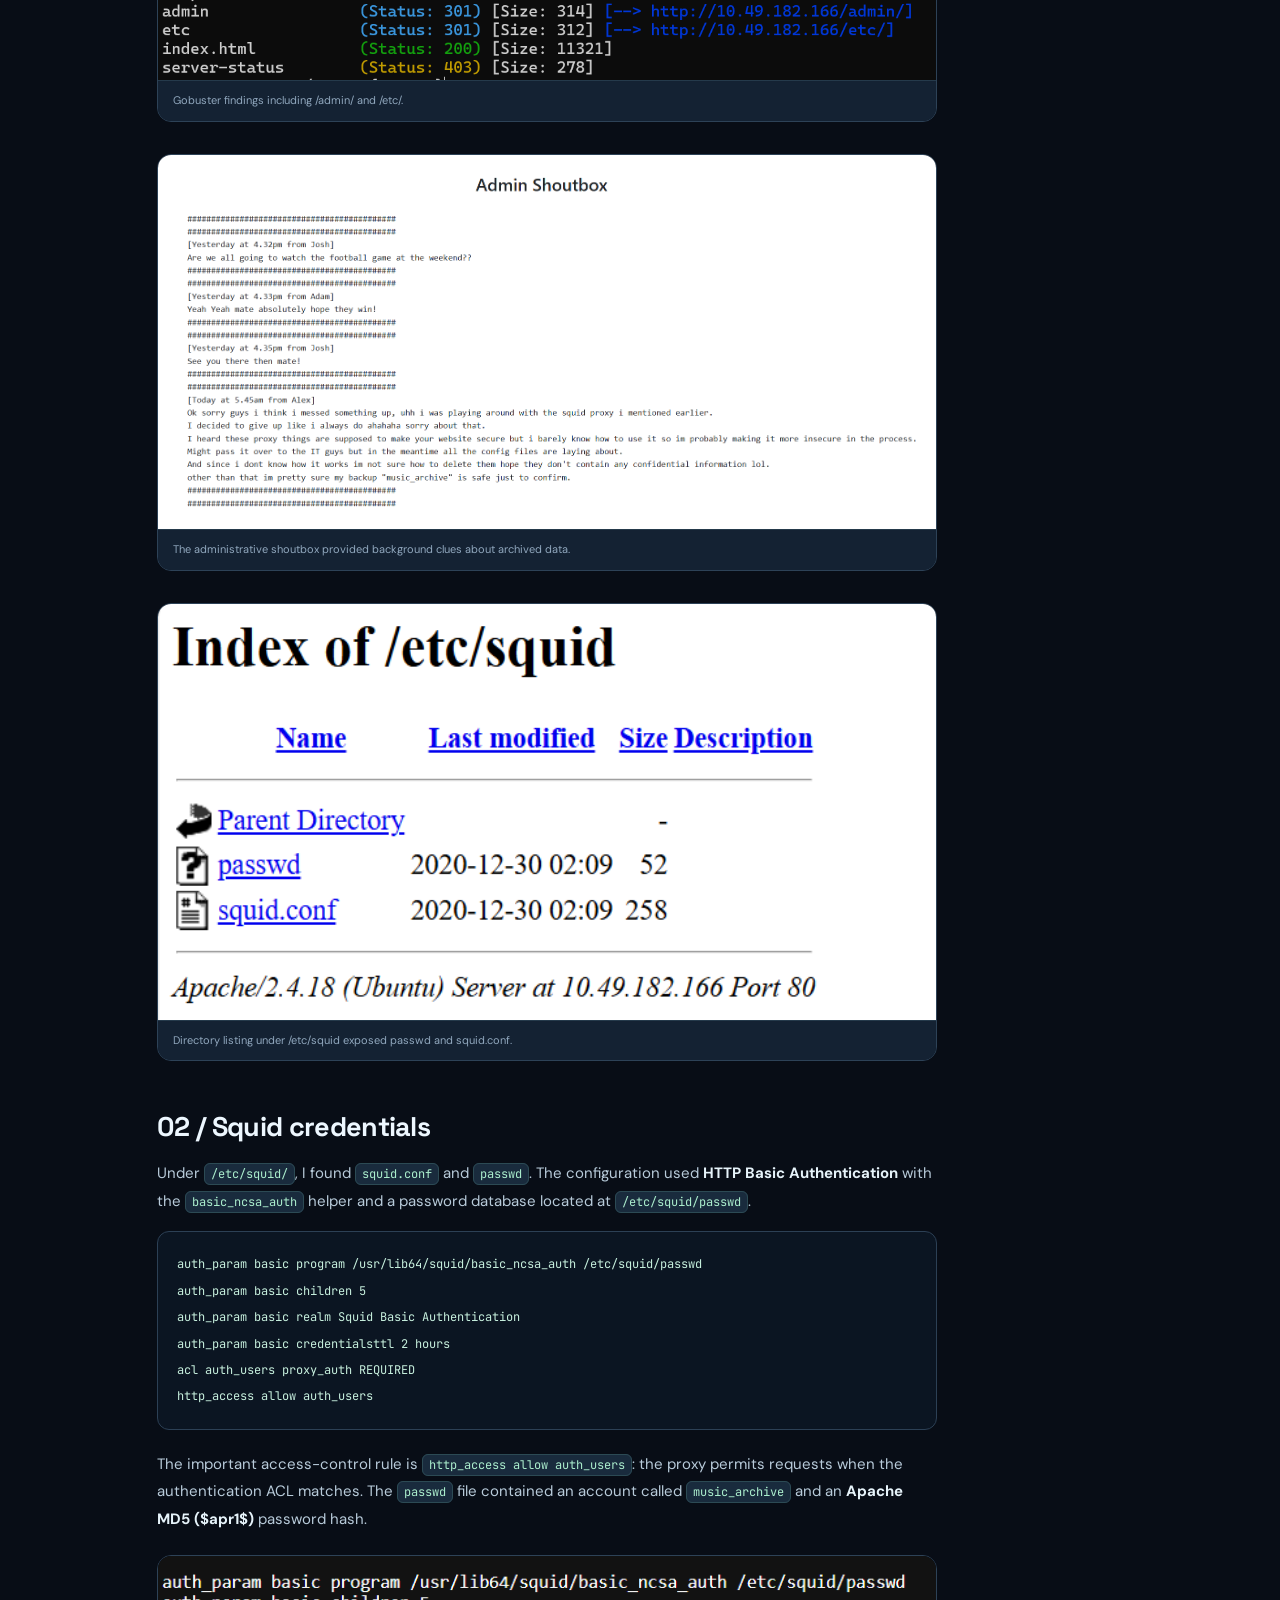
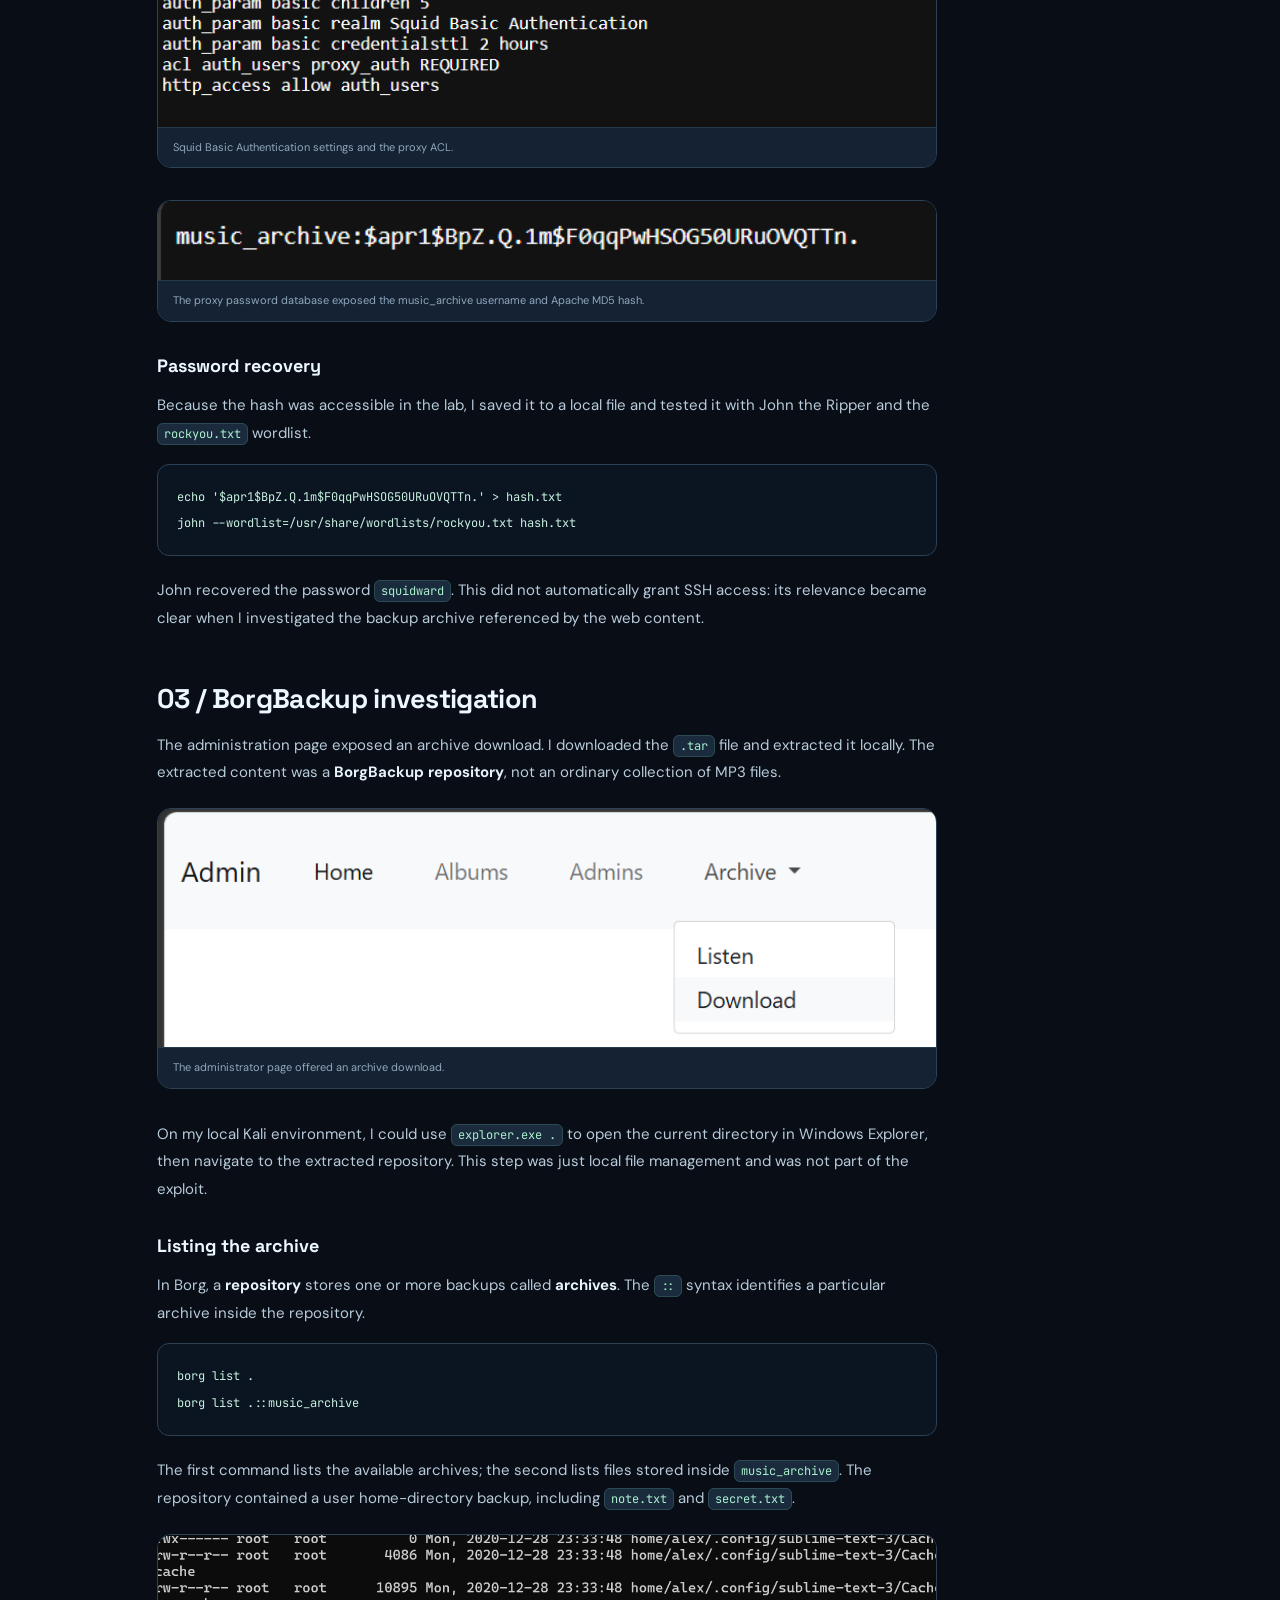
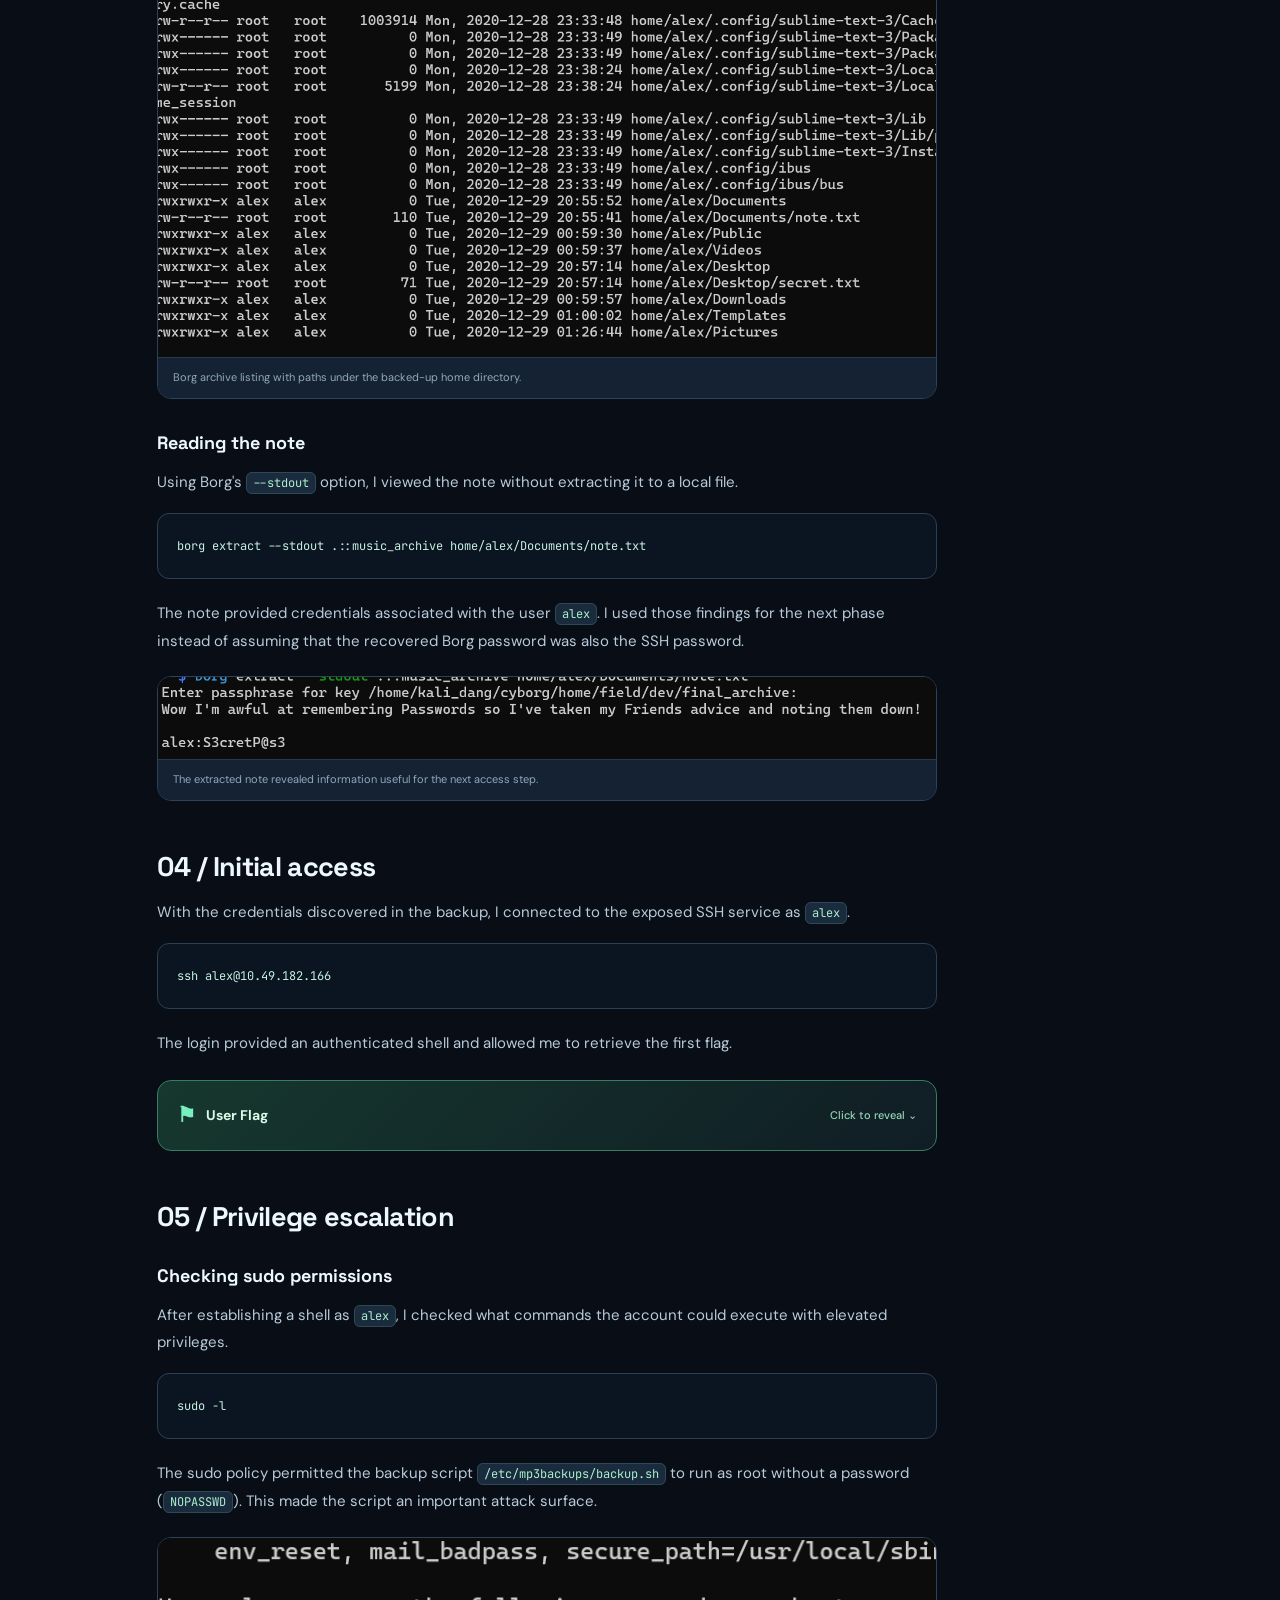
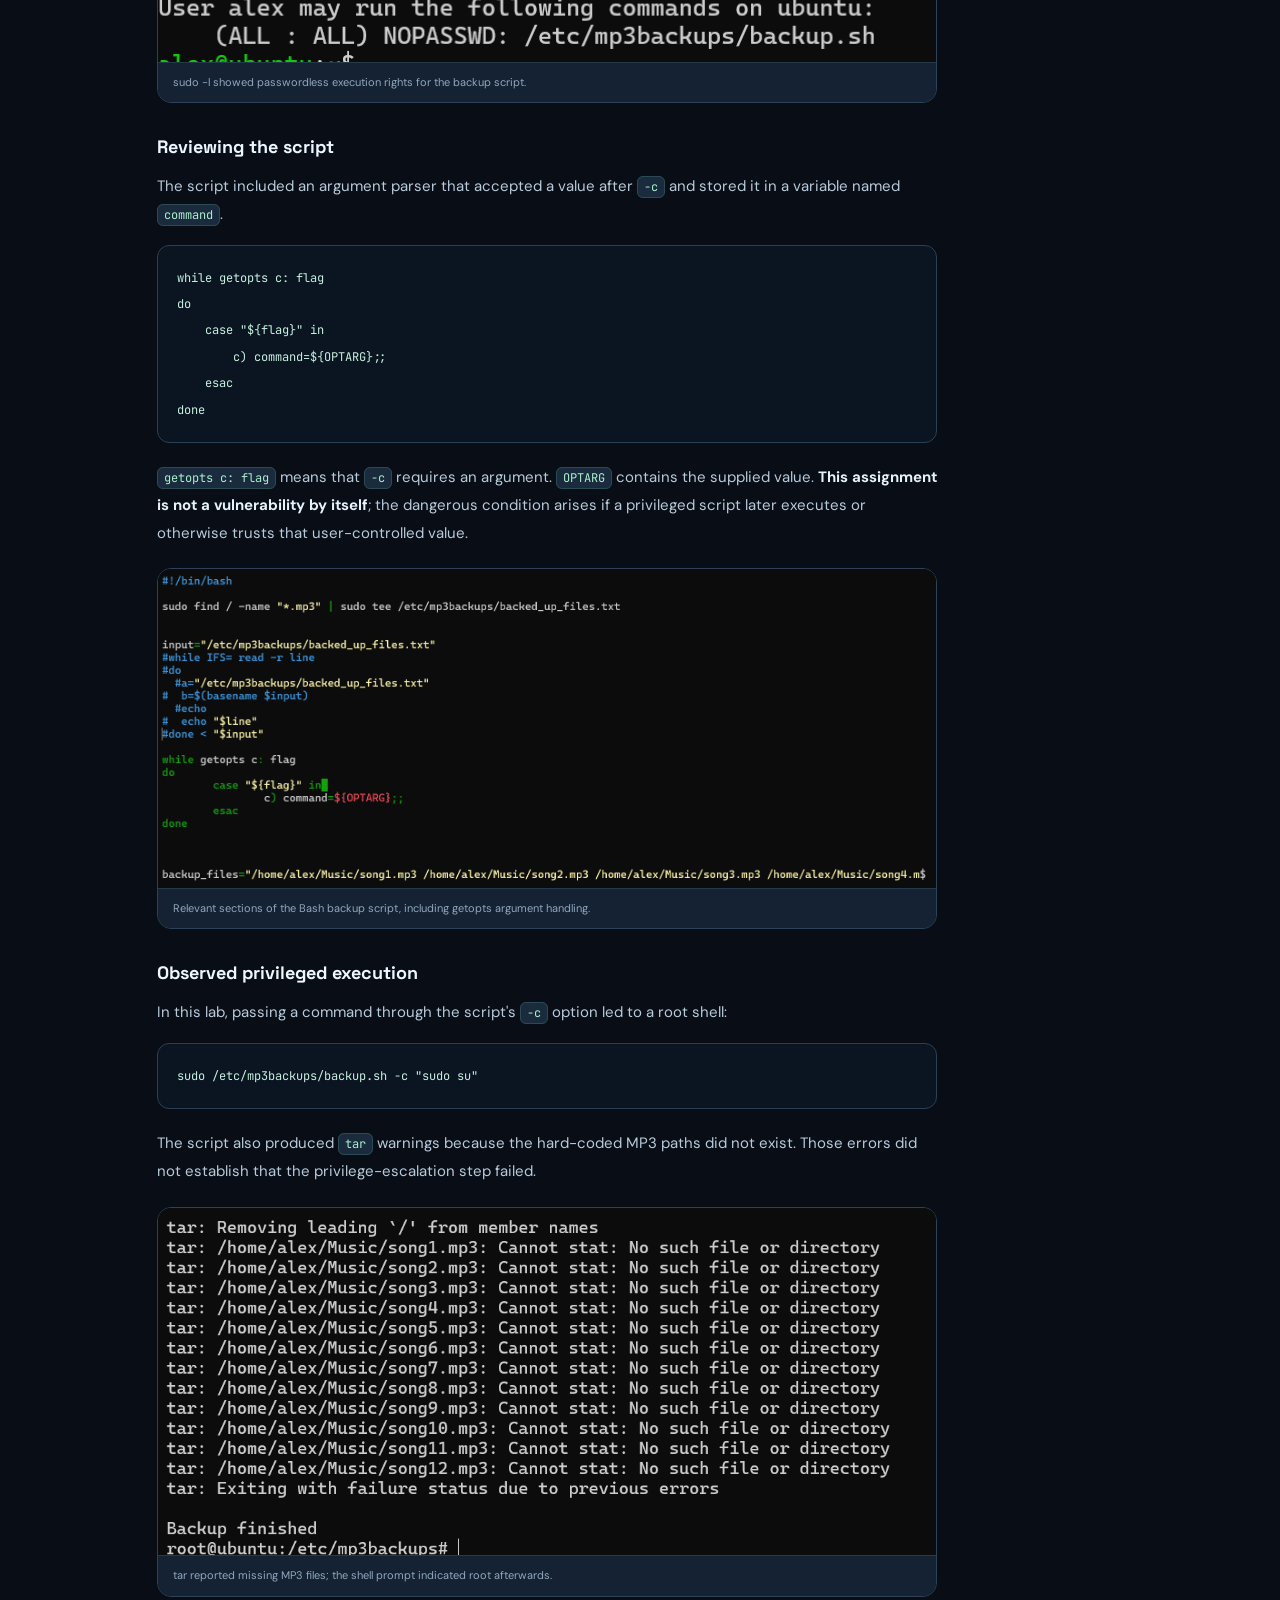
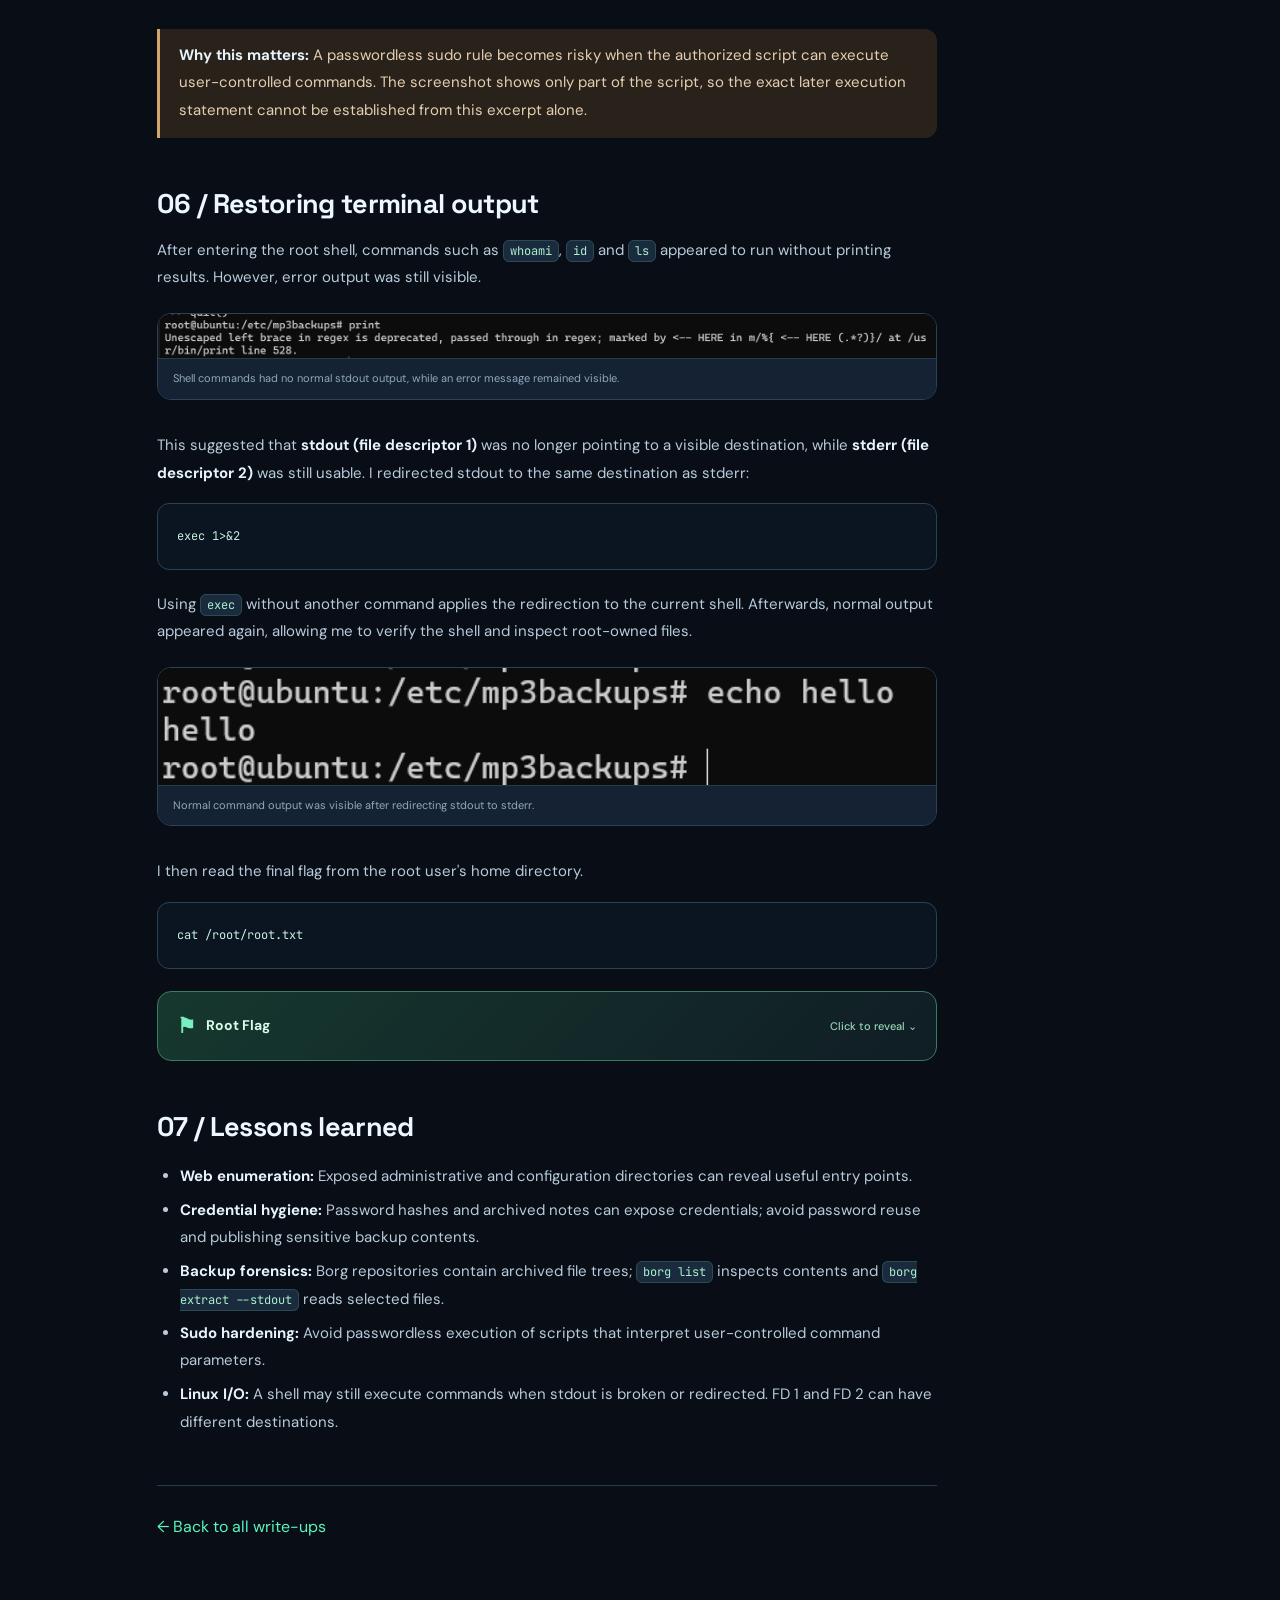
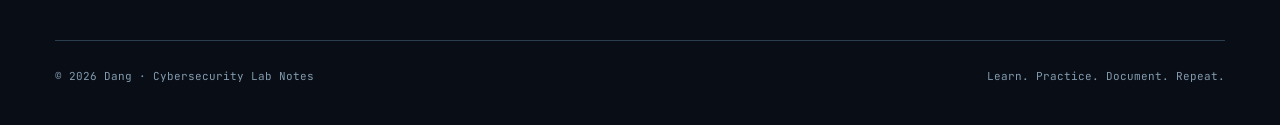
==== commit 647369c9: "style(writeup): center reading column with compact sticky toc" ====
--- a/writeups/cyborg.html
+++ b/writeups/cyborg.html
@@ -4,9 +4,9 @@
 <meta name="theme-color" content="#080d16"><title>TryHackMe Cyborg Write-up | DANG / SEC</title>
 <link rel="stylesheet" href="../assets/style.css?v=cyborg-20261120"><style>
 :root{color-scheme:dark}
-.article-layout{display:grid;grid-template-columns:minmax(0,1fr) 180px;gap:24px;align-items:start;margin:30px auto 100px}
+.article-layout{display:grid;grid-template-columns:minmax(0,1fr) 150px;gap:36px;max-width:966px;align-items:start;margin:30px auto 100px}
 .article-main{min-width:0}
-.breadcrumb{display:flex;gap:9px;align-items:center;flex-wrap:wrap;color:#91a8ba;font:11px 'JetBrains Mono',monospace;margin:42px 0 28px}
+.breadcrumb{display:flex;gap:9px;align-items:center;flex-wrap:wrap;color:#91a8ba;font:11px 'JetBrains Mono',monospace;max-width:966px;margin:42px auto 28px}
 .breadcrumb a:hover{color:var(--mint)}
 .article-main h1{font:700 clamp(37px,5vw,58px)/1.1 'Space Grotesk',sans-serif;letter-spacing:-.05em;margin:14px 0 20px}
 .article-lede{color:#b3c6d7;font-size:17px;line-height:1.85;max-width:100%}
@@ -50,7 +50,7 @@
 .toc a:hover{color:var(--mint)}
 .article-end{border-top:1px solid #273b4c;margin:45px 0 0;padding-top:28px}
 .article-end a{color:var(--mint)}
-@media(max-width:930px){.article-layout{grid-template-columns:1fr;gap:0}.toc{display:none}.breadcrumb{margin-top:25px}}
+@media(max-width:930px){.article-layout{grid-template-columns:1fr;gap:0;max-width:780px}.toc{display:none}.breadcrumb{max-width:780px;margin-top:25px}}
 @media(max-width:550px){.article-layout{margin-top:10px}.article-main h2{font-size:24px}.article-main pre{padding:13px}.flag-box summary{padding:13px}.flag-action{max-width:100px;text-align:right}}
 </style></head>
 <body><div class="ambient" aria-hidden="true"></div><header class="nav wrap"><a class="brand" href="../index.html#home"><span class="brandmark">D<span class="mint">.</span></span><span>DANG<span class="muted">/SEC</span></span></a><a class="github" href="../index.html#writeups">← All write-ups</a></header>
